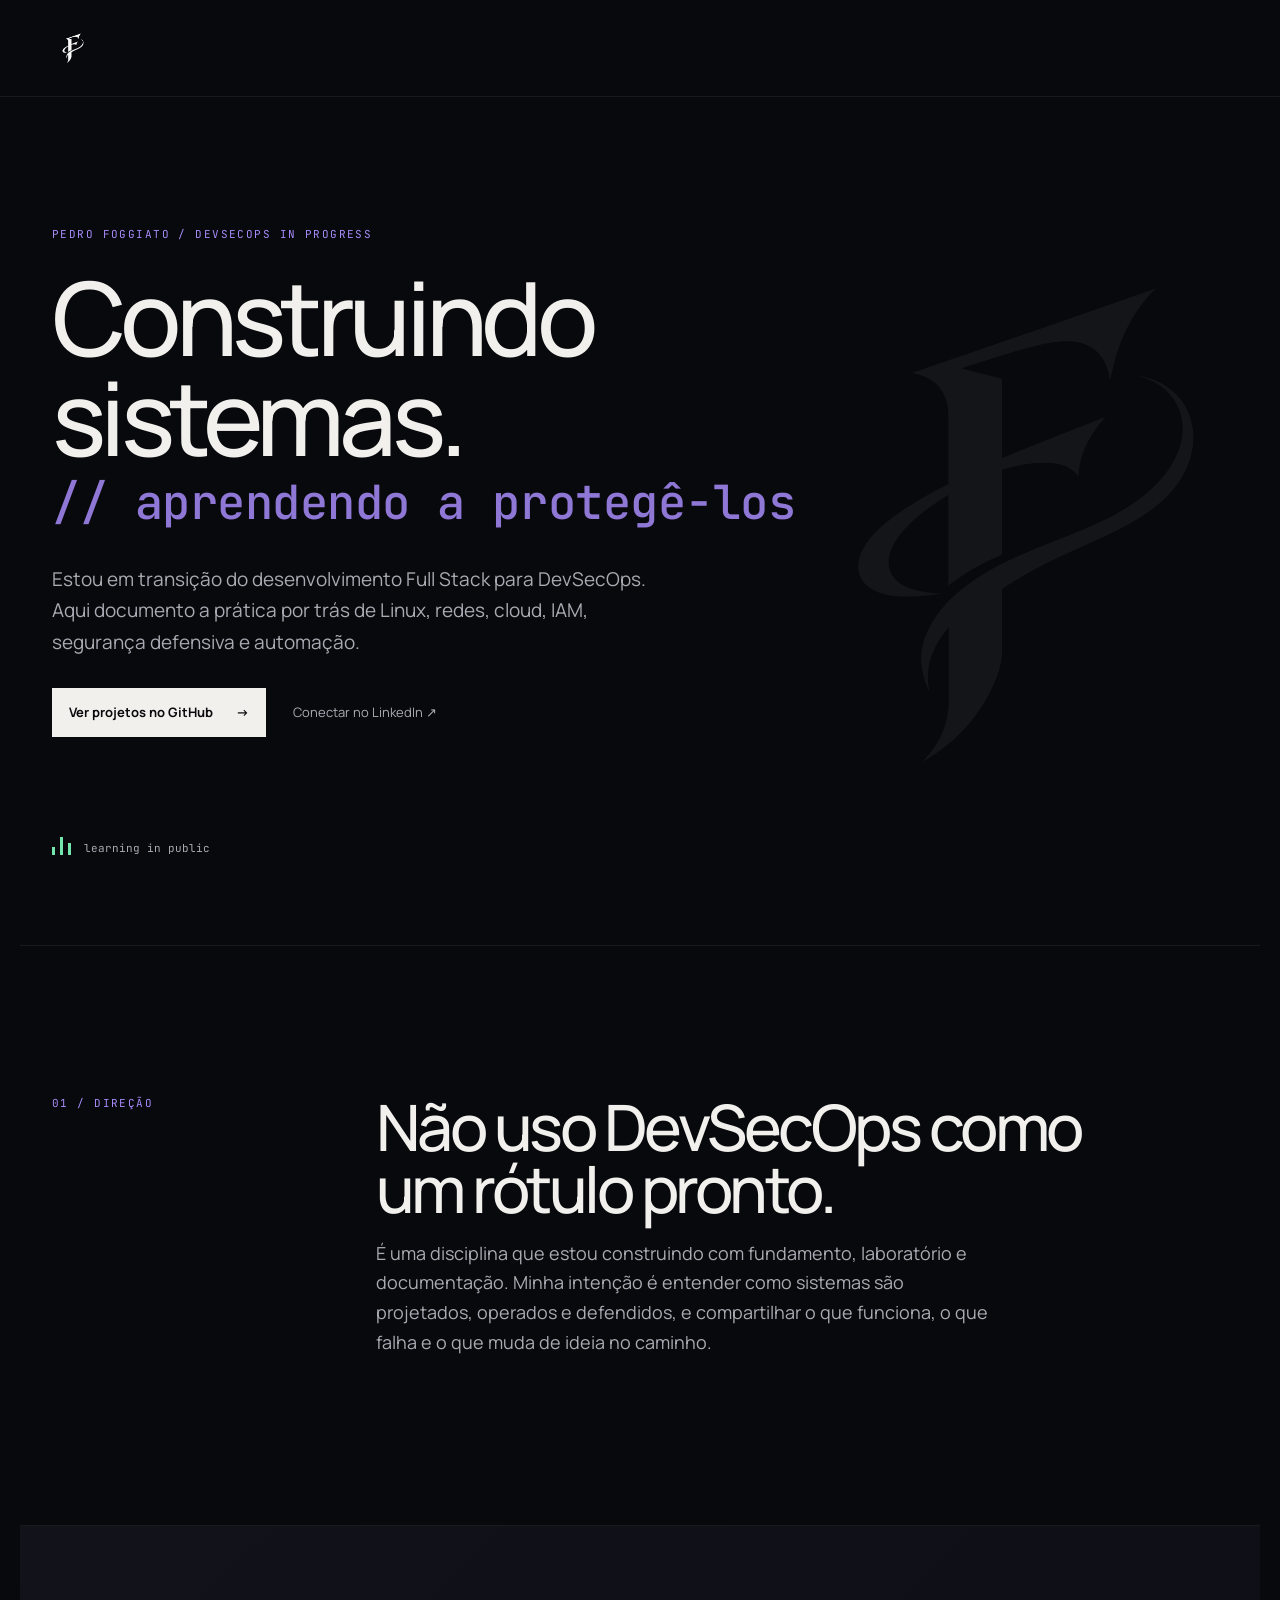
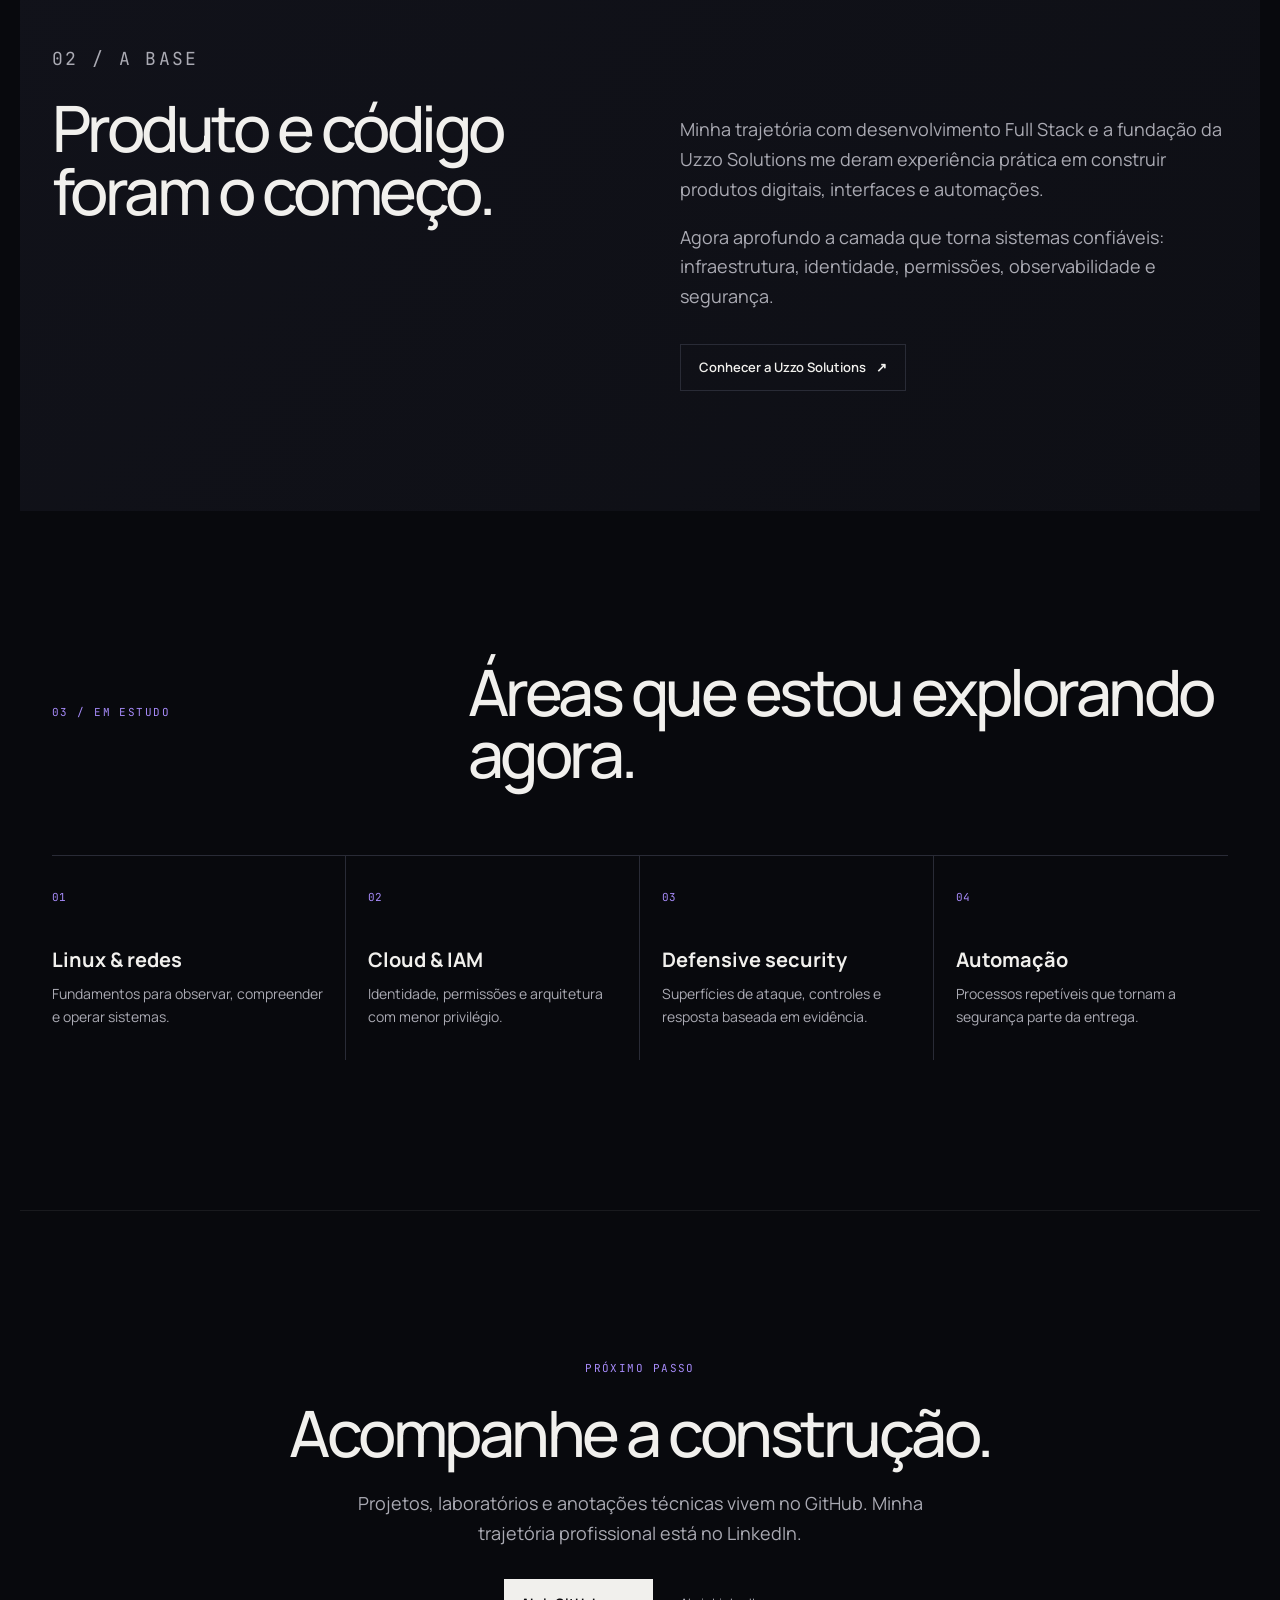
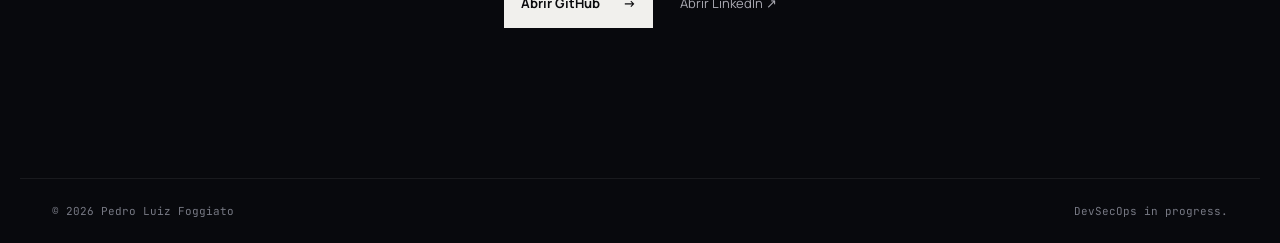
==== index.html @ a0ac6a28 "Adiciona meta tag de verificação do Google Search Console Co-Authored-By: Claude Sonnet 5 <noreply@a" ====
<!doctype html>
<html lang="pt-BR">
  <head>
    <meta charset="UTF-8" />
    <meta name="viewport" content="width=device-width, initial-scale=1" />
    <meta name="theme-color" content="#08090d" />
    <meta name="google-site-verification" content="QdRn0dxO1GtoSvScuud10HSMKqhm7QGSUVDw8UCFhO4" />
    <title>Pedro Foggiato | DevSecOps em construção</title>
    <meta name="description" content="Pedro Foggiato é estudante de DevSecOps com base Full Stack. Documenta estudos e projetos sobre Linux, redes, cloud, IAM, segurança defensiva e automação." />
    <link rel="canonical" href="https://pedrofoggiato.com/" />
    <link rel="icon" href="./assets/favicon.png?v=3" type="image/png" sizes="48x48" />
    <link rel="apple-touch-icon" href="./assets/apple-touch-icon.png?v=3" />
    <link rel="preconnect" href="https://fonts.googleapis.com" />
    <link rel="preconnect" href="https://fonts.gstatic.com" crossorigin />
    <meta property="og:type" content="website" />
    <meta property="og:locale" content="pt_BR" />
    <meta property="og:site_name" content="Pedro Foggiato" />
    <meta property="og:title" content="Pedro Foggiato | DevSecOps em construção" />
    <meta property="og:description" content="Estudante de DevSecOps com base Full Stack, documentando Linux, cloud, IAM, segurança defensiva e automação." />
    <meta property="og:url" content="https://pedrofoggiato.com/" />
    <meta property="og:image" content="https://pedrofoggiato.com/assets/banner.png" />
    <meta property="og:image:width" content="1200" />
    <meta property="og:image:height" content="630" />
    <meta name="twitter:card" content="summary_large_image" />
    <meta name="twitter:title" content="Pedro Foggiato | DevSecOps em construção" />
    <meta name="twitter:description" content="Estudante de DevSecOps com base Full Stack." />
    <meta name="twitter:image" content="https://pedrofoggiato.com/assets/banner.png" />
    <link rel="stylesheet" href="./styles.css" />
    <meta name="author" content="Pedro Foggiato" />
    <script type="application/ld+json">{"@context":"https://schema.org","@type":"ProfilePage","mainEntity":{"@type":"Person","@id":"https://pedrofoggiato.com/#pedro-foggiato","name":"Pedro Foggiato","alternateName":["Pedro Luiz Foggiato","Pedro Luís Foggiato","Pedro Foggiatto"],"url":"https://pedrofoggiato.com/","image":"https://pedrofoggiato.com/assets/banner.png","jobTitle":"Estudante de DevSecOps","description":"Estudante de DevSecOps com base em desenvolvimento Full Stack, fundador da Uzzo Solutions.","knowsAbout":["DevSecOps","Segurança defensiva","Cloud e IAM","Linux","Desenvolvimento Full Stack","Automação"],"sameAs":["https://www.linkedin.com/in/pedrofoggiato/","https://github.com/pedrofoggiato","https://www.uzzosolutions.com/","https://www.uzzosolutions.com/pedro-foggiato"],"worksFor":{"@type":"Organization","name":"Uzzo Solutions","url":"https://www.uzzosolutions.com/"},"alumniOf":{"@type":"EducationalOrganization","name":"Cubos Academy"},"hasCredential":[{"@type":"EducationalOccupationalCredential","credentialCategory":"certificate","about":"Systems Engineering","recognizedBy":{"@type":"Organization","name":"Cubos Academy"}}],"address":{"@type":"PostalAddress","addressCountry":"BR"},"inLanguage":"pt-BR"}}</script>
  </head>
  <body>
    <header class="nav"><div class="nav-inner"><a class="wordmark" href="#inicio" aria-label="Pedro Foggiato"><img src="./assets/mark-f.png" alt="Pedro Foggiato" class="mark" /></a></div></header>
    <main id="inicio">
      <section class="hero">
        <img src="./assets/mark-f.png" alt="" class="hero-mark" aria-hidden="true" />
        <p class="eyebrow">PEDRO FOGGIATO / DEVSECOPS IN PROGRESS</p>
        <h1>Construindo sistemas.<br /><span class="accent">// aprendendo a protegê-los</span></h1>
        <p class="lede">Estou em transição do desenvolvimento Full Stack para DevSecOps. Aqui documento a prática por trás de Linux, redes, cloud, IAM, segurança defensiva e automação.</p>
        <div class="actions"><a class="button" href="https://github.com/pedrofoggiato" target="_blank" rel="noopener noreferrer">Ver projetos no GitHub <span>→</span></a><a class="text-link" href="https://www.linkedin.com/in/pedrofoggiato/" target="_blank" rel="noopener noreferrer">Conectar no LinkedIn ↗</a></div>
        <div class="signal" aria-hidden="true"><i></i><i></i><i></i><span>learning in public</span></div>
      </section>
      <section id="direcao" class="split" data-reveal><p class="eyebrow">01 / DIREÇÃO</p><div><h2>Não uso DevSecOps como um rótulo pronto.</h2><p>É uma disciplina que estou construindo com fundamento, laboratório e documentação. Minha intenção é entender como sistemas são projetados, operados e defendidos, e compartilhar o que funciona, o que falha e o que muda de ideia no caminho.</p></div></section>
      <section id="base" class="base" data-reveal><p class="eyebrow">02 / A BASE</p><div class="base-grid"><h2>Produto e código foram o começo.</h2><div><p>Minha trajetória com desenvolvimento Full Stack e a fundação da Uzzo Solutions me deram experiência prática em construir produtos digitais, interfaces e automações.</p><p>Agora aprofundo a camada que torna sistemas confiáveis: infraestrutura, identidade, permissões, observabilidade e segurança.</p><a class="button-ghost" href="https://www.uzzosolutions.com/" target="_blank" rel="noopener noreferrer">Conhecer a Uzzo Solutions <span>↗</span></a></div></div></section>
      <section id="notas" class="notes" data-reveal><div class="notes-head"><p class="eyebrow">03 / EM ESTUDO</p><h2>Áreas que estou explorando agora.</h2></div><div class="topics"><article><span>01</span><h3>Linux & redes</h3><p>Fundamentos para observar, compreender e operar sistemas.</p></article><article><span>02</span><h3>Cloud & IAM</h3><p>Identidade, permissões e arquitetura com menor privilégio.</p></article><article><span>03</span><h3>Defensive security</h3><p>Superfícies de ataque, controles e resposta baseada em evidência.</p></article><article><span>04</span><h3>Automação</h3><p>Processos repetíveis que tornam a segurança parte da entrega.</p></article></div></section>
      <section class="closing" data-reveal><p class="eyebrow">PRÓXIMO PASSO</p><h2>Acompanhe a construção.</h2><p>Projetos, laboratórios e anotações técnicas vivem no GitHub. Minha trajetória profissional está no LinkedIn.</p><div class="actions"><a class="button" href="https://github.com/pedrofoggiato" target="_blank" rel="noopener noreferrer">Abrir GitHub <span>→</span></a><a class="text-link" href="https://www.linkedin.com/in/pedrofoggiato/" target="_blank" rel="noopener noreferrer">Abrir LinkedIn ↗</a></div></section>
    </main>
    <footer><span>© <span id="year"></span> Pedro Luiz Foggiato</span><span>DevSecOps in progress.</span></footer>
    <script>document.getElementById("year").textContent = new Date().getFullYear();</script>
    <script>
      if (!window.matchMedia("(prefers-reduced-motion: reduce)").matches && "IntersectionObserver" in window) {
        var revealEls = document.querySelectorAll("[data-reveal]");
        var io = new IntersectionObserver(function (entries) {
          entries.forEach(function (entry) {
            if (entry.isIntersecting) {
              entry.target.classList.add("is-visible");
              io.unobserve(entry.target);
            }
          });
        }, { threshold: 0.15, rootMargin: "0px 0px -60px 0px" });
        revealEls.forEach(function (el) { io.observe(el); });
      } else {
        document.querySelectorAll("[data-reveal]").forEach(function (el) { el.classList.add("is-visible"); });
      }
    </script>
  </body>
</html>
---- styles.css ----
@import url('https://fonts.googleapis.com/css2?family=JetBrains+Mono:wght@400;500;700&family=Manrope:wght@400;500;600;700&display=swap');
:root{--bg:#08090d;--surface:#11121a;--line:#292b36;--text:#f1f0ed;--muted:#aaaab3;--violet:#a78bfa;--signal:#74e6ad}*{box-sizing:border-box}html{scroll-behavior:smooth}body{margin:0;background:var(--bg);color:var(--text);font:400 16px/1.65 Manrope,Arial,sans-serif}.nav{position:sticky;top:0;z-index:50;background:var(--bg);border-bottom:1px solid #ffffff12}
.nav-inner{height:96px;max-width:1240px;margin:auto;padding:0 32px;display:flex;align-items:center}.wordmark{display:inline-flex;align-items:center;text-decoration:none}.wordmark .mark{height:40px;width:auto;display:block}a{color:inherit}.text-link:hover{color:var(--text)}.hero,.split,.base,.notes,.closing{max-width:1240px;margin:auto;padding-left:32px;padding-right:32px}.hero{position:relative;overflow:hidden;min-height:730px;padding-top:130px;padding-bottom:90px;border-bottom:1px solid #ffffff12}.hero-mark{position:absolute;top:50%;right:-70px;transform:translateY(-50%);height:640px;width:auto;opacity:.05;pointer-events:none;z-index:-1}.eyebrow{font:11px/1.4 'JetBrains Mono',monospace;letter-spacing:.13em;color:var(--violet);margin:0 0 26px}.hero h1,.split h2,.base h2,.notes h2,.closing h2{letter-spacing:-.055em;line-height:.97;margin:0;font-weight:500}.hero h1{font-size:clamp(54px,8vw,112px);max-width:940px}.hero h1 .accent{display:block;font-family:'JetBrains Mono',monospace;font-size:.46em;font-weight:500;letter-spacing:-.01em;color:var(--violet);opacity:.85;margin-top:.28em}.lede{max-width:625px;color:var(--muted);font-size:19px;margin:38px 0 30px}.actions{display:flex;align-items:center;gap:27px;flex-wrap:wrap}.button{background:var(--text);color:#0a0a0d;text-decoration:none;padding:14px 17px;font-weight:700;font-size:13px;transition:transform .2s ease,opacity .2s ease}.button:hover{opacity:.9;transform:translateY(-2px)}.button span{padding-left:20px;display:inline-block;transition:transform .2s ease}.button:hover span{transform:translateX(3px)}.button-ghost{display:inline-flex;align-items:center;gap:10px;margin-top:14px;border:1px solid var(--line);color:var(--text);text-decoration:none;padding:12px 18px;font-weight:600;font-size:13px;transition:border-color .2s ease,background-color .2s ease,transform .2s ease}.button-ghost:hover{border-color:var(--violet);background:#ffffff08;transform:translateY(-2px)}.button-ghost span{display:inline-block;transition:transform .2s ease}.button-ghost:hover span{transform:translateX(3px)}.text-link{color:var(--muted);font-size:13px;text-decoration:none;transition:color .2s ease}.signal{margin-top:100px;color:var(--muted);font:11px 'JetBrains Mono',monospace;display:flex;align-items:end;gap:5px}.signal i{display:block;background:var(--signal);width:3px;transform-origin:bottom;animation:signal-pulse 1.6s ease-in-out infinite}.signal i:nth-child(1){height:8px;animation-delay:0s}.signal i:nth-child(2){height:18px;animation-delay:.2s}.signal i:nth-child(3){height:12px;animation-delay:.4s}.signal span{margin-left:8px}
@keyframes signal-pulse{0%,100%{transform:scaleY(.55)}50%{transform:scaleY(1)}}
@media (prefers-reduced-motion: reduce){.signal i{animation:none}}
[data-reveal]{opacity:0;transform:translateY(22px);transition:opacity .6s ease,transform .6s ease}
[data-reveal].is-visible{opacity:1;transform:translateY(0)}.split{display:grid;grid-template-columns:25% 1fr;gap:30px;padding-top:150px;padding-bottom:150px;border-bottom:1px solid #ffffff12}.split h2,.base h2,.notes h2,.closing h2{font-size:clamp(38px,5vw,68px);max-width:760px}.split p:not(.eyebrow),.base p,.closing p:not(.eyebrow){color:var(--muted);max-width:620px;font-size:18px}.base{padding-top:120px;padding-bottom:120px;background:linear-gradient(135deg,#11121a,#0e0f15)}.base-grid{display:grid;grid-template-columns:1fr 1fr;gap:80px}.base a{color:var(--text)}.notes{padding-top:150px;padding-bottom:150px}.notes-head{display:flex;justify-content:space-between;gap:60px;align-items:baseline}.topics{display:grid;grid-template-columns:repeat(4,1fr);margin-top:70px;border-top:1px solid var(--line)}.topics article{padding:26px 22px 32px 0;border-right:1px solid var(--line);transition:border-color .2s ease,background-color .2s ease}.topics article+article{padding-left:22px}.topics article:last-child{border:0}.topics article:hover{border-color:var(--violet);background-color:#ffffff08}.topics span{font:11px 'JetBrains Mono',monospace;color:var(--violet);transition:color .2s ease}.topics article:hover span{color:var(--text)}.topics h3{font-size:20px;margin:34px 0 6px;transition:color .2s ease}.topics article:hover h3{color:var(--violet)}.topics p{font-size:14px;color:var(--muted);margin:0}.closing{text-align:center;padding-top:150px;padding-bottom:150px;border-top:1px solid #ffffff12}.closing h2{margin:auto}.closing p:not(.eyebrow){margin:25px auto 30px}.closing .actions{justify-content:center}footer{max-width:1240px;padding:25px 32px;margin:auto;border-top:1px solid #ffffff12;color:#777984;font:11px 'JetBrains Mono',monospace;display:flex;justify-content:space-between}@media(max-width:700px){.nav-inner{padding:0 20px;height:76px}.wordmark .mark{height:32px}.hero,.split,.base,.notes,.closing{padding-left:20px;padding-right:20px}.hero{padding-top:95px;padding-bottom:60px;min-height:640px}.hero h1{font-size:52px}.lede{font-size:17px}.split,.base-grid{display:block}.split{padding-top:90px;padding-bottom:90px}.split .eyebrow{margin-bottom:35px}.base{padding-top:85px;padding-bottom:85px}.base h2{margin-bottom:30px}.notes{padding-top:90px;padding-bottom:90px}.notes-head{display:block}.notes h2{font-size:43px}.topics{grid-template-columns:1fr 1fr;margin-top:45px}.topics article{padding:18px 12px 24px 0}.topics article:nth-child(2){border-right:0;padding-left:12px}.topics article:nth-child(3){padding-left:0;margin-top:25px}.topics article:nth-child(4){padding-left:12px;margin-top:25px}.closing{padding-top:100px;padding-bottom:100px}footer{padding:22px 20px}.signal{margin-top:75px}.hero-mark{height:320px;right:-110px;opacity:.045}}
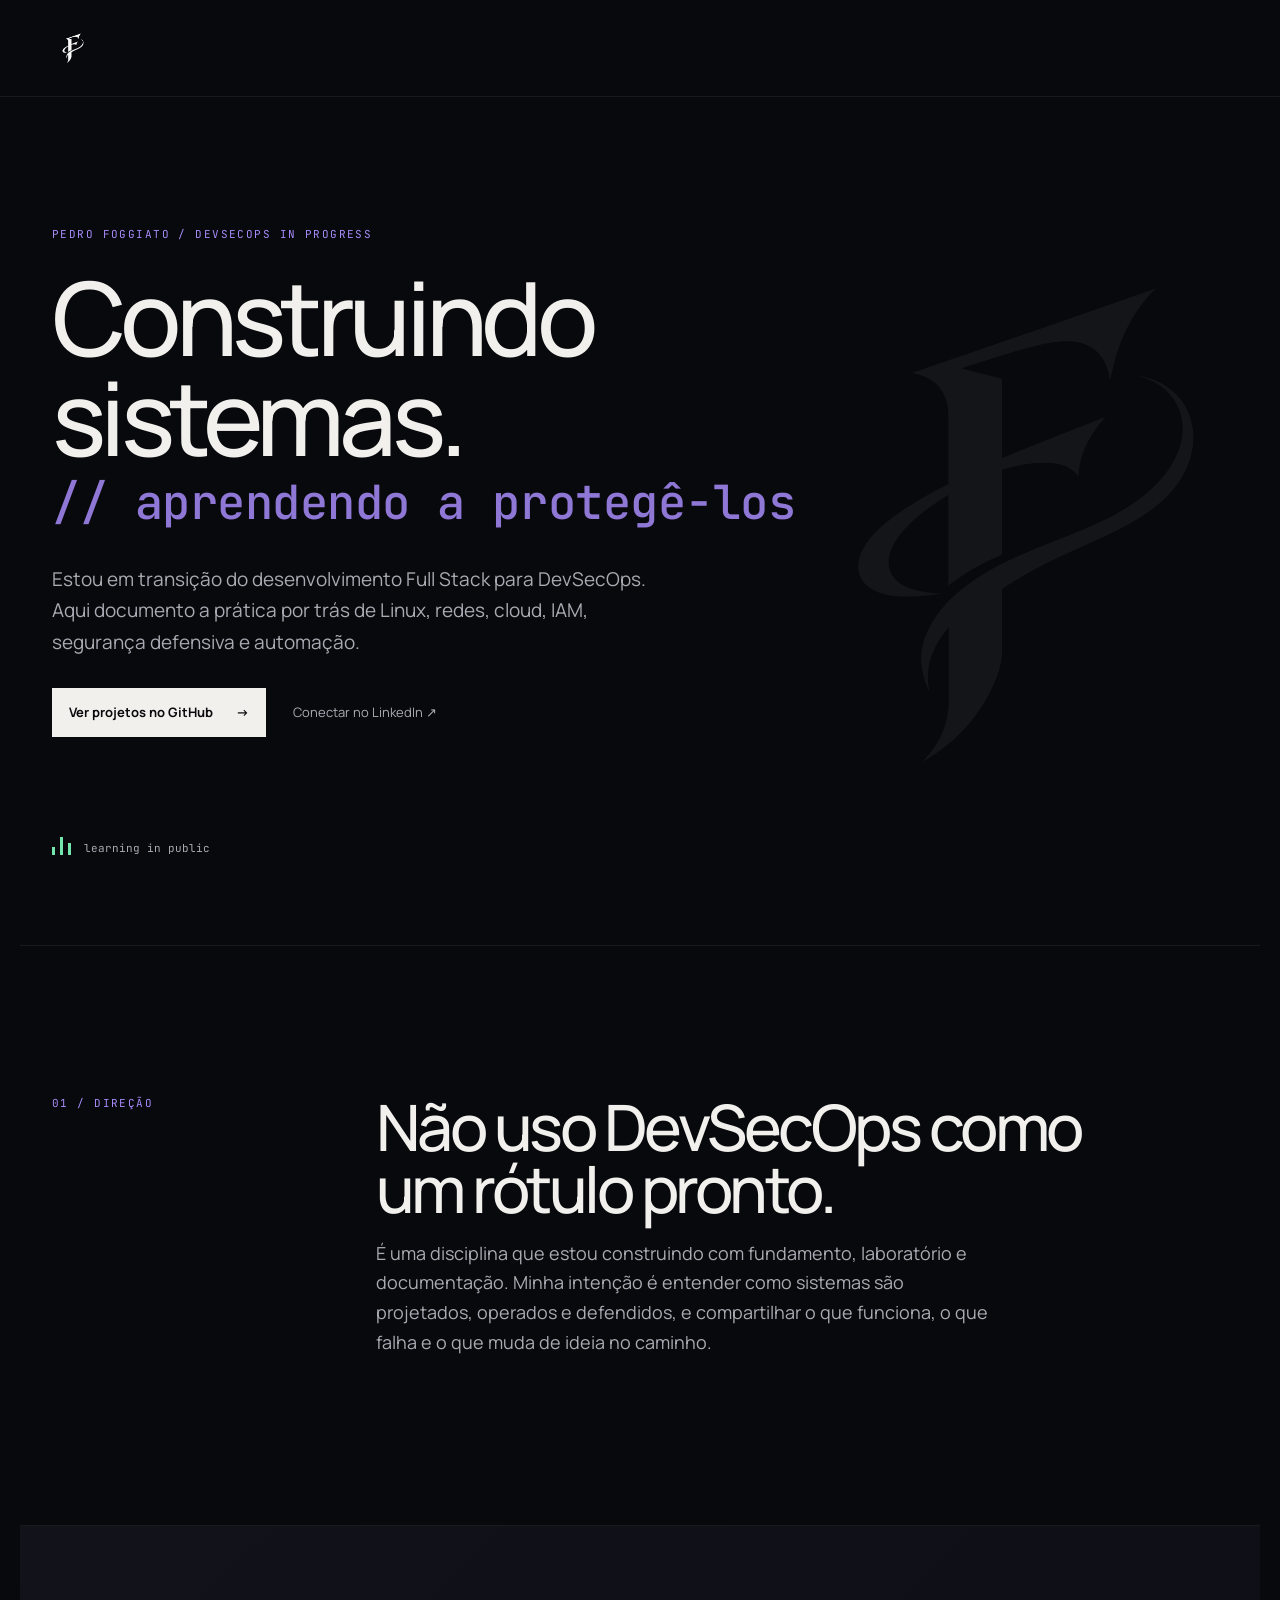
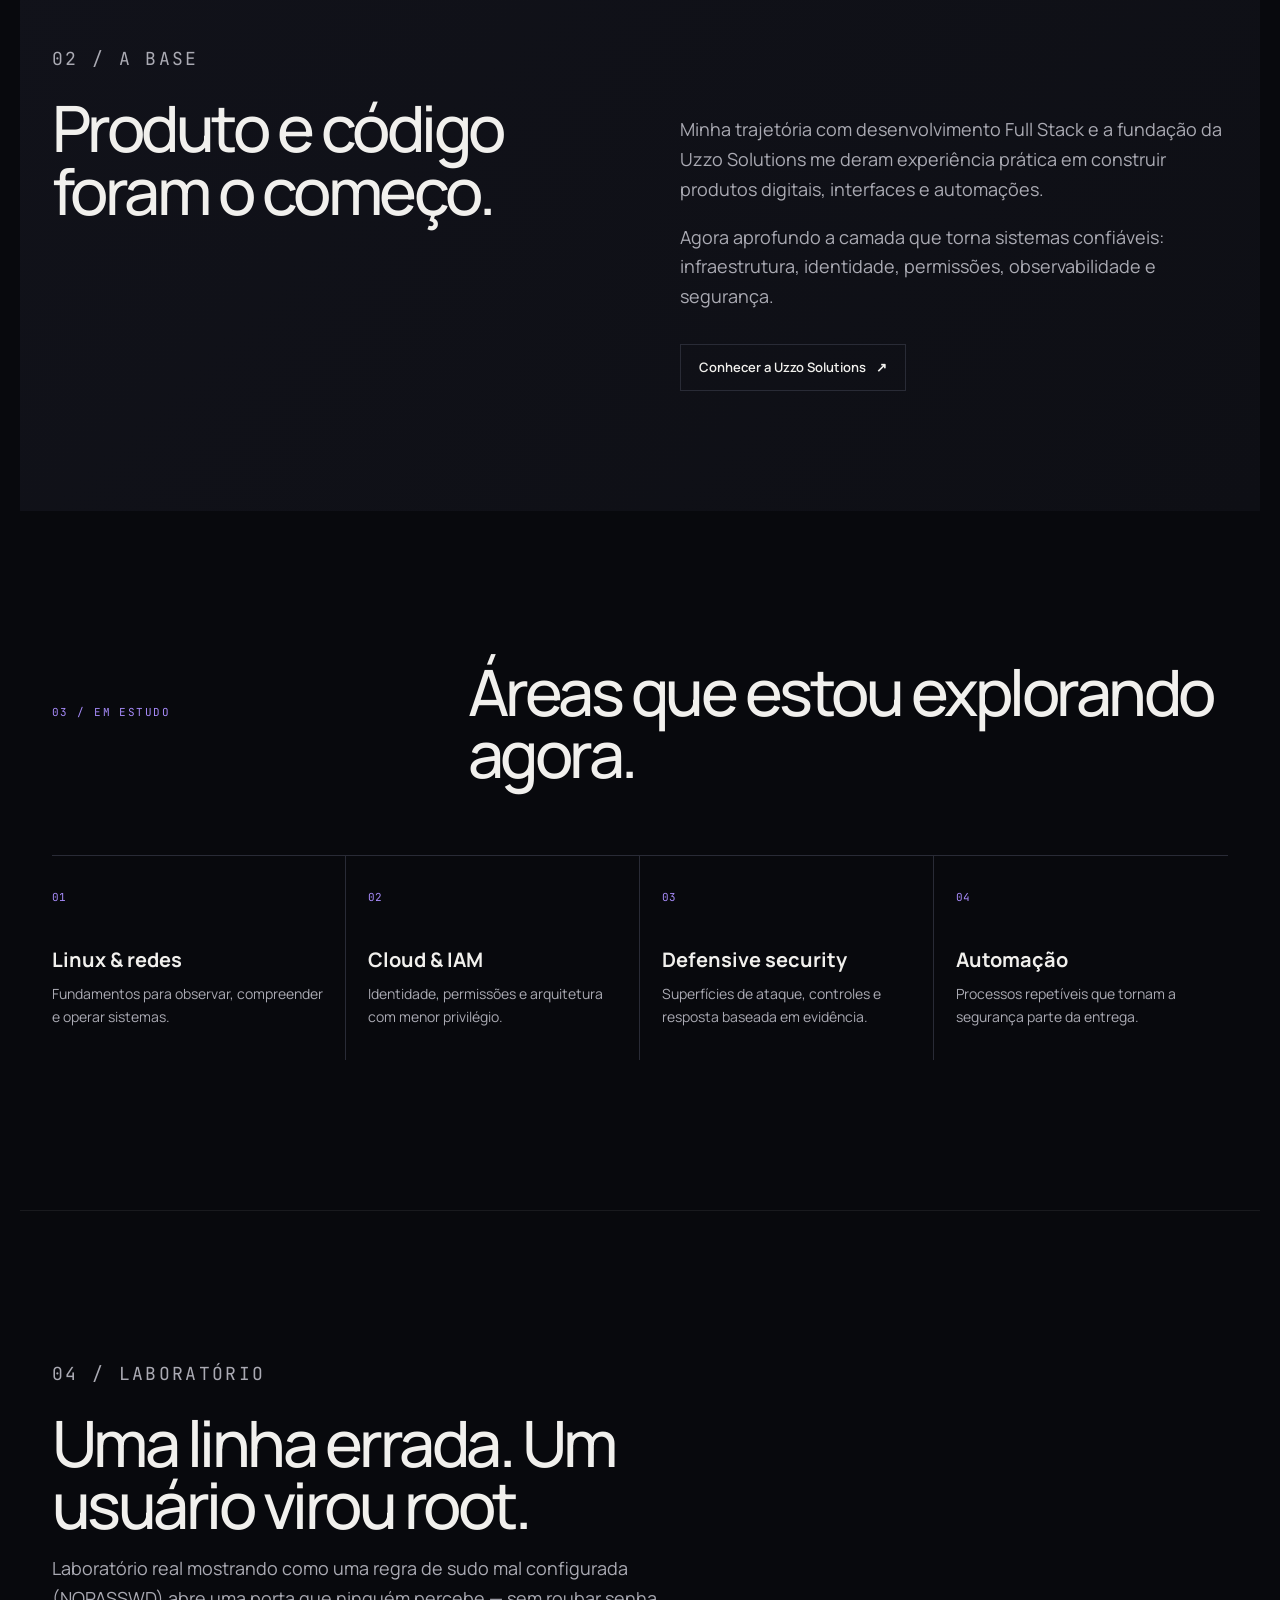
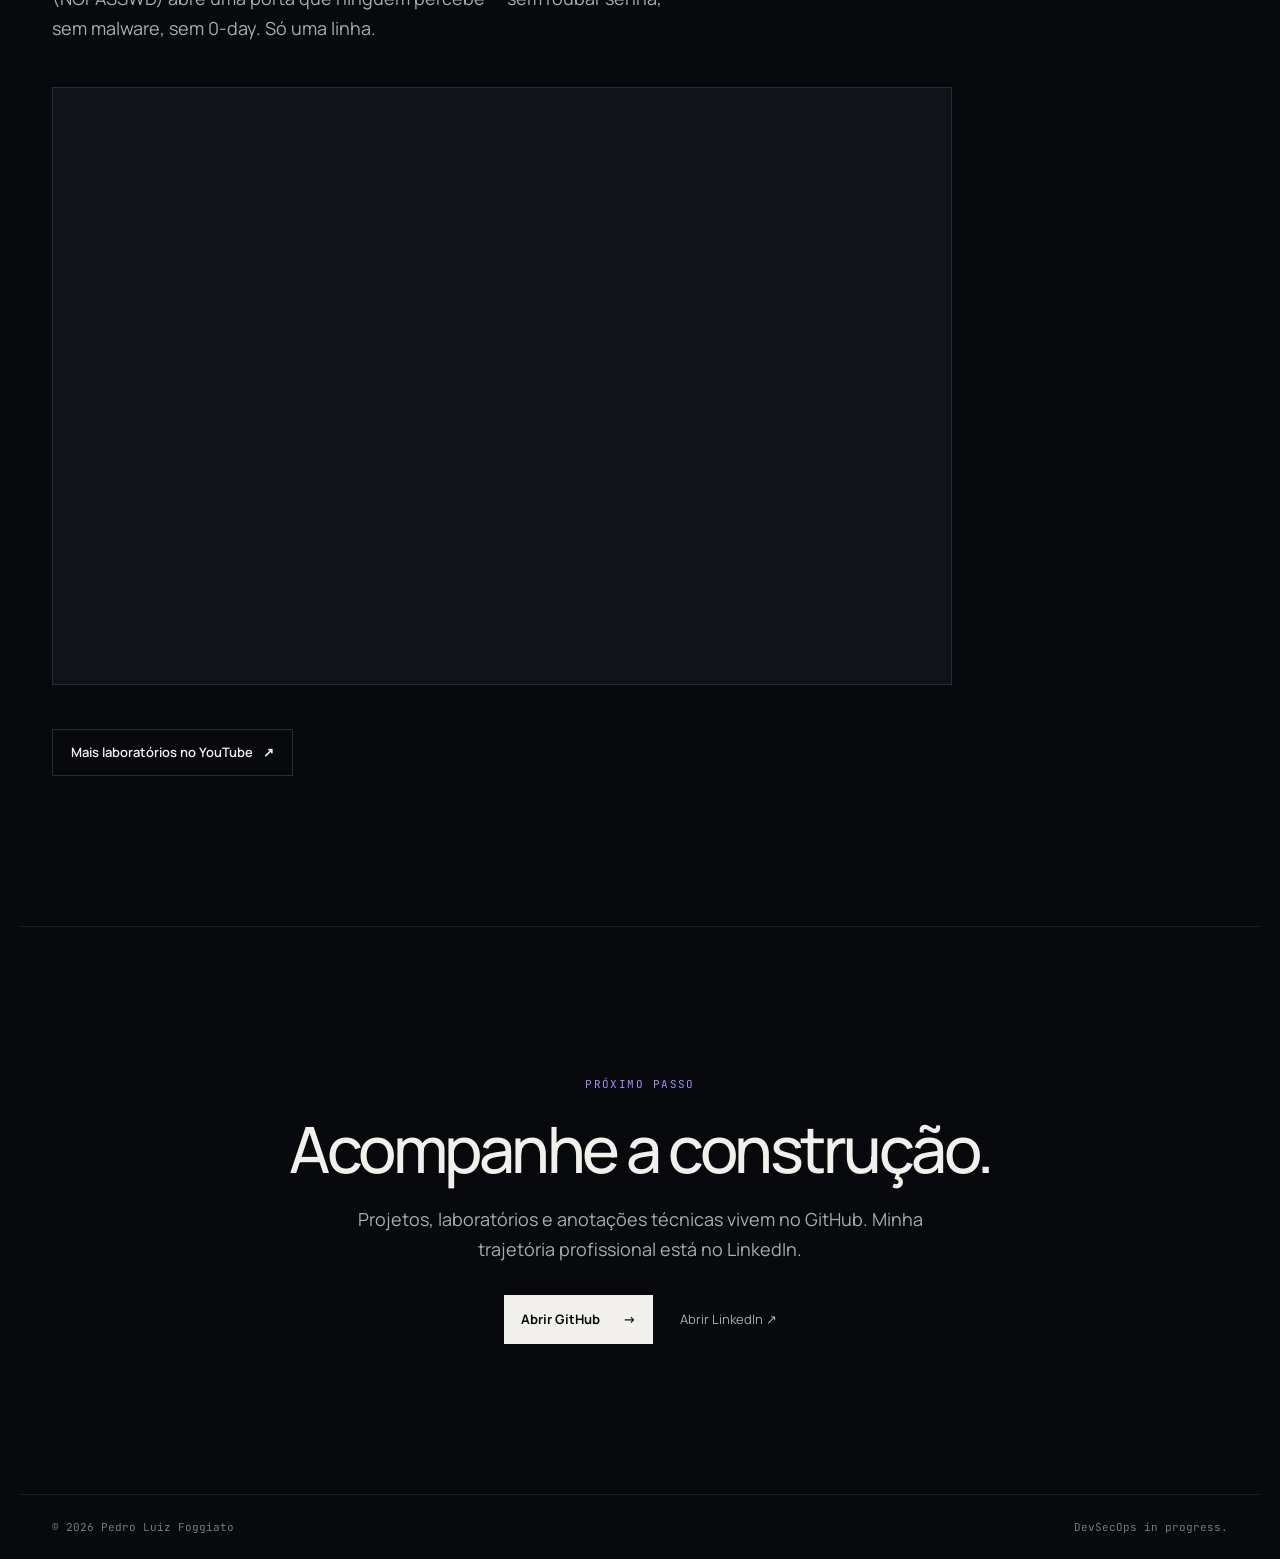
==== commit d40928c4: "Adiciona seção de laboratório com vídeo do YouTube Embeda o vídeo "Uma linha errada no sudoers e ess" ====
--- a/index.html
+++ b/index.html
@@ -27,7 +27,8 @@
     <meta name="twitter:image" content="https://pedrofoggiato.com/assets/banner.png" />
     <link rel="stylesheet" href="./styles.css" />
     <meta name="author" content="Pedro Foggiato" />
-    <script type="application/ld+json">{"@context":"https://schema.org","@type":"ProfilePage","mainEntity":{"@type":"Person","@id":"https://pedrofoggiato.com/#pedro-foggiato","name":"Pedro Foggiato","alternateName":["Pedro Luiz Foggiato","Pedro Luís Foggiato","Pedro Foggiatto"],"url":"https://pedrofoggiato.com/","image":"https://pedrofoggiato.com/assets/banner.png","jobTitle":"Estudante de DevSecOps","description":"Estudante de DevSecOps com base em desenvolvimento Full Stack, fundador da Uzzo Solutions.","knowsAbout":["DevSecOps","Segurança defensiva","Cloud e IAM","Linux","Desenvolvimento Full Stack","Automação"],"sameAs":["https://www.linkedin.com/in/pedrofoggiato/","https://github.com/pedrofoggiato","https://www.uzzosolutions.com/","https://www.uzzosolutions.com/pedro-foggiato"],"worksFor":{"@type":"Organization","name":"Uzzo Solutions","url":"https://www.uzzosolutions.com/"},"alumniOf":{"@type":"EducationalOrganization","name":"Cubos Academy"},"hasCredential":[{"@type":"EducationalOccupationalCredential","credentialCategory":"certificate","about":"Systems Engineering","recognizedBy":{"@type":"Organization","name":"Cubos Academy"}}],"address":{"@type":"PostalAddress","addressCountry":"BR"},"inLanguage":"pt-BR"}}</script>
+    <script type="application/ld+json">{"@context":"https://schema.org","@type":"ProfilePage","mainEntity":{"@type":"Person","@id":"https://pedrofoggiato.com/#pedro-foggiato","name":"Pedro Foggiato","alternateName":["Pedro Luiz Foggiato","Pedro Luís Foggiato","Pedro Foggiatto"],"url":"https://pedrofoggiato.com/","image":"https://pedrofoggiato.com/assets/banner.png","jobTitle":"Estudante de DevSecOps","description":"Estudante de DevSecOps com base em desenvolvimento Full Stack, fundador da Uzzo Solutions.","knowsAbout":["DevSecOps","Segurança defensiva","Cloud e IAM","Linux","Desenvolvimento Full Stack","Automação"],"sameAs":["https://www.linkedin.com/in/pedrofoggiato/","https://github.com/pedrofoggiato","https://www.uzzosolutions.com/","https://www.uzzosolutions.com/pedro-foggiato","https://x.com/pedrofoggiato","https://www.facebook.com/pedroluizfoggiato/","https://www.reddit.com/user/pedrofoggiato/","https://dev.to/pedrofoggiato","https://medium.com/@pedrofoggiato","https://bsky.app/profile/pedrofoggiato.bsky.social","https://open.spotify.com/user/31i7nldj4y7vo3gcblcab6moinx4","https://www.youtube.com/@pedrofoggiato"],"worksFor":{"@type":"Organization","name":"Uzzo Solutions","url":"https://www.uzzosolutions.com/"},"alumniOf":{"@type":"EducationalOrganization","name":"Cubos Academy"},"hasCredential":[{"@type":"EducationalOccupationalCredential","credentialCategory":"certificate","about":"Systems Engineering","recognizedBy":{"@type":"Organization","name":"Cubos Academy"}}],"address":{"@type":"PostalAddress","addressCountry":"BR"},"inLanguage":"pt-BR"}}</script>
+    <script type="application/ld+json">{"@context":"https://schema.org","@type":"VideoObject","name":"Uma linha errada no sudoers e esse usuário virou root (laboratório real)","description":"Laboratório real mostrando como uma regra de sudo mal configurada (NOPASSWD) abre uma porta que ninguém percebe — sem roubar senha, sem malware, sem 0-day. Só uma linha.","thumbnailUrl":"https://i.ytimg.com/vi/bPdpXPVz1OI/hqdefault.jpg","uploadDate":"2026-09-17","embedUrl":"https://www.youtube.com/embed/bPdpXPVz1OI","contentUrl":"https://youtu.be/bPdpXPVz1OI","publisher":{"@type":"Person","name":"Pedro Foggiato","url":"https://pedrofoggiato.com/"}}</script>
   </head>
   <body>
     <header class="nav"><div class="nav-inner"><a class="wordmark" href="#inicio" aria-label="Pedro Foggiato"><img src="./assets/mark-f.png" alt="Pedro Foggiato" class="mark" /></a></div></header>
@@ -43,6 +44,15 @@
       <section id="direcao" class="split" data-reveal><p class="eyebrow">01 / DIREÇÃO</p><div><h2>Não uso DevSecOps como um rótulo pronto.</h2><p>É uma disciplina que estou construindo com fundamento, laboratório e documentação. Minha intenção é entender como sistemas são projetados, operados e defendidos, e compartilhar o que funciona, o que falha e o que muda de ideia no caminho.</p></div></section>
       <section id="base" class="base" data-reveal><p class="eyebrow">02 / A BASE</p><div class="base-grid"><h2>Produto e código foram o começo.</h2><div><p>Minha trajetória com desenvolvimento Full Stack e a fundação da Uzzo Solutions me deram experiência prática em construir produtos digitais, interfaces e automações.</p><p>Agora aprofundo a camada que torna sistemas confiáveis: infraestrutura, identidade, permissões, observabilidade e segurança.</p><a class="button-ghost" href="https://www.uzzosolutions.com/" target="_blank" rel="noopener noreferrer">Conhecer a Uzzo Solutions <span>↗</span></a></div></div></section>
       <section id="notas" class="notes" data-reveal><div class="notes-head"><p class="eyebrow">03 / EM ESTUDO</p><h2>Áreas que estou explorando agora.</h2></div><div class="topics"><article><span>01</span><h3>Linux & redes</h3><p>Fundamentos para observar, compreender e operar sistemas.</p></article><article><span>02</span><h3>Cloud & IAM</h3><p>Identidade, permissões e arquitetura com menor privilégio.</p></article><article><span>03</span><h3>Defensive security</h3><p>Superfícies de ataque, controles e resposta baseada em evidência.</p></article><article><span>04</span><h3>Automação</h3><p>Processos repetíveis que tornam a segurança parte da entrega.</p></article></div></section>
+      <section id="laboratorio" class="lab" data-reveal>
+        <p class="eyebrow">04 / LABORATÓRIO</p>
+        <h2>Uma linha errada. Um usuário virou root.</h2>
+        <p>Laboratório real mostrando como uma regra de sudo mal configurada (NOPASSWD) abre uma porta que ninguém percebe — sem roubar senha, sem malware, sem 0-day. Só uma linha.</p>
+        <div class="lab-embed">
+          <iframe src="https://www.youtube.com/embed/bPdpXPVz1OI" title="Uma linha errada no sudoers e esse usuário virou root (laboratório real)" loading="lazy" allow="accelerometer; autoplay; clipboard-write; encrypted-media; gyroscope; picture-in-picture; web-share" allowfullscreen></iframe>
+        </div>
+        <a class="button-ghost" href="https://www.youtube.com/@pedrofoggiato" target="_blank" rel="noopener noreferrer">Mais laboratórios no YouTube <span>↗</span></a>
+      </section>
       <section class="closing" data-reveal><p class="eyebrow">PRÓXIMO PASSO</p><h2>Acompanhe a construção.</h2><p>Projetos, laboratórios e anotações técnicas vivem no GitHub. Minha trajetória profissional está no LinkedIn.</p><div class="actions"><a class="button" href="https://github.com/pedrofoggiato" target="_blank" rel="noopener noreferrer">Abrir GitHub <span>→</span></a><a class="text-link" href="https://www.linkedin.com/in/pedrofoggiato/" target="_blank" rel="noopener noreferrer">Abrir LinkedIn ↗</a></div></section>
     </main>
     <footer><span>© <span id="year"></span> Pedro Luiz Foggiato</span><span>DevSecOps in progress.</span></footer>
--- a/styles.css
+++ b/styles.css
@@ -1,7 +1,7 @@
 @import url('https://fonts.googleapis.com/css2?family=JetBrains+Mono:wght@400;500;700&family=Manrope:wght@400;500;600;700&display=swap');
 :root{--bg:#08090d;--surface:#11121a;--line:#292b36;--text:#f1f0ed;--muted:#aaaab3;--violet:#a78bfa;--signal:#74e6ad}*{box-sizing:border-box}html{scroll-behavior:smooth}body{margin:0;background:var(--bg);color:var(--text);font:400 16px/1.65 Manrope,Arial,sans-serif}.nav{position:sticky;top:0;z-index:50;background:var(--bg);border-bottom:1px solid #ffffff12}
-.nav-inner{height:96px;max-width:1240px;margin:auto;padding:0 32px;display:flex;align-items:center}.wordmark{display:inline-flex;align-items:center;text-decoration:none}.wordmark .mark{height:40px;width:auto;display:block}a{color:inherit}.text-link:hover{color:var(--text)}.hero,.split,.base,.notes,.closing{max-width:1240px;margin:auto;padding-left:32px;padding-right:32px}.hero{position:relative;overflow:hidden;min-height:730px;padding-top:130px;padding-bottom:90px;border-bottom:1px solid #ffffff12}.hero-mark{position:absolute;top:50%;right:-70px;transform:translateY(-50%);height:640px;width:auto;opacity:.05;pointer-events:none;z-index:-1}.eyebrow{font:11px/1.4 'JetBrains Mono',monospace;letter-spacing:.13em;color:var(--violet);margin:0 0 26px}.hero h1,.split h2,.base h2,.notes h2,.closing h2{letter-spacing:-.055em;line-height:.97;margin:0;font-weight:500}.hero h1{font-size:clamp(54px,8vw,112px);max-width:940px}.hero h1 .accent{display:block;font-family:'JetBrains Mono',monospace;font-size:.46em;font-weight:500;letter-spacing:-.01em;color:var(--violet);opacity:.85;margin-top:.28em}.lede{max-width:625px;color:var(--muted);font-size:19px;margin:38px 0 30px}.actions{display:flex;align-items:center;gap:27px;flex-wrap:wrap}.button{background:var(--text);color:#0a0a0d;text-decoration:none;padding:14px 17px;font-weight:700;font-size:13px;transition:transform .2s ease,opacity .2s ease}.button:hover{opacity:.9;transform:translateY(-2px)}.button span{padding-left:20px;display:inline-block;transition:transform .2s ease}.button:hover span{transform:translateX(3px)}.button-ghost{display:inline-flex;align-items:center;gap:10px;margin-top:14px;border:1px solid var(--line);color:var(--text);text-decoration:none;padding:12px 18px;font-weight:600;font-size:13px;transition:border-color .2s ease,background-color .2s ease,transform .2s ease}.button-ghost:hover{border-color:var(--violet);background:#ffffff08;transform:translateY(-2px)}.button-ghost span{display:inline-block;transition:transform .2s ease}.button-ghost:hover span{transform:translateX(3px)}.text-link{color:var(--muted);font-size:13px;text-decoration:none;transition:color .2s ease}.signal{margin-top:100px;color:var(--muted);font:11px 'JetBrains Mono',monospace;display:flex;align-items:end;gap:5px}.signal i{display:block;background:var(--signal);width:3px;transform-origin:bottom;animation:signal-pulse 1.6s ease-in-out infinite}.signal i:nth-child(1){height:8px;animation-delay:0s}.signal i:nth-child(2){height:18px;animation-delay:.2s}.signal i:nth-child(3){height:12px;animation-delay:.4s}.signal span{margin-left:8px}
+.nav-inner{height:96px;max-width:1240px;margin:auto;padding:0 32px;display:flex;align-items:center}.wordmark{display:inline-flex;align-items:center;text-decoration:none}.wordmark .mark{height:40px;width:auto;display:block}a{color:inherit}.text-link:hover{color:var(--text)}.hero,.split,.base,.notes,.lab,.closing{max-width:1240px;margin:auto;padding-left:32px;padding-right:32px}.hero{position:relative;overflow:hidden;min-height:730px;padding-top:130px;padding-bottom:90px;border-bottom:1px solid #ffffff12}.hero-mark{position:absolute;top:50%;right:-70px;transform:translateY(-50%);height:640px;width:auto;opacity:.05;pointer-events:none;z-index:-1}.eyebrow{font:11px/1.4 'JetBrains Mono',monospace;letter-spacing:.13em;color:var(--violet);margin:0 0 26px}.hero h1,.split h2,.base h2,.notes h2,.lab h2,.closing h2{letter-spacing:-.055em;line-height:.97;margin:0;font-weight:500}.hero h1{font-size:clamp(54px,8vw,112px);max-width:940px}.hero h1 .accent{display:block;font-family:'JetBrains Mono',monospace;font-size:.46em;font-weight:500;letter-spacing:-.01em;color:var(--violet);opacity:.85;margin-top:.28em}.lede{max-width:625px;color:var(--muted);font-size:19px;margin:38px 0 30px}.actions{display:flex;align-items:center;gap:27px;flex-wrap:wrap}.button{background:var(--text);color:#0a0a0d;text-decoration:none;padding:14px 17px;font-weight:700;font-size:13px;transition:transform .2s ease,opacity .2s ease}.button:hover{opacity:.9;transform:translateY(-2px)}.button span{padding-left:20px;display:inline-block;transition:transform .2s ease}.button:hover span{transform:translateX(3px)}.button-ghost{display:inline-flex;align-items:center;gap:10px;margin-top:14px;border:1px solid var(--line);color:var(--text);text-decoration:none;padding:12px 18px;font-weight:600;font-size:13px;transition:border-color .2s ease,background-color .2s ease,transform .2s ease}.button-ghost:hover{border-color:var(--violet);background:#ffffff08;transform:translateY(-2px)}.button-ghost span{display:inline-block;transition:transform .2s ease}.button-ghost:hover span{transform:translateX(3px)}.text-link{color:var(--muted);font-size:13px;text-decoration:none;transition:color .2s ease}.signal{margin-top:100px;color:var(--muted);font:11px 'JetBrains Mono',monospace;display:flex;align-items:end;gap:5px}.signal i{display:block;background:var(--signal);width:3px;transform-origin:bottom;animation:signal-pulse 1.6s ease-in-out infinite}.signal i:nth-child(1){height:8px;animation-delay:0s}.signal i:nth-child(2){height:18px;animation-delay:.2s}.signal i:nth-child(3){height:12px;animation-delay:.4s}.signal span{margin-left:8px}
 @keyframes signal-pulse{0%,100%{transform:scaleY(.55)}50%{transform:scaleY(1)}}
 @media (prefers-reduced-motion: reduce){.signal i{animation:none}}
 [data-reveal]{opacity:0;transform:translateY(22px);transition:opacity .6s ease,transform .6s ease}
-[data-reveal].is-visible{opacity:1;transform:translateY(0)}.split{display:grid;grid-template-columns:25% 1fr;gap:30px;padding-top:150px;padding-bottom:150px;border-bottom:1px solid #ffffff12}.split h2,.base h2,.notes h2,.closing h2{font-size:clamp(38px,5vw,68px);max-width:760px}.split p:not(.eyebrow),.base p,.closing p:not(.eyebrow){color:var(--muted);max-width:620px;font-size:18px}.base{padding-top:120px;padding-bottom:120px;background:linear-gradient(135deg,#11121a,#0e0f15)}.base-grid{display:grid;grid-template-columns:1fr 1fr;gap:80px}.base a{color:var(--text)}.notes{padding-top:150px;padding-bottom:150px}.notes-head{display:flex;justify-content:space-between;gap:60px;align-items:baseline}.topics{display:grid;grid-template-columns:repeat(4,1fr);margin-top:70px;border-top:1px solid var(--line)}.topics article{padding:26px 22px 32px 0;border-right:1px solid var(--line);transition:border-color .2s ease,background-color .2s ease}.topics article+article{padding-left:22px}.topics article:last-child{border:0}.topics article:hover{border-color:var(--violet);background-color:#ffffff08}.topics span{font:11px 'JetBrains Mono',monospace;color:var(--violet);transition:color .2s ease}.topics article:hover span{color:var(--text)}.topics h3{font-size:20px;margin:34px 0 6px;transition:color .2s ease}.topics article:hover h3{color:var(--violet)}.topics p{font-size:14px;color:var(--muted);margin:0}.closing{text-align:center;padding-top:150px;padding-bottom:150px;border-top:1px solid #ffffff12}.closing h2{margin:auto}.closing p:not(.eyebrow){margin:25px auto 30px}.closing .actions{justify-content:center}footer{max-width:1240px;padding:25px 32px;margin:auto;border-top:1px solid #ffffff12;color:#777984;font:11px 'JetBrains Mono',monospace;display:flex;justify-content:space-between}@media(max-width:700px){.nav-inner{padding:0 20px;height:76px}.wordmark .mark{height:32px}.hero,.split,.base,.notes,.closing{padding-left:20px;padding-right:20px}.hero{padding-top:95px;padding-bottom:60px;min-height:640px}.hero h1{font-size:52px}.lede{font-size:17px}.split,.base-grid{display:block}.split{padding-top:90px;padding-bottom:90px}.split .eyebrow{margin-bottom:35px}.base{padding-top:85px;padding-bottom:85px}.base h2{margin-bottom:30px}.notes{padding-top:90px;padding-bottom:90px}.notes-head{display:block}.notes h2{font-size:43px}.topics{grid-template-columns:1fr 1fr;margin-top:45px}.topics article{padding:18px 12px 24px 0}.topics article:nth-child(2){border-right:0;padding-left:12px}.topics article:nth-child(3){padding-left:0;margin-top:25px}.topics article:nth-child(4){padding-left:12px;margin-top:25px}.closing{padding-top:100px;padding-bottom:100px}footer{padding:22px 20px}.signal{margin-top:75px}.hero-mark{height:320px;right:-110px;opacity:.045}}
+[data-reveal].is-visible{opacity:1;transform:translateY(0)}.split{display:grid;grid-template-columns:25% 1fr;gap:30px;padding-top:150px;padding-bottom:150px;border-bottom:1px solid #ffffff12}.split h2,.base h2,.notes h2,.lab h2,.closing h2{font-size:clamp(38px,5vw,68px);max-width:760px}.split p:not(.eyebrow),.base p,.lab p,.closing p:not(.eyebrow){color:var(--muted);max-width:620px;font-size:18px}.lab{padding-top:150px;padding-bottom:150px;border-top:1px solid #ffffff12}.lab-embed{position:relative;width:100%;max-width:900px;padding-top:50.625%;margin:44px 0 30px;background:var(--surface);border:1px solid var(--line)}.lab-embed iframe{position:absolute;inset:0;width:100%;height:100%;border:0}.base{padding-top:120px;padding-bottom:120px;background:linear-gradient(135deg,#11121a,#0e0f15)}.base-grid{display:grid;grid-template-columns:1fr 1fr;gap:80px}.base a{color:var(--text)}.notes{padding-top:150px;padding-bottom:150px}.notes-head{display:flex;justify-content:space-between;gap:60px;align-items:baseline}.topics{display:grid;grid-template-columns:repeat(4,1fr);margin-top:70px;border-top:1px solid var(--line)}.topics article{padding:26px 22px 32px 0;border-right:1px solid var(--line);transition:border-color .2s ease,background-color .2s ease}.topics article+article{padding-left:22px}.topics article:last-child{border:0}.topics article:hover{border-color:var(--violet);background-color:#ffffff08}.topics span{font:11px 'JetBrains Mono',monospace;color:var(--violet);transition:color .2s ease}.topics article:hover span{color:var(--text)}.topics h3{font-size:20px;margin:34px 0 6px;transition:color .2s ease}.topics article:hover h3{color:var(--violet)}.topics p{font-size:14px;color:var(--muted);margin:0}.closing{text-align:center;padding-top:150px;padding-bottom:150px;border-top:1px solid #ffffff12}.closing h2{margin:auto}.closing p:not(.eyebrow){margin:25px auto 30px}.closing .actions{justify-content:center}footer{max-width:1240px;padding:25px 32px;margin:auto;border-top:1px solid #ffffff12;color:#777984;font:11px 'JetBrains Mono',monospace;display:flex;justify-content:space-between}@media(max-width:700px){.nav-inner{padding:0 20px;height:76px}.wordmark .mark{height:32px}.hero,.split,.base,.notes,.lab,.closing{padding-left:20px;padding-right:20px}.lab{padding-top:90px;padding-bottom:90px}.hero{padding-top:95px;padding-bottom:60px;min-height:640px}.hero h1{font-size:52px}.lede{font-size:17px}.split,.base-grid{display:block}.split{padding-top:90px;padding-bottom:90px}.split .eyebrow{margin-bottom:35px}.base{padding-top:85px;padding-bottom:85px}.base h2{margin-bottom:30px}.notes{padding-top:90px;padding-bottom:90px}.notes-head{display:block}.notes h2{font-size:43px}.topics{grid-template-columns:1fr 1fr;margin-top:45px}.topics article{padding:18px 12px 24px 0}.topics article:nth-child(2){border-right:0;padding-left:12px}.topics article:nth-child(3){padding-left:0;margin-top:25px}.topics article:nth-child(4){padding-left:12px;margin-top:25px}.closing{padding-top:100px;padding-bottom:100px}footer{padding:22px 20px}.signal{margin-top:75px}.hero-mark{height:320px;right:-110px;opacity:.045}}
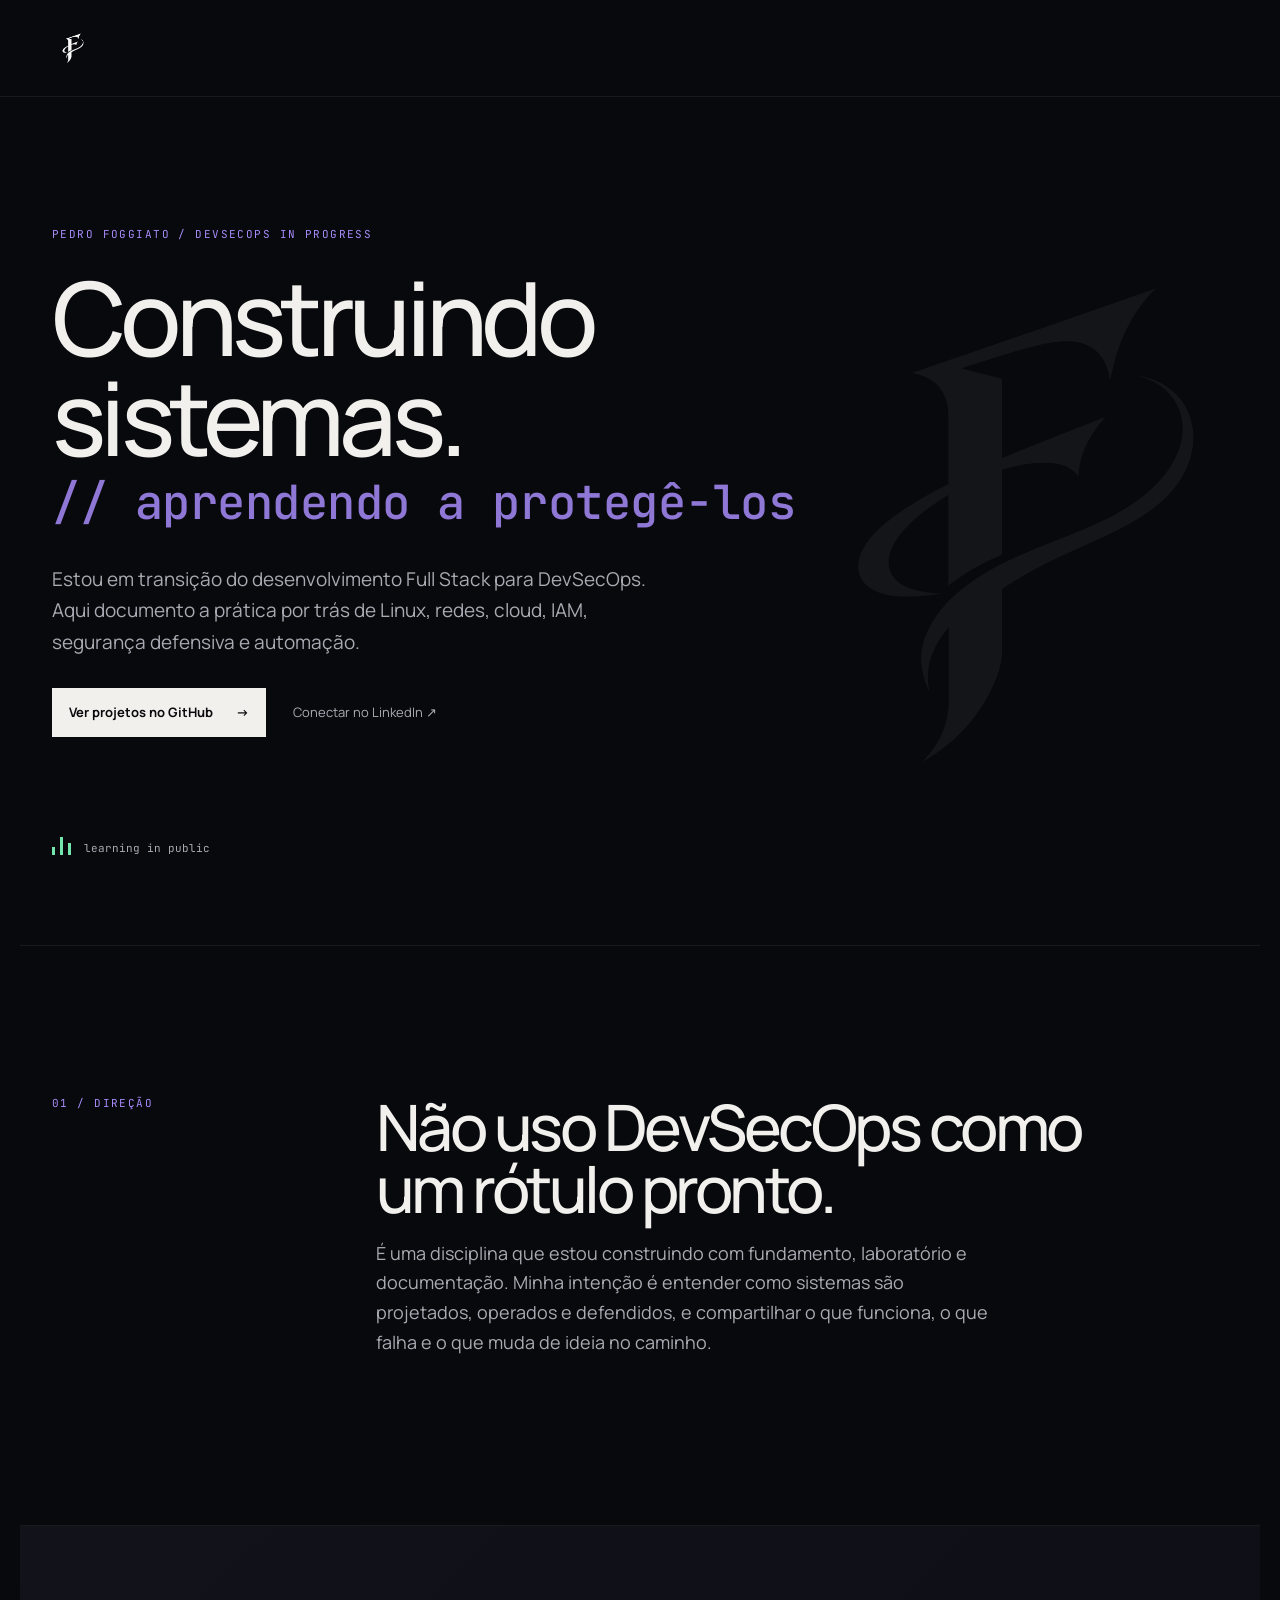
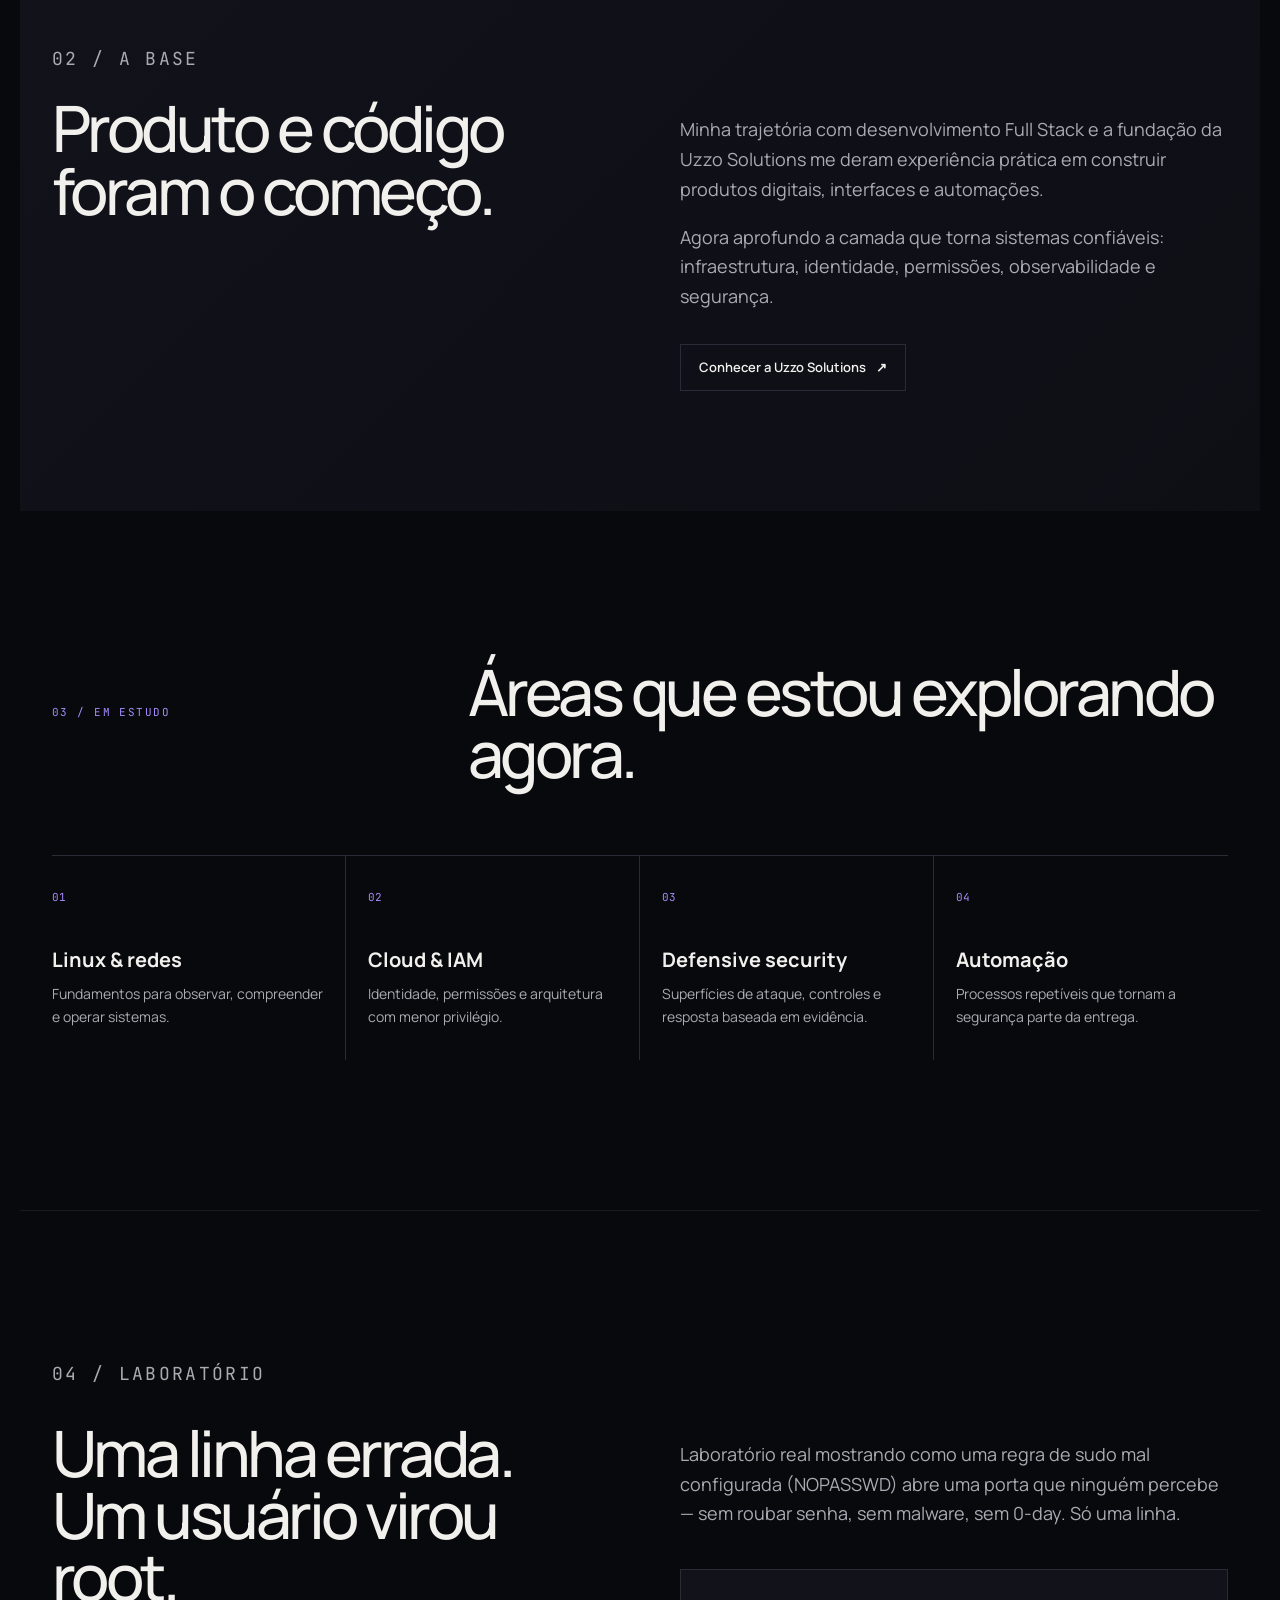
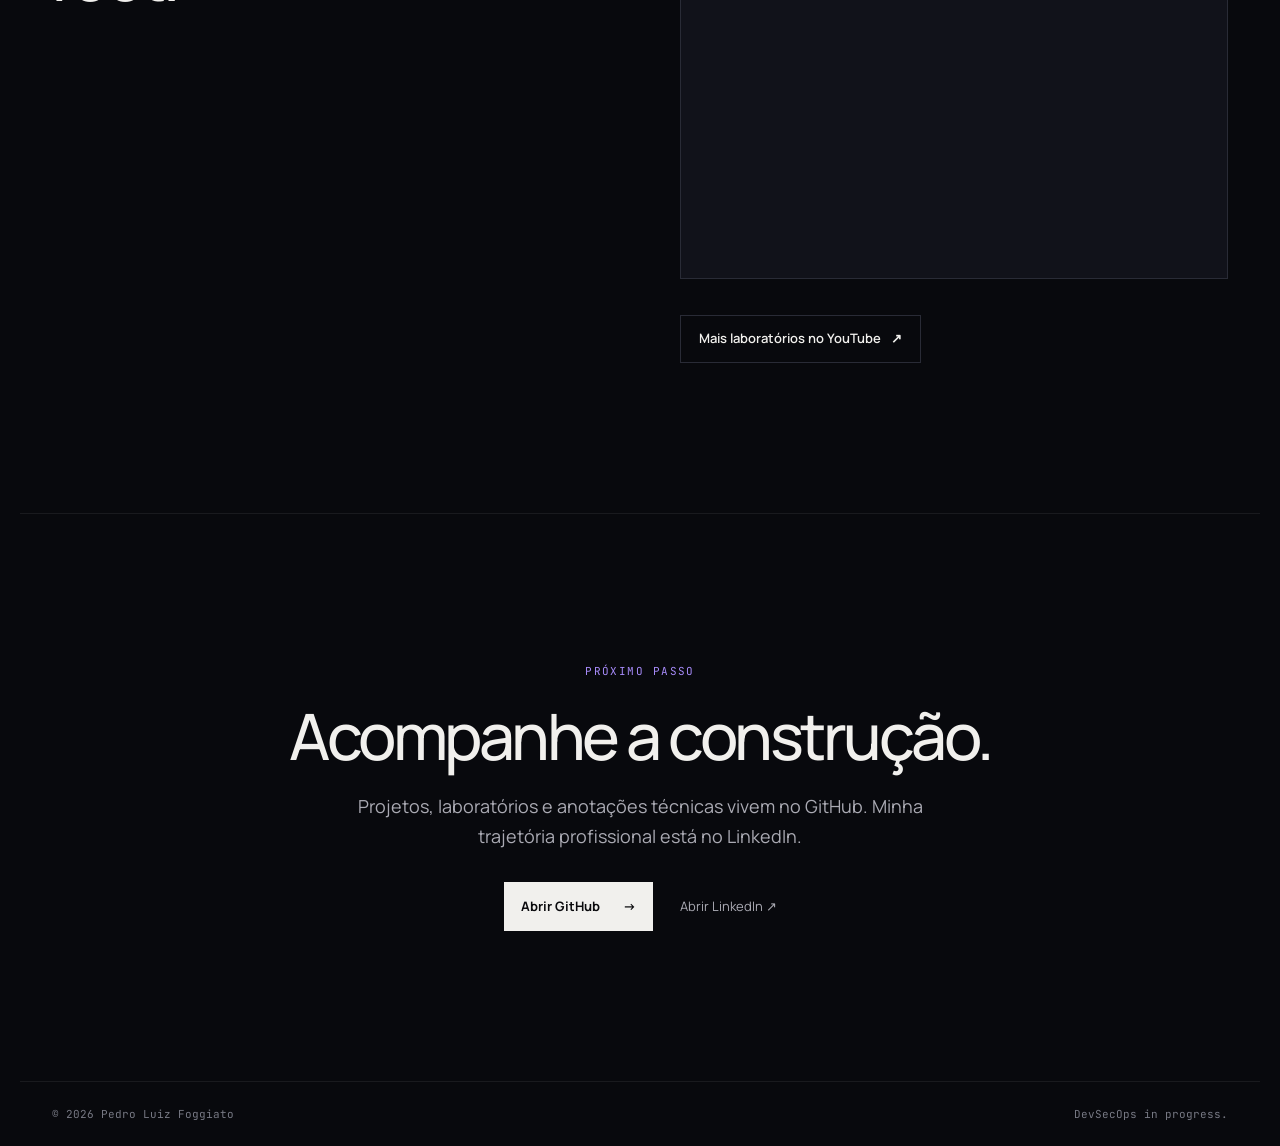
==== commit 1506c2ce: "Reestrutura seção de laboratório em grid de duas colunas O vídeo ficava limitado a 900px dentro do c" ====
--- a/index.html
+++ b/index.html
@@ -44,15 +44,7 @@
       <section id="direcao" class="split" data-reveal><p class="eyebrow">01 / DIREÇÃO</p><div><h2>Não uso DevSecOps como um rótulo pronto.</h2><p>É uma disciplina que estou construindo com fundamento, laboratório e documentação. Minha intenção é entender como sistemas são projetados, operados e defendidos, e compartilhar o que funciona, o que falha e o que muda de ideia no caminho.</p></div></section>
       <section id="base" class="base" data-reveal><p class="eyebrow">02 / A BASE</p><div class="base-grid"><h2>Produto e código foram o começo.</h2><div><p>Minha trajetória com desenvolvimento Full Stack e a fundação da Uzzo Solutions me deram experiência prática em construir produtos digitais, interfaces e automações.</p><p>Agora aprofundo a camada que torna sistemas confiáveis: infraestrutura, identidade, permissões, observabilidade e segurança.</p><a class="button-ghost" href="https://www.uzzosolutions.com/" target="_blank" rel="noopener noreferrer">Conhecer a Uzzo Solutions <span>↗</span></a></div></div></section>
       <section id="notas" class="notes" data-reveal><div class="notes-head"><p class="eyebrow">03 / EM ESTUDO</p><h2>Áreas que estou explorando agora.</h2></div><div class="topics"><article><span>01</span><h3>Linux & redes</h3><p>Fundamentos para observar, compreender e operar sistemas.</p></article><article><span>02</span><h3>Cloud & IAM</h3><p>Identidade, permissões e arquitetura com menor privilégio.</p></article><article><span>03</span><h3>Defensive security</h3><p>Superfícies de ataque, controles e resposta baseada em evidência.</p></article><article><span>04</span><h3>Automação</h3><p>Processos repetíveis que tornam a segurança parte da entrega.</p></article></div></section>
-      <section id="laboratorio" class="lab" data-reveal>
-        <p class="eyebrow">04 / LABORATÓRIO</p>
-        <h2>Uma linha errada. Um usuário virou root.</h2>
-        <p>Laboratório real mostrando como uma regra de sudo mal configurada (NOPASSWD) abre uma porta que ninguém percebe — sem roubar senha, sem malware, sem 0-day. Só uma linha.</p>
-        <div class="lab-embed">
-          <iframe src="https://www.youtube.com/embed/bPdpXPVz1OI" title="Uma linha errada no sudoers e esse usuário virou root (laboratório real)" loading="lazy" allow="accelerometer; autoplay; clipboard-write; encrypted-media; gyroscope; picture-in-picture; web-share" allowfullscreen></iframe>
-        </div>
-        <a class="button-ghost" href="https://www.youtube.com/@pedrofoggiato" target="_blank" rel="noopener noreferrer">Mais laboratórios no YouTube <span>↗</span></a>
-      </section>
+      <section id="laboratorio" class="lab" data-reveal><p class="eyebrow">04 / LABORATÓRIO</p><div class="lab-grid"><h2>Uma linha errada. Um usuário virou root.</h2><div><p>Laboratório real mostrando como uma regra de sudo mal configurada (NOPASSWD) abre uma porta que ninguém percebe — sem roubar senha, sem malware, sem 0-day. Só uma linha.</p><div class="lab-embed"><iframe src="https://www.youtube.com/embed/bPdpXPVz1OI" title="Uma linha errada no sudoers e esse usuário virou root (laboratório real)" loading="lazy" allow="accelerometer; autoplay; clipboard-write; encrypted-media; gyroscope; picture-in-picture; web-share" allowfullscreen></iframe></div><a class="button-ghost" href="https://www.youtube.com/@pedrofoggiato" target="_blank" rel="noopener noreferrer">Mais laboratórios no YouTube <span>↗</span></a></div></div></section>
       <section class="closing" data-reveal><p class="eyebrow">PRÓXIMO PASSO</p><h2>Acompanhe a construção.</h2><p>Projetos, laboratórios e anotações técnicas vivem no GitHub. Minha trajetória profissional está no LinkedIn.</p><div class="actions"><a class="button" href="https://github.com/pedrofoggiato" target="_blank" rel="noopener noreferrer">Abrir GitHub <span>→</span></a><a class="text-link" href="https://www.linkedin.com/in/pedrofoggiato/" target="_blank" rel="noopener noreferrer">Abrir LinkedIn ↗</a></div></section>
     </main>
     <footer><span>© <span id="year"></span> Pedro Luiz Foggiato</span><span>DevSecOps in progress.</span></footer>
--- a/styles.css
+++ b/styles.css
@@ -4,4 +4,4 @@
 @keyframes signal-pulse{0%,100%{transform:scaleY(.55)}50%{transform:scaleY(1)}}
 @media (prefers-reduced-motion: reduce){.signal i{animation:none}}
 [data-reveal]{opacity:0;transform:translateY(22px);transition:opacity .6s ease,transform .6s ease}
-[data-reveal].is-visible{opacity:1;transform:translateY(0)}.split{display:grid;grid-template-columns:25% 1fr;gap:30px;padding-top:150px;padding-bottom:150px;border-bottom:1px solid #ffffff12}.split h2,.base h2,.notes h2,.lab h2,.closing h2{font-size:clamp(38px,5vw,68px);max-width:760px}.split p:not(.eyebrow),.base p,.lab p,.closing p:not(.eyebrow){color:var(--muted);max-width:620px;font-size:18px}.lab{padding-top:150px;padding-bottom:150px;border-top:1px solid #ffffff12}.lab-embed{position:relative;width:100%;max-width:900px;padding-top:50.625%;margin:44px 0 30px;background:var(--surface);border:1px solid var(--line)}.lab-embed iframe{position:absolute;inset:0;width:100%;height:100%;border:0}.base{padding-top:120px;padding-bottom:120px;background:linear-gradient(135deg,#11121a,#0e0f15)}.base-grid{display:grid;grid-template-columns:1fr 1fr;gap:80px}.base a{color:var(--text)}.notes{padding-top:150px;padding-bottom:150px}.notes-head{display:flex;justify-content:space-between;gap:60px;align-items:baseline}.topics{display:grid;grid-template-columns:repeat(4,1fr);margin-top:70px;border-top:1px solid var(--line)}.topics article{padding:26px 22px 32px 0;border-right:1px solid var(--line);transition:border-color .2s ease,background-color .2s ease}.topics article+article{padding-left:22px}.topics article:last-child{border:0}.topics article:hover{border-color:var(--violet);background-color:#ffffff08}.topics span{font:11px 'JetBrains Mono',monospace;color:var(--violet);transition:color .2s ease}.topics article:hover span{color:var(--text)}.topics h3{font-size:20px;margin:34px 0 6px;transition:color .2s ease}.topics article:hover h3{color:var(--violet)}.topics p{font-size:14px;color:var(--muted);margin:0}.closing{text-align:center;padding-top:150px;padding-bottom:150px;border-top:1px solid #ffffff12}.closing h2{margin:auto}.closing p:not(.eyebrow){margin:25px auto 30px}.closing .actions{justify-content:center}footer{max-width:1240px;padding:25px 32px;margin:auto;border-top:1px solid #ffffff12;color:#777984;font:11px 'JetBrains Mono',monospace;display:flex;justify-content:space-between}@media(max-width:700px){.nav-inner{padding:0 20px;height:76px}.wordmark .mark{height:32px}.hero,.split,.base,.notes,.lab,.closing{padding-left:20px;padding-right:20px}.lab{padding-top:90px;padding-bottom:90px}.hero{padding-top:95px;padding-bottom:60px;min-height:640px}.hero h1{font-size:52px}.lede{font-size:17px}.split,.base-grid{display:block}.split{padding-top:90px;padding-bottom:90px}.split .eyebrow{margin-bottom:35px}.base{padding-top:85px;padding-bottom:85px}.base h2{margin-bottom:30px}.notes{padding-top:90px;padding-bottom:90px}.notes-head{display:block}.notes h2{font-size:43px}.topics{grid-template-columns:1fr 1fr;margin-top:45px}.topics article{padding:18px 12px 24px 0}.topics article:nth-child(2){border-right:0;padding-left:12px}.topics article:nth-child(3){padding-left:0;margin-top:25px}.topics article:nth-child(4){padding-left:12px;margin-top:25px}.closing{padding-top:100px;padding-bottom:100px}footer{padding:22px 20px}.signal{margin-top:75px}.hero-mark{height:320px;right:-110px;opacity:.045}}
+[data-reveal].is-visible{opacity:1;transform:translateY(0)}.split{display:grid;grid-template-columns:25% 1fr;gap:30px;padding-top:150px;padding-bottom:150px;border-bottom:1px solid #ffffff12}.split h2,.base h2,.notes h2,.lab h2,.closing h2{font-size:clamp(38px,5vw,68px);max-width:760px}.split p:not(.eyebrow),.base p,.lab p,.closing p:not(.eyebrow){color:var(--muted);max-width:620px;font-size:18px}.lab{padding-top:150px;padding-bottom:150px;border-top:1px solid #ffffff12}.lab-grid{display:grid;grid-template-columns:1fr 1fr;gap:80px;margin-top:36px}.lab-grid>div{display:flex;flex-direction:column;align-items:flex-start;gap:22px}.lab-embed{position:relative;width:100%;padding-top:56.25%;background:var(--surface);border:1px solid var(--line)}.lab-embed iframe{position:absolute;inset:0;width:100%;height:100%;border:0}.base{padding-top:120px;padding-bottom:120px;background:linear-gradient(135deg,#11121a,#0e0f15)}.base-grid{display:grid;grid-template-columns:1fr 1fr;gap:80px}.base a{color:var(--text)}.notes{padding-top:150px;padding-bottom:150px}.notes-head{display:flex;justify-content:space-between;gap:60px;align-items:baseline}.topics{display:grid;grid-template-columns:repeat(4,1fr);margin-top:70px;border-top:1px solid var(--line)}.topics article{padding:26px 22px 32px 0;border-right:1px solid var(--line);transition:border-color .2s ease,background-color .2s ease}.topics article+article{padding-left:22px}.topics article:last-child{border:0}.topics article:hover{border-color:var(--violet);background-color:#ffffff08}.topics span{font:11px 'JetBrains Mono',monospace;color:var(--violet);transition:color .2s ease}.topics article:hover span{color:var(--text)}.topics h3{font-size:20px;margin:34px 0 6px;transition:color .2s ease}.topics article:hover h3{color:var(--violet)}.topics p{font-size:14px;color:var(--muted);margin:0}.closing{text-align:center;padding-top:150px;padding-bottom:150px;border-top:1px solid #ffffff12}.closing h2{margin:auto}.closing p:not(.eyebrow){margin:25px auto 30px}.closing .actions{justify-content:center}footer{max-width:1240px;padding:25px 32px;margin:auto;border-top:1px solid #ffffff12;color:#777984;font:11px 'JetBrains Mono',monospace;display:flex;justify-content:space-between}@media(max-width:700px){.nav-inner{padding:0 20px;height:76px}.wordmark .mark{height:32px}.hero,.split,.base,.notes,.lab,.closing{padding-left:20px;padding-right:20px}.lab{padding-top:90px;padding-bottom:90px}.hero{padding-top:95px;padding-bottom:60px;min-height:640px}.hero h1{font-size:52px}.lede{font-size:17px}.split,.base-grid,.lab-grid{display:block}.lab-grid>div{margin-top:26px}.split{padding-top:90px;padding-bottom:90px}.split .eyebrow{margin-bottom:35px}.base{padding-top:85px;padding-bottom:85px}.base h2{margin-bottom:30px}.notes{padding-top:90px;padding-bottom:90px}.notes-head{display:block}.notes h2{font-size:43px}.topics{grid-template-columns:1fr 1fr;margin-top:45px}.topics article{padding:18px 12px 24px 0}.topics article:nth-child(2){border-right:0;padding-left:12px}.topics article:nth-child(3){padding-left:0;margin-top:25px}.topics article:nth-child(4){padding-left:12px;margin-top:25px}.closing{padding-top:100px;padding-bottom:100px}footer{padding:22px 20px}.signal{margin-top:75px}.hero-mark{height:320px;right:-110px;opacity:.045}}
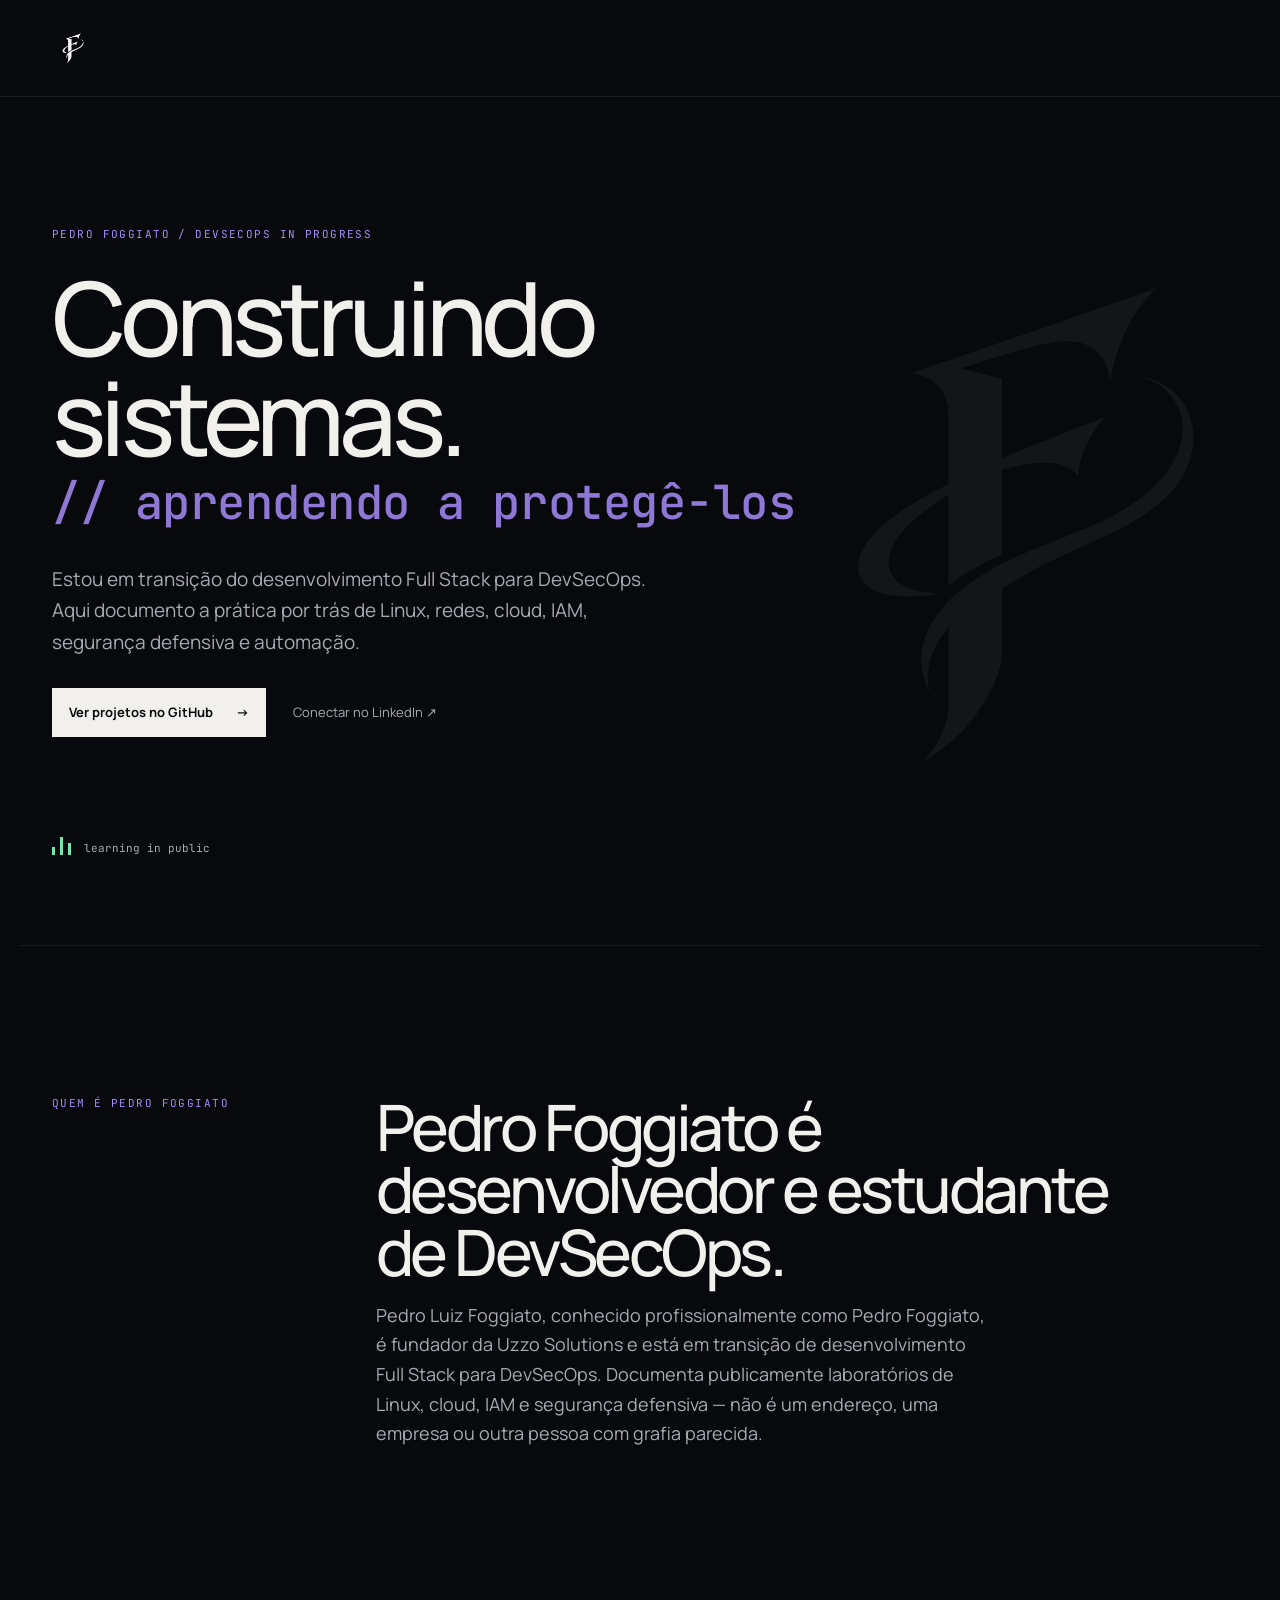
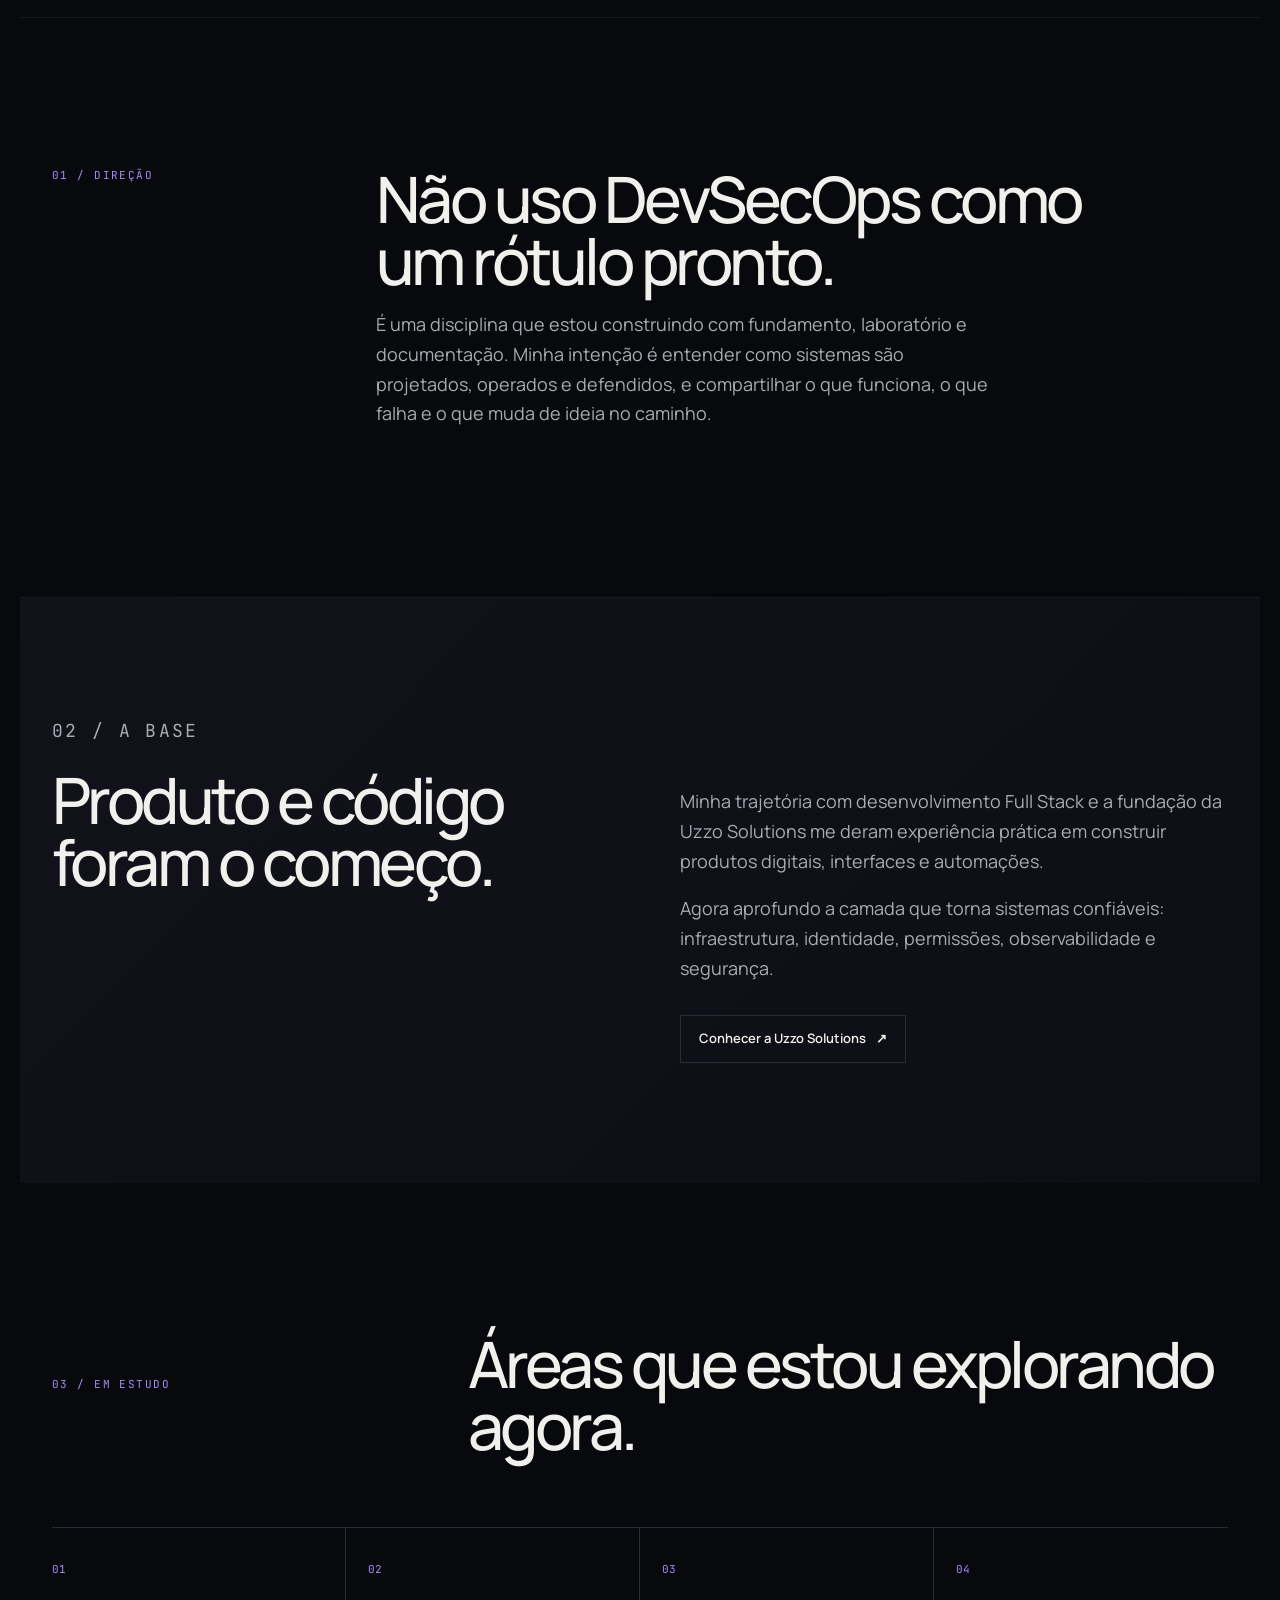
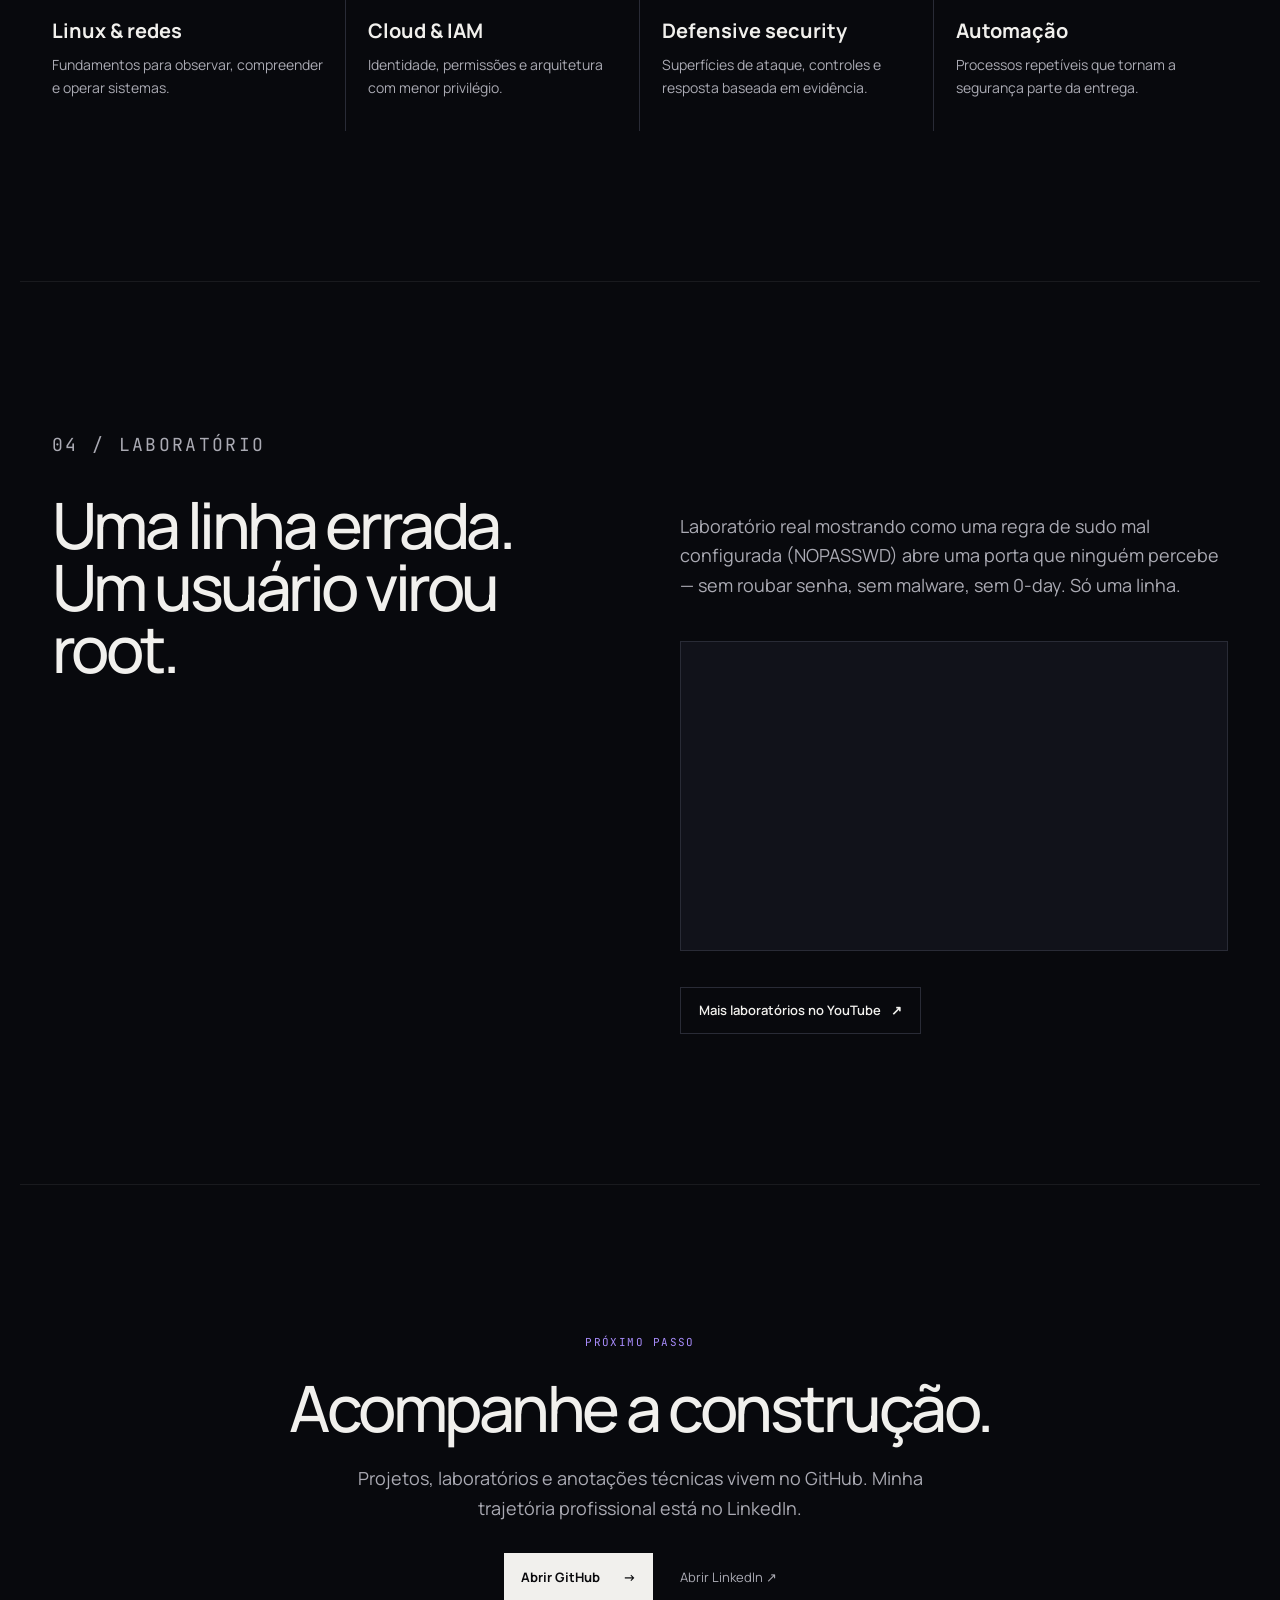
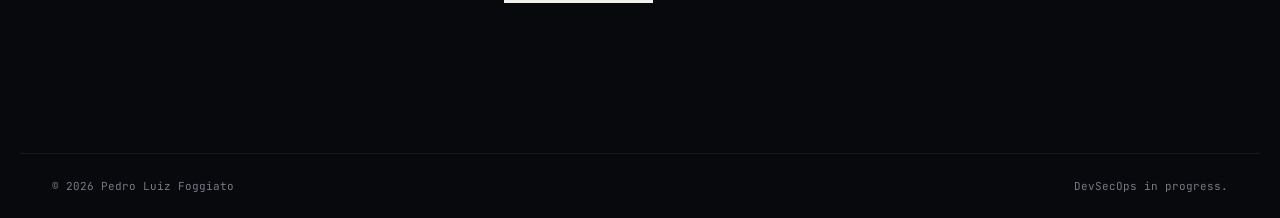
==== commit 76f6efab: "Adiciona seção "Quem é Pedro Foggiato" com FAQPage schema Busca "pedro foggiato quem é" está confund" ====
--- a/index.html
+++ b/index.html
@@ -29,6 +29,7 @@
     <meta name="author" content="Pedro Foggiato" />
     <script type="application/ld+json">{"@context":"https://schema.org","@type":"ProfilePage","mainEntity":{"@type":"Person","@id":"https://pedrofoggiato.com/#pedro-foggiato","name":"Pedro Foggiato","alternateName":["Pedro Luiz Foggiato","Pedro Luís Foggiato","Pedro Foggiatto"],"url":"https://pedrofoggiato.com/","image":"https://pedrofoggiato.com/assets/banner.png","jobTitle":"Estudante de DevSecOps","description":"Estudante de DevSecOps com base em desenvolvimento Full Stack, fundador da Uzzo Solutions.","knowsAbout":["DevSecOps","Segurança defensiva","Cloud e IAM","Linux","Desenvolvimento Full Stack","Automação"],"sameAs":["https://www.linkedin.com/in/pedrofoggiato/","https://github.com/pedrofoggiato","https://www.uzzosolutions.com/","https://www.uzzosolutions.com/pedro-foggiato","https://x.com/pedrofoggiato","https://www.facebook.com/pedroluizfoggiato/","https://www.reddit.com/user/pedrofoggiato/","https://dev.to/pedrofoggiato","https://medium.com/@pedrofoggiato","https://bsky.app/profile/pedrofoggiato.bsky.social","https://open.spotify.com/user/31i7nldj4y7vo3gcblcab6moinx4","https://www.youtube.com/@pedrofoggiato"],"worksFor":{"@type":"Organization","name":"Uzzo Solutions","url":"https://www.uzzosolutions.com/"},"alumniOf":{"@type":"EducationalOrganization","name":"Cubos Academy"},"hasCredential":[{"@type":"EducationalOccupationalCredential","credentialCategory":"certificate","about":"Systems Engineering","recognizedBy":{"@type":"Organization","name":"Cubos Academy"}}],"address":{"@type":"PostalAddress","addressCountry":"BR"},"inLanguage":"pt-BR"}}</script>
     <script type="application/ld+json">{"@context":"https://schema.org","@type":"VideoObject","name":"Uma linha errada no sudoers e esse usuário virou root (laboratório real)","description":"Laboratório real mostrando como uma regra de sudo mal configurada (NOPASSWD) abre uma porta que ninguém percebe — sem roubar senha, sem malware, sem 0-day. Só uma linha.","thumbnailUrl":"https://i.ytimg.com/vi/bPdpXPVz1OI/hqdefault.jpg","uploadDate":"2026-09-17","embedUrl":"https://www.youtube.com/embed/bPdpXPVz1OI","contentUrl":"https://youtu.be/bPdpXPVz1OI","publisher":{"@type":"Person","name":"Pedro Foggiato","url":"https://pedrofoggiato.com/"}}</script>
+    <script type="application/ld+json">{"@context":"https://schema.org","@type":"FAQPage","mainEntity":[{"@type":"Question","name":"Quem é Pedro Foggiato?","acceptedAnswer":{"@type":"Answer","text":"Pedro Foggiato (Pedro Luiz Foggiato) é desenvolvedor e estudante de DevSecOps, fundador da Uzzo Solutions. Documenta publicamente estudos e laboratórios de Linux, cloud, IAM e segurança defensiva em pedrofoggiato.com e no GitHub."}}]}</script>
   </head>
   <body>
     <header class="nav"><div class="nav-inner"><a class="wordmark" href="#inicio" aria-label="Pedro Foggiato"><img src="./assets/mark-f.png" alt="Pedro Foggiato" class="mark" /></a></div></header>
@@ -41,6 +42,7 @@
         <div class="actions"><a class="button" href="https://github.com/pedrofoggiato" target="_blank" rel="noopener noreferrer">Ver projetos no GitHub <span>→</span></a><a class="text-link" href="https://www.linkedin.com/in/pedrofoggiato/" target="_blank" rel="noopener noreferrer">Conectar no LinkedIn ↗</a></div>
         <div class="signal" aria-hidden="true"><i></i><i></i><i></i><span>learning in public</span></div>
       </section>
+      <section id="quem-e" class="split" data-reveal><p class="eyebrow">QUEM É PEDRO FOGGIATO</p><div><h2>Pedro Foggiato é desenvolvedor e estudante de DevSecOps.</h2><p>Pedro Luiz Foggiato, conhecido profissionalmente como Pedro Foggiato, é fundador da Uzzo Solutions e está em transição de desenvolvimento Full Stack para DevSecOps. Documenta publicamente laboratórios de Linux, cloud, IAM e segurança defensiva — não é um endereço, uma empresa ou outra pessoa com grafia parecida.</p></div></section>
       <section id="direcao" class="split" data-reveal><p class="eyebrow">01 / DIREÇÃO</p><div><h2>Não uso DevSecOps como um rótulo pronto.</h2><p>É uma disciplina que estou construindo com fundamento, laboratório e documentação. Minha intenção é entender como sistemas são projetados, operados e defendidos, e compartilhar o que funciona, o que falha e o que muda de ideia no caminho.</p></div></section>
       <section id="base" class="base" data-reveal><p class="eyebrow">02 / A BASE</p><div class="base-grid"><h2>Produto e código foram o começo.</h2><div><p>Minha trajetória com desenvolvimento Full Stack e a fundação da Uzzo Solutions me deram experiência prática em construir produtos digitais, interfaces e automações.</p><p>Agora aprofundo a camada que torna sistemas confiáveis: infraestrutura, identidade, permissões, observabilidade e segurança.</p><a class="button-ghost" href="https://www.uzzosolutions.com/" target="_blank" rel="noopener noreferrer">Conhecer a Uzzo Solutions <span>↗</span></a></div></div></section>
       <section id="notas" class="notes" data-reveal><div class="notes-head"><p class="eyebrow">03 / EM ESTUDO</p><h2>Áreas que estou explorando agora.</h2></div><div class="topics"><article><span>01</span><h3>Linux & redes</h3><p>Fundamentos para observar, compreender e operar sistemas.</p></article><article><span>02</span><h3>Cloud & IAM</h3><p>Identidade, permissões e arquitetura com menor privilégio.</p></article><article><span>03</span><h3>Defensive security</h3><p>Superfícies de ataque, controles e resposta baseada em evidência.</p></article><article><span>04</span><h3>Automação</h3><p>Processos repetíveis que tornam a segurança parte da entrega.</p></article></div></section>
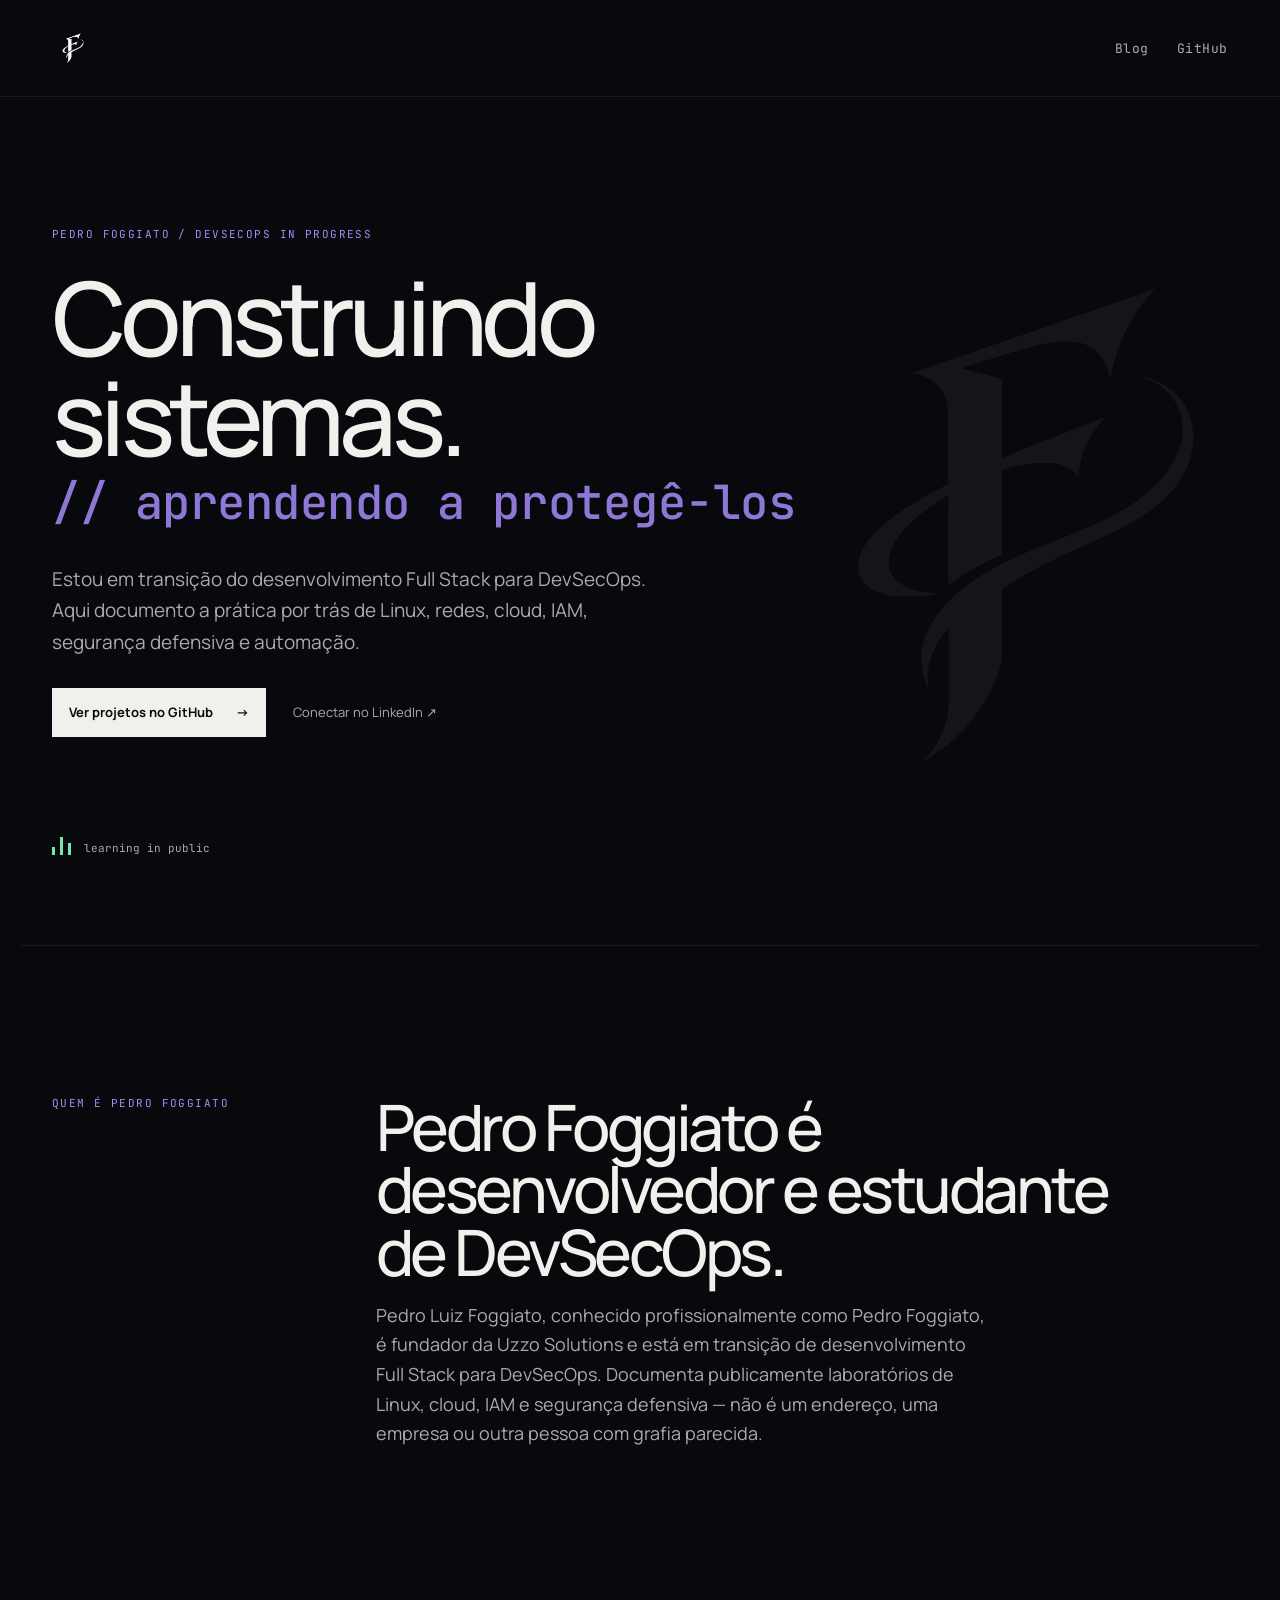
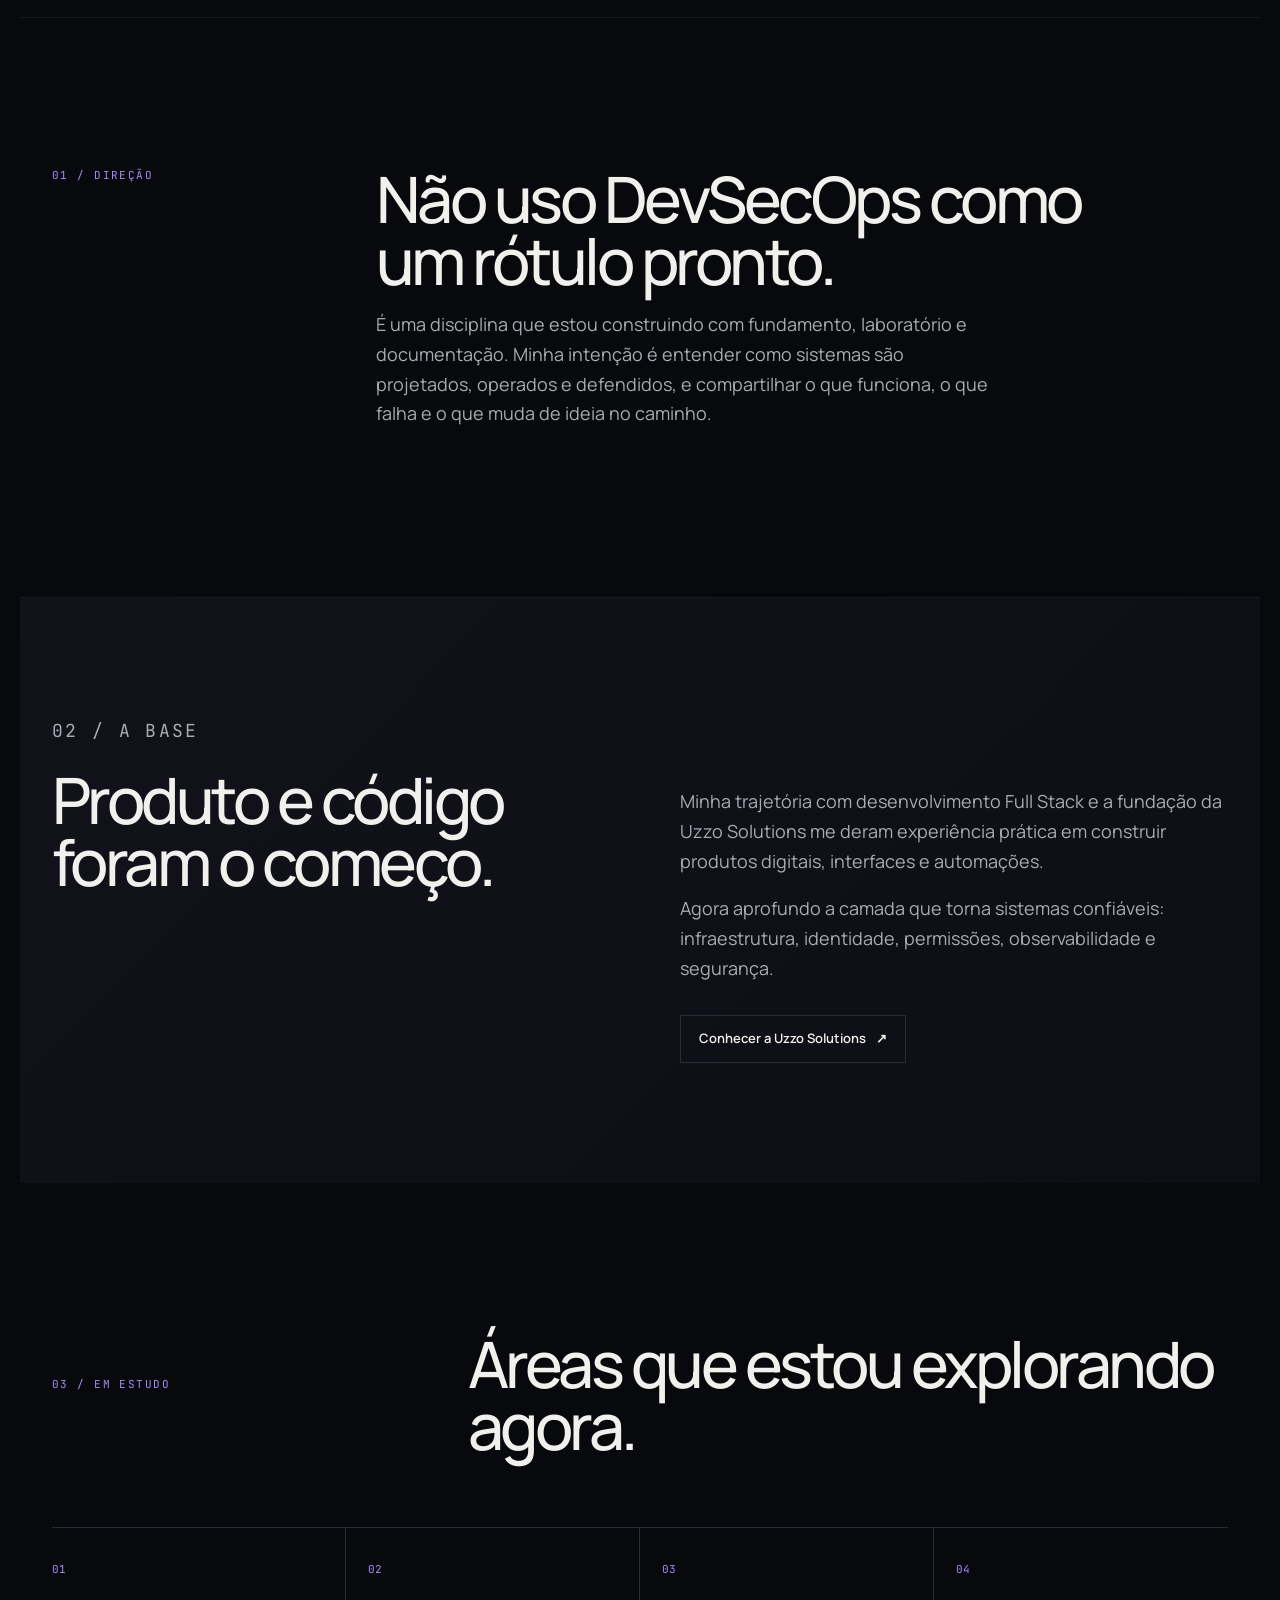
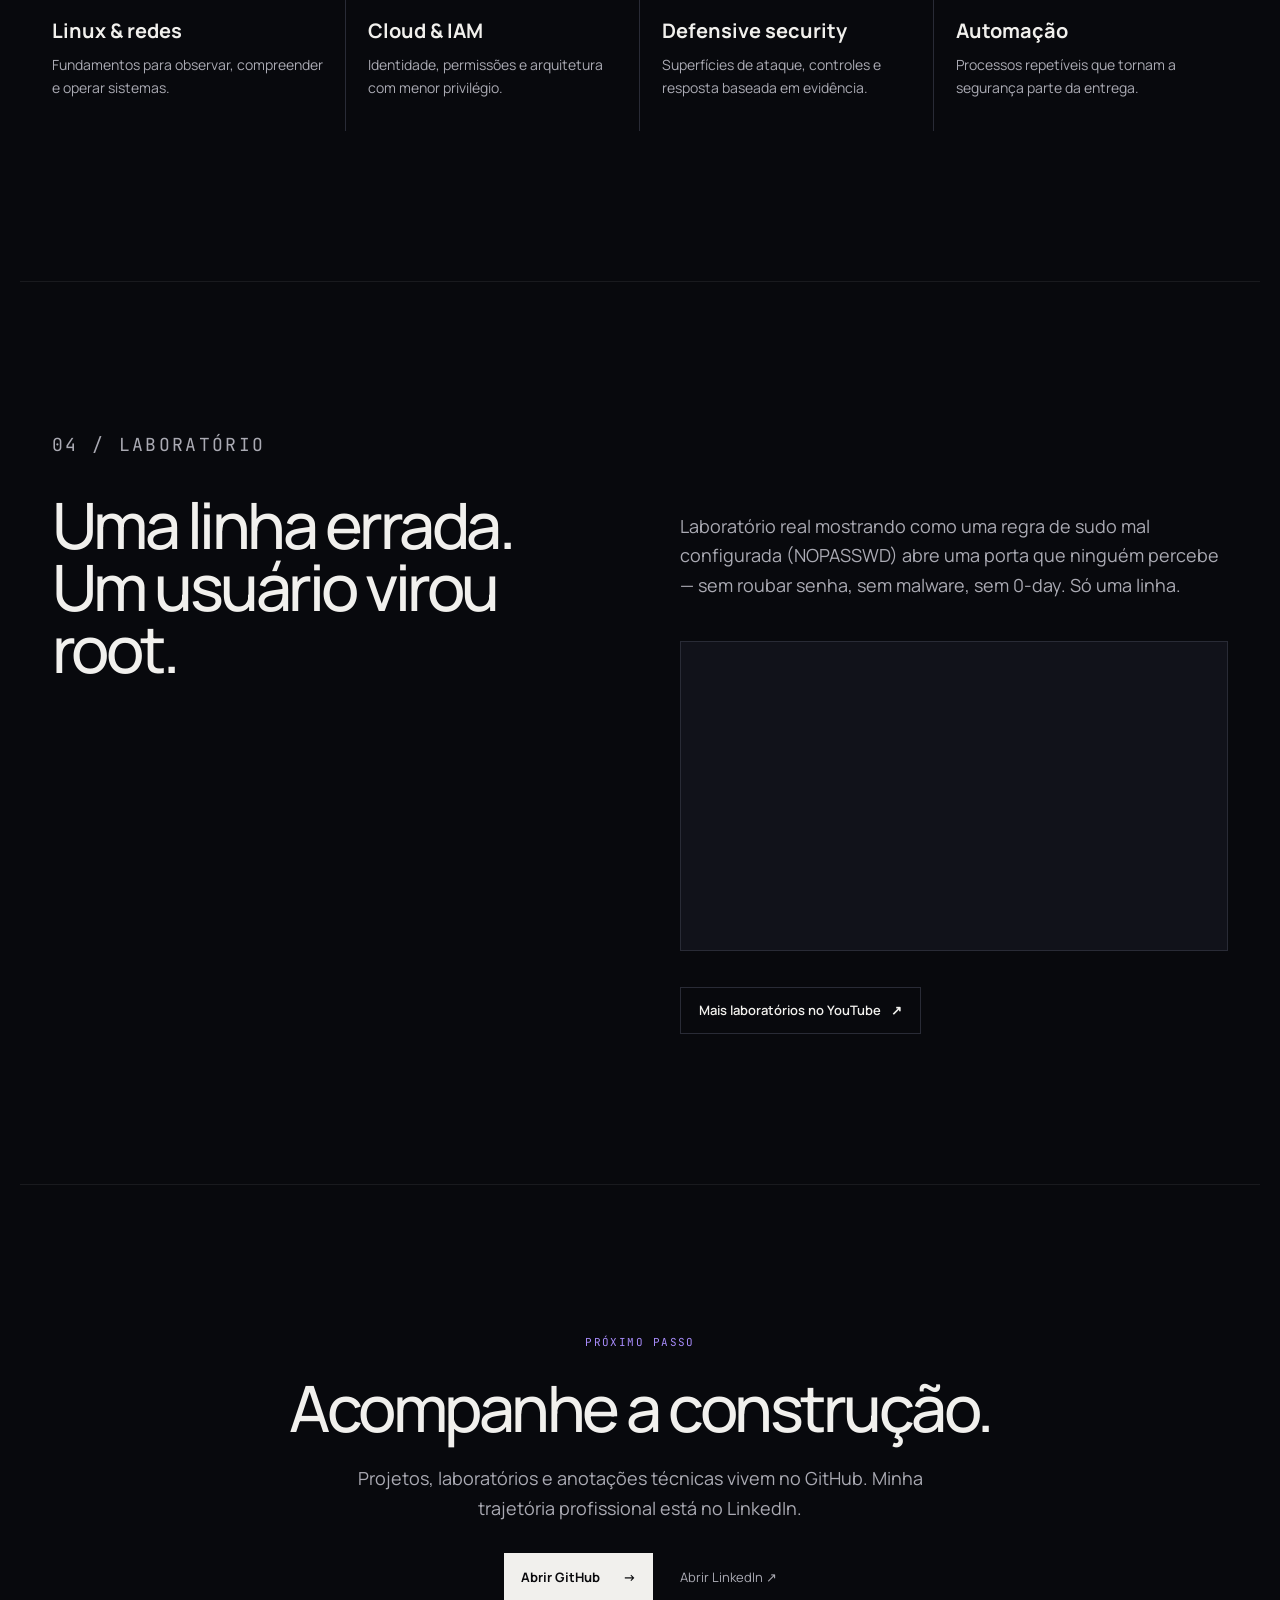
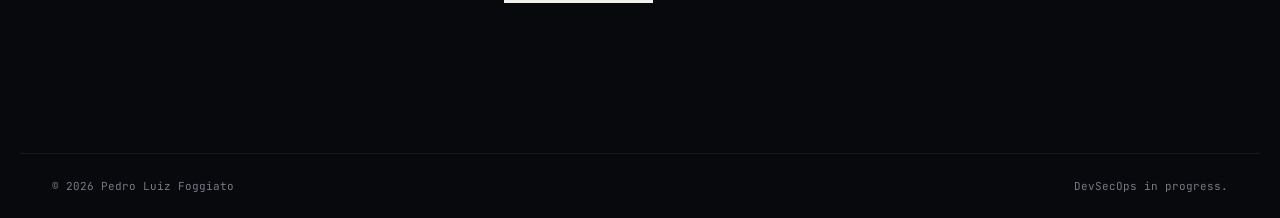
==== commit ca8568b1: "Adiciona seção de blog no site Página de listagem em /blog/ e primeiro post (resumo + link pro artig" ====
--- a/index.html
+++ b/index.html
@@ -32,7 +32,7 @@
     <script type="application/ld+json">{"@context":"https://schema.org","@type":"FAQPage","mainEntity":[{"@type":"Question","name":"Quem é Pedro Foggiato?","acceptedAnswer":{"@type":"Answer","text":"Pedro Foggiato (Pedro Luiz Foggiato) é desenvolvedor e estudante de DevSecOps, fundador da Uzzo Solutions. Documenta publicamente estudos e laboratórios de Linux, cloud, IAM e segurança defensiva em pedrofoggiato.com e no GitHub."}}]}</script>
   </head>
   <body>
-    <header class="nav"><div class="nav-inner"><a class="wordmark" href="#inicio" aria-label="Pedro Foggiato"><img src="./assets/mark-f.png" alt="Pedro Foggiato" class="mark" /></a></div></header>
+    <header class="nav"><div class="nav-inner"><a class="wordmark" href="#inicio" aria-label="Pedro Foggiato"><img src="./assets/mark-f.png" alt="Pedro Foggiato" class="mark" /></a><nav class="nav-links"><a href="/blog/">Blog</a><a href="https://github.com/pedrofoggiato" target="_blank" rel="noopener noreferrer">GitHub</a></nav></div></header>
     <main id="inicio">
       <section class="hero">
         <img src="./assets/mark-f.png" alt="" class="hero-mark" aria-hidden="true" />
--- a/styles.css
+++ b/styles.css
@@ -1,7 +1,10 @@
 @import url('https://fonts.googleapis.com/css2?family=JetBrains+Mono:wght@400;500;700&family=Manrope:wght@400;500;600;700&display=swap');
 :root{--bg:#08090d;--surface:#11121a;--line:#292b36;--text:#f1f0ed;--muted:#aaaab3;--violet:#a78bfa;--signal:#74e6ad}*{box-sizing:border-box}html{scroll-behavior:smooth}body{margin:0;background:var(--bg);color:var(--text);font:400 16px/1.65 Manrope,Arial,sans-serif}.nav{position:sticky;top:0;z-index:50;background:var(--bg);border-bottom:1px solid #ffffff12}
-.nav-inner{height:96px;max-width:1240px;margin:auto;padding:0 32px;display:flex;align-items:center}.wordmark{display:inline-flex;align-items:center;text-decoration:none}.wordmark .mark{height:40px;width:auto;display:block}a{color:inherit}.text-link:hover{color:var(--text)}.hero,.split,.base,.notes,.lab,.closing{max-width:1240px;margin:auto;padding-left:32px;padding-right:32px}.hero{position:relative;overflow:hidden;min-height:730px;padding-top:130px;padding-bottom:90px;border-bottom:1px solid #ffffff12}.hero-mark{position:absolute;top:50%;right:-70px;transform:translateY(-50%);height:640px;width:auto;opacity:.05;pointer-events:none;z-index:-1}.eyebrow{font:11px/1.4 'JetBrains Mono',monospace;letter-spacing:.13em;color:var(--violet);margin:0 0 26px}.hero h1,.split h2,.base h2,.notes h2,.lab h2,.closing h2{letter-spacing:-.055em;line-height:.97;margin:0;font-weight:500}.hero h1{font-size:clamp(54px,8vw,112px);max-width:940px}.hero h1 .accent{display:block;font-family:'JetBrains Mono',monospace;font-size:.46em;font-weight:500;letter-spacing:-.01em;color:var(--violet);opacity:.85;margin-top:.28em}.lede{max-width:625px;color:var(--muted);font-size:19px;margin:38px 0 30px}.actions{display:flex;align-items:center;gap:27px;flex-wrap:wrap}.button{background:var(--text);color:#0a0a0d;text-decoration:none;padding:14px 17px;font-weight:700;font-size:13px;transition:transform .2s ease,opacity .2s ease}.button:hover{opacity:.9;transform:translateY(-2px)}.button span{padding-left:20px;display:inline-block;transition:transform .2s ease}.button:hover span{transform:translateX(3px)}.button-ghost{display:inline-flex;align-items:center;gap:10px;margin-top:14px;border:1px solid var(--line);color:var(--text);text-decoration:none;padding:12px 18px;font-weight:600;font-size:13px;transition:border-color .2s ease,background-color .2s ease,transform .2s ease}.button-ghost:hover{border-color:var(--violet);background:#ffffff08;transform:translateY(-2px)}.button-ghost span{display:inline-block;transition:transform .2s ease}.button-ghost:hover span{transform:translateX(3px)}.text-link{color:var(--muted);font-size:13px;text-decoration:none;transition:color .2s ease}.signal{margin-top:100px;color:var(--muted);font:11px 'JetBrains Mono',monospace;display:flex;align-items:end;gap:5px}.signal i{display:block;background:var(--signal);width:3px;transform-origin:bottom;animation:signal-pulse 1.6s ease-in-out infinite}.signal i:nth-child(1){height:8px;animation-delay:0s}.signal i:nth-child(2){height:18px;animation-delay:.2s}.signal i:nth-child(3){height:12px;animation-delay:.4s}.signal span{margin-left:8px}
+.nav-inner{height:96px;max-width:1240px;margin:auto;padding:0 32px;display:flex;align-items:center;justify-content:space-between}.wordmark{display:inline-flex;align-items:center;text-decoration:none}.wordmark .mark{height:40px;width:auto;display:block}.nav-links{display:flex;gap:28px}.nav-links a{color:var(--muted);text-decoration:none;font:13px 'JetBrains Mono',monospace;letter-spacing:.04em;transition:color .2s ease}.nav-links a:hover,.nav-links a[aria-current]{color:var(--text)}a{color:inherit}.text-link:hover{color:var(--text)}.hero,.split,.base,.notes,.lab,.closing{max-width:1240px;margin:auto;padding-left:32px;padding-right:32px}.hero{position:relative;overflow:hidden;min-height:730px;padding-top:130px;padding-bottom:90px;border-bottom:1px solid #ffffff12}.hero-mark{position:absolute;top:50%;right:-70px;transform:translateY(-50%);height:640px;width:auto;opacity:.05;pointer-events:none;z-index:-1}.eyebrow{font:11px/1.4 'JetBrains Mono',monospace;letter-spacing:.13em;color:var(--violet);margin:0 0 26px}.hero h1,.split h2,.base h2,.notes h2,.lab h2,.closing h2{letter-spacing:-.055em;line-height:.97;margin:0;font-weight:500}.hero h1{font-size:clamp(54px,8vw,112px);max-width:940px}.hero h1 .accent{display:block;font-family:'JetBrains Mono',monospace;font-size:.46em;font-weight:500;letter-spacing:-.01em;color:var(--violet);opacity:.85;margin-top:.28em}.lede{max-width:625px;color:var(--muted);font-size:19px;margin:38px 0 30px}.actions{display:flex;align-items:center;gap:27px;flex-wrap:wrap}.button{background:var(--text);color:#0a0a0d;text-decoration:none;padding:14px 17px;font-weight:700;font-size:13px;transition:transform .2s ease,opacity .2s ease}.button:hover{opacity:.9;transform:translateY(-2px)}.button span{padding-left:20px;display:inline-block;transition:transform .2s ease}.button:hover span{transform:translateX(3px)}.button-ghost{display:inline-flex;align-items:center;gap:10px;margin-top:14px;border:1px solid var(--line);color:var(--text);text-decoration:none;padding:12px 18px;font-weight:600;font-size:13px;transition:border-color .2s ease,background-color .2s ease,transform .2s ease}.button-ghost:hover{border-color:var(--violet);background:#ffffff08;transform:translateY(-2px)}.button-ghost span{display:inline-block;transition:transform .2s ease}.button-ghost:hover span{transform:translateX(3px)}.text-link{color:var(--muted);font-size:13px;text-decoration:none;transition:color .2s ease}.signal{margin-top:100px;color:var(--muted);font:11px 'JetBrains Mono',monospace;display:flex;align-items:end;gap:5px}.signal i{display:block;background:var(--signal);width:3px;transform-origin:bottom;animation:signal-pulse 1.6s ease-in-out infinite}.signal i:nth-child(1){height:8px;animation-delay:0s}.signal i:nth-child(2){height:18px;animation-delay:.2s}.signal i:nth-child(3){height:12px;animation-delay:.4s}.signal span{margin-left:8px}
 @keyframes signal-pulse{0%,100%{transform:scaleY(.55)}50%{transform:scaleY(1)}}
 @media (prefers-reduced-motion: reduce){.signal i{animation:none}}
 [data-reveal]{opacity:0;transform:translateY(22px);transition:opacity .6s ease,transform .6s ease}
-[data-reveal].is-visible{opacity:1;transform:translateY(0)}.split{display:grid;grid-template-columns:25% 1fr;gap:30px;padding-top:150px;padding-bottom:150px;border-bottom:1px solid #ffffff12}.split h2,.base h2,.notes h2,.lab h2,.closing h2{font-size:clamp(38px,5vw,68px);max-width:760px}.split p:not(.eyebrow),.base p,.lab p,.closing p:not(.eyebrow){color:var(--muted);max-width:620px;font-size:18px}.lab{padding-top:150px;padding-bottom:150px;border-top:1px solid #ffffff12}.lab-grid{display:grid;grid-template-columns:1fr 1fr;gap:80px;margin-top:36px}.lab-grid>div{display:flex;flex-direction:column;align-items:flex-start;gap:22px}.lab-embed{position:relative;width:100%;padding-top:56.25%;background:var(--surface);border:1px solid var(--line)}.lab-embed iframe{position:absolute;inset:0;width:100%;height:100%;border:0}.base{padding-top:120px;padding-bottom:120px;background:linear-gradient(135deg,#11121a,#0e0f15)}.base-grid{display:grid;grid-template-columns:1fr 1fr;gap:80px}.base a{color:var(--text)}.notes{padding-top:150px;padding-bottom:150px}.notes-head{display:flex;justify-content:space-between;gap:60px;align-items:baseline}.topics{display:grid;grid-template-columns:repeat(4,1fr);margin-top:70px;border-top:1px solid var(--line)}.topics article{padding:26px 22px 32px 0;border-right:1px solid var(--line);transition:border-color .2s ease,background-color .2s ease}.topics article+article{padding-left:22px}.topics article:last-child{border:0}.topics article:hover{border-color:var(--violet);background-color:#ffffff08}.topics span{font:11px 'JetBrains Mono',monospace;color:var(--violet);transition:color .2s ease}.topics article:hover span{color:var(--text)}.topics h3{font-size:20px;margin:34px 0 6px;transition:color .2s ease}.topics article:hover h3{color:var(--violet)}.topics p{font-size:14px;color:var(--muted);margin:0}.closing{text-align:center;padding-top:150px;padding-bottom:150px;border-top:1px solid #ffffff12}.closing h2{margin:auto}.closing p:not(.eyebrow){margin:25px auto 30px}.closing .actions{justify-content:center}footer{max-width:1240px;padding:25px 32px;margin:auto;border-top:1px solid #ffffff12;color:#777984;font:11px 'JetBrains Mono',monospace;display:flex;justify-content:space-between}@media(max-width:700px){.nav-inner{padding:0 20px;height:76px}.wordmark .mark{height:32px}.hero,.split,.base,.notes,.lab,.closing{padding-left:20px;padding-right:20px}.lab{padding-top:90px;padding-bottom:90px}.hero{padding-top:95px;padding-bottom:60px;min-height:640px}.hero h1{font-size:52px}.lede{font-size:17px}.split,.base-grid,.lab-grid{display:block}.lab-grid>div{margin-top:26px}.split{padding-top:90px;padding-bottom:90px}.split .eyebrow{margin-bottom:35px}.base{padding-top:85px;padding-bottom:85px}.base h2{margin-bottom:30px}.notes{padding-top:90px;padding-bottom:90px}.notes-head{display:block}.notes h2{font-size:43px}.topics{grid-template-columns:1fr 1fr;margin-top:45px}.topics article{padding:18px 12px 24px 0}.topics article:nth-child(2){border-right:0;padding-left:12px}.topics article:nth-child(3){padding-left:0;margin-top:25px}.topics article:nth-child(4){padding-left:12px;margin-top:25px}.closing{padding-top:100px;padding-bottom:100px}footer{padding:22px 20px}.signal{margin-top:75px}.hero-mark{height:320px;right:-110px;opacity:.045}}
+[data-reveal].is-visible{opacity:1;transform:translateY(0)}.split{display:grid;grid-template-columns:25% 1fr;gap:30px;padding-top:150px;padding-bottom:150px;border-bottom:1px solid #ffffff12}.split h2,.base h2,.notes h2,.lab h2,.closing h2{font-size:clamp(38px,5vw,68px);max-width:760px}.split p:not(.eyebrow),.base p,.lab p,.closing p:not(.eyebrow){color:var(--muted);max-width:620px;font-size:18px}.lab{padding-top:150px;padding-bottom:150px;border-top:1px solid #ffffff12}.lab-grid{display:grid;grid-template-columns:1fr 1fr;gap:80px;margin-top:36px}.lab-grid>div{display:flex;flex-direction:column;align-items:flex-start;gap:22px}.lab-embed{position:relative;width:100%;padding-top:56.25%;background:var(--surface);border:1px solid var(--line)}.lab-embed iframe{position:absolute;inset:0;width:100%;height:100%;border:0}.base{padding-top:120px;padding-bottom:120px;background:linear-gradient(135deg,#11121a,#0e0f15)}.base-grid{display:grid;grid-template-columns:1fr 1fr;gap:80px}.base a{color:var(--text)}.notes{padding-top:150px;padding-bottom:150px}.notes-head{display:flex;justify-content:space-between;gap:60px;align-items:baseline}.topics{display:grid;grid-template-columns:repeat(4,1fr);margin-top:70px;border-top:1px solid var(--line)}.topics article{padding:26px 22px 32px 0;border-right:1px solid var(--line);transition:border-color .2s ease,background-color .2s ease}.topics article+article{padding-left:22px}.topics article:last-child{border:0}.topics article:hover{border-color:var(--violet);background-color:#ffffff08}.topics span{font:11px 'JetBrains Mono',monospace;color:var(--violet);transition:color .2s ease}.topics article:hover span{color:var(--text)}.topics h3{font-size:20px;margin:34px 0 6px;transition:color .2s ease}.topics article:hover h3{color:var(--violet)}.topics p{font-size:14px;color:var(--muted);margin:0}.closing{text-align:center;padding-top:150px;padding-bottom:150px;border-top:1px solid #ffffff12}.closing h2{margin:auto}.closing p:not(.eyebrow){margin:25px auto 30px}.closing .actions{justify-content:center}footer{max-width:1240px;padding:25px 32px;margin:auto;border-top:1px solid #ffffff12;color:#777984;font:11px 'JetBrains Mono',monospace;display:flex;justify-content:space-between}
+.blog-list{max-width:1240px;margin:auto;padding:70px 32px 150px}.post-card{padding:34px 0;border-top:1px solid var(--line)}.post-card:last-child{border-bottom:1px solid var(--line)}.post-date{font:11px 'JetBrains Mono',monospace;color:var(--violet);letter-spacing:.08em;margin:0 0 12px}.post-card h3{font-size:clamp(26px,3.6vw,38px);letter-spacing:-.03em;margin:0 0 14px;font-weight:500}.post-card h3 a{text-decoration:none;transition:color .2s ease}.post-card h3 a:hover{color:var(--violet)}.post-card p{color:var(--muted);max-width:700px;font-size:17px;margin:0 0 16px}
+.post-hero{max-width:820px;margin:auto;padding:150px 32px 0}.post-hero p.eyebrow{margin-bottom:22px}.post-hero h1{font-size:clamp(36px,5.4vw,58px);letter-spacing:-.04em;line-height:1.04;margin:0 0 18px;font-weight:500}.post-hero .post-date{margin:0 0 30px}.post-body{max-width:820px;margin:auto;padding:44px 32px 150px;font-size:18px;line-height:1.75;color:var(--text)}.post-body p{margin:0 0 26px}.post-body p:first-of-type{color:var(--muted);font-size:20px}.post-body strong{color:var(--text)}.post-body .original-link{margin-top:20px;padding-top:34px;border-top:1px solid var(--line)}
+@media(max-width:700px){.blog-list{padding:50px 20px 100px}.post-hero{padding:95px 20px 0}.post-body{padding:34px 20px 100px}}@media(max-width:700px){.nav-inner{padding:0 20px;height:76px}.wordmark .mark{height:32px}.hero,.split,.base,.notes,.lab,.closing{padding-left:20px;padding-right:20px}.lab{padding-top:90px;padding-bottom:90px}.hero{padding-top:95px;padding-bottom:60px;min-height:640px}.hero h1{font-size:52px}.lede{font-size:17px}.split,.base-grid,.lab-grid{display:block}.lab-grid>div{margin-top:26px}.split{padding-top:90px;padding-bottom:90px}.split .eyebrow{margin-bottom:35px}.base{padding-top:85px;padding-bottom:85px}.base h2{margin-bottom:30px}.notes{padding-top:90px;padding-bottom:90px}.notes-head{display:block}.notes h2{font-size:43px}.topics{grid-template-columns:1fr 1fr;margin-top:45px}.topics article{padding:18px 12px 24px 0}.topics article:nth-child(2){border-right:0;padding-left:12px}.topics article:nth-child(3){padding-left:0;margin-top:25px}.topics article:nth-child(4){padding-left:12px;margin-top:25px}.closing{padding-top:100px;padding-bottom:100px}footer{padding:22px 20px}.signal{margin-top:75px}.hero-mark{height:320px;right:-110px;opacity:.045}}
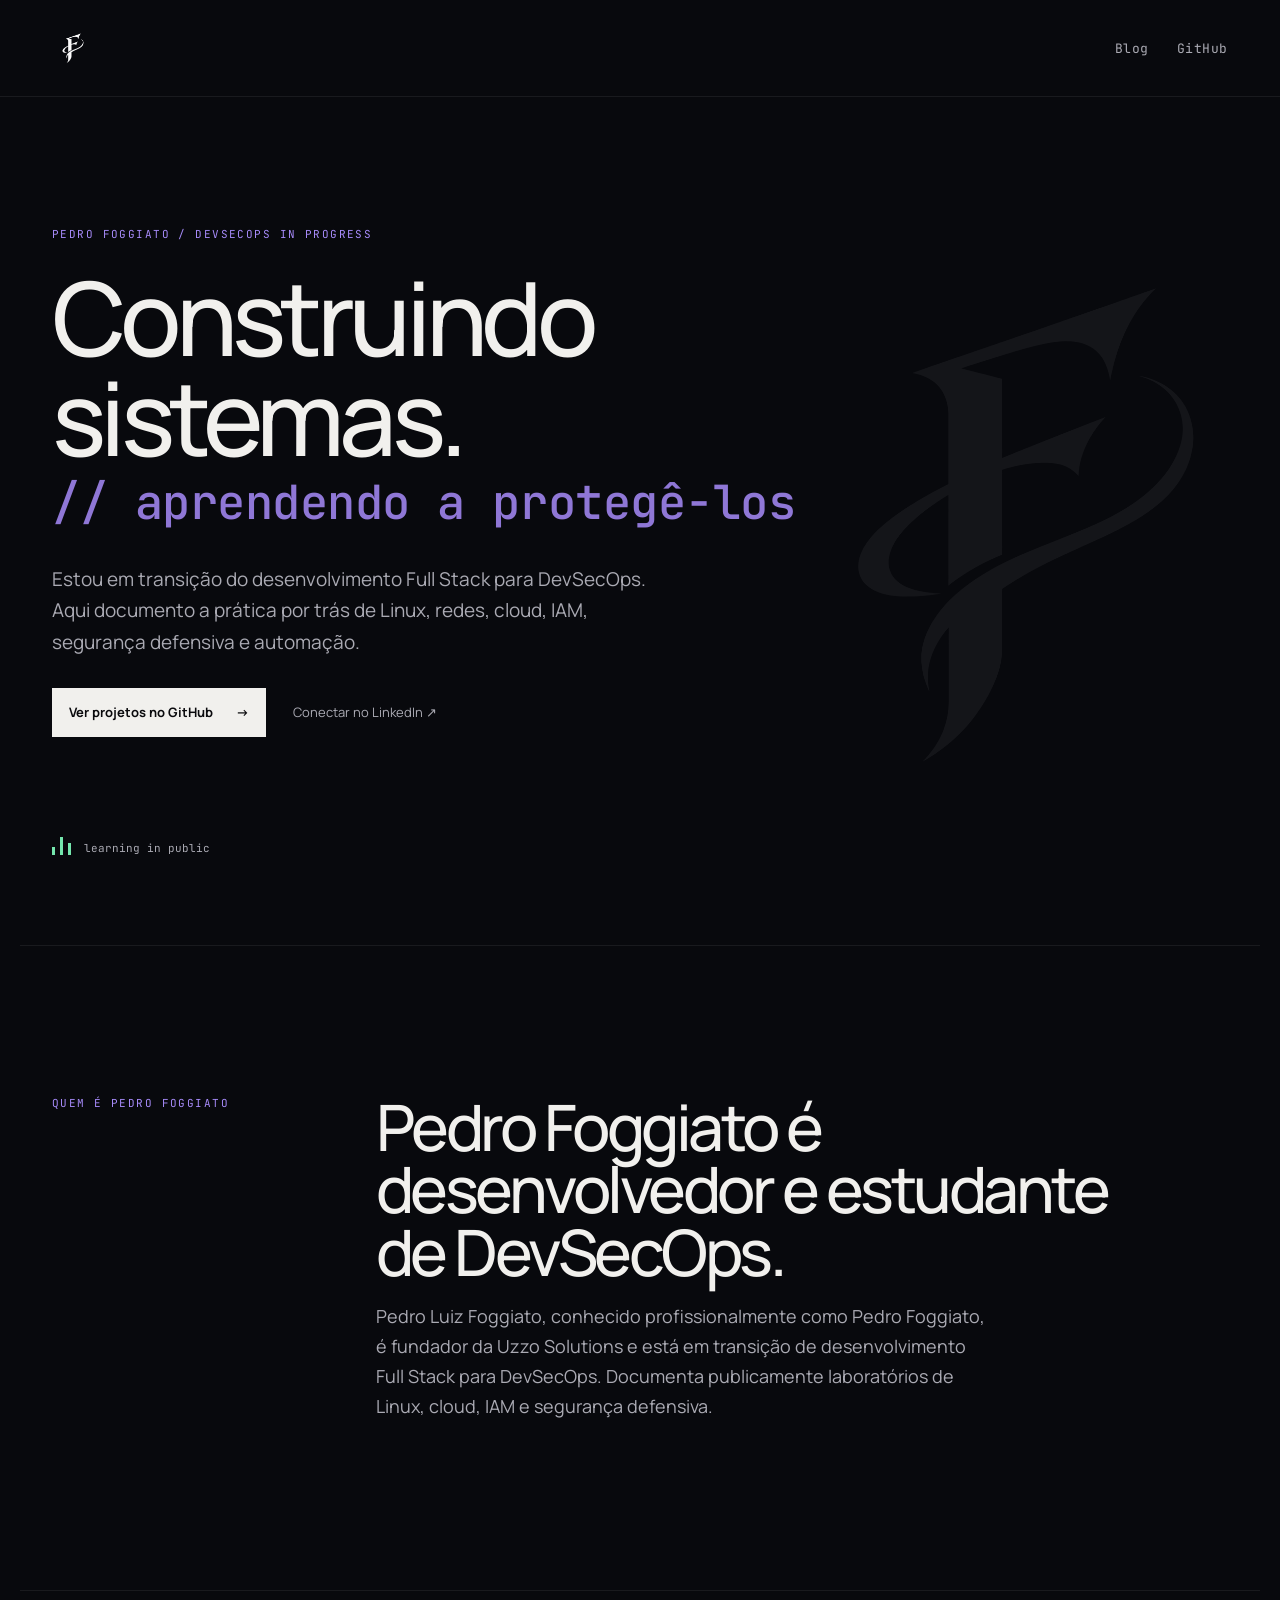
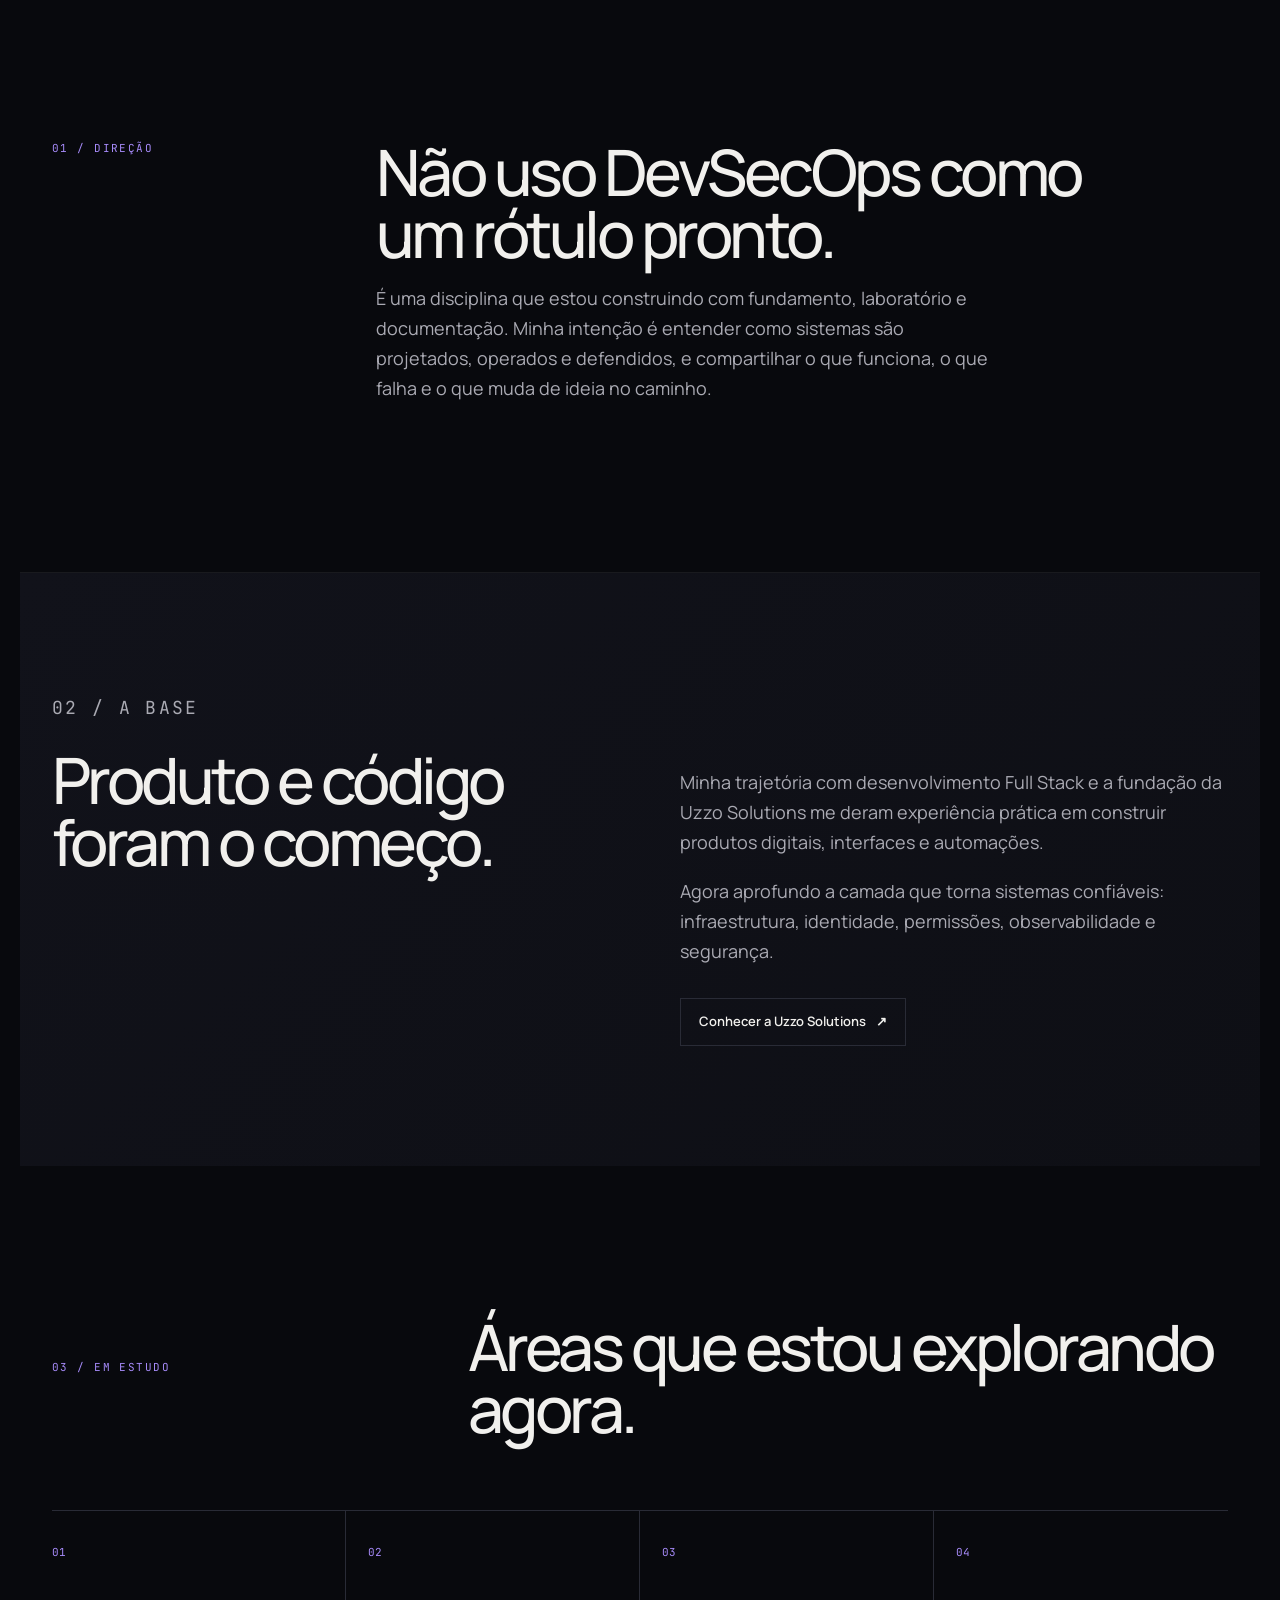
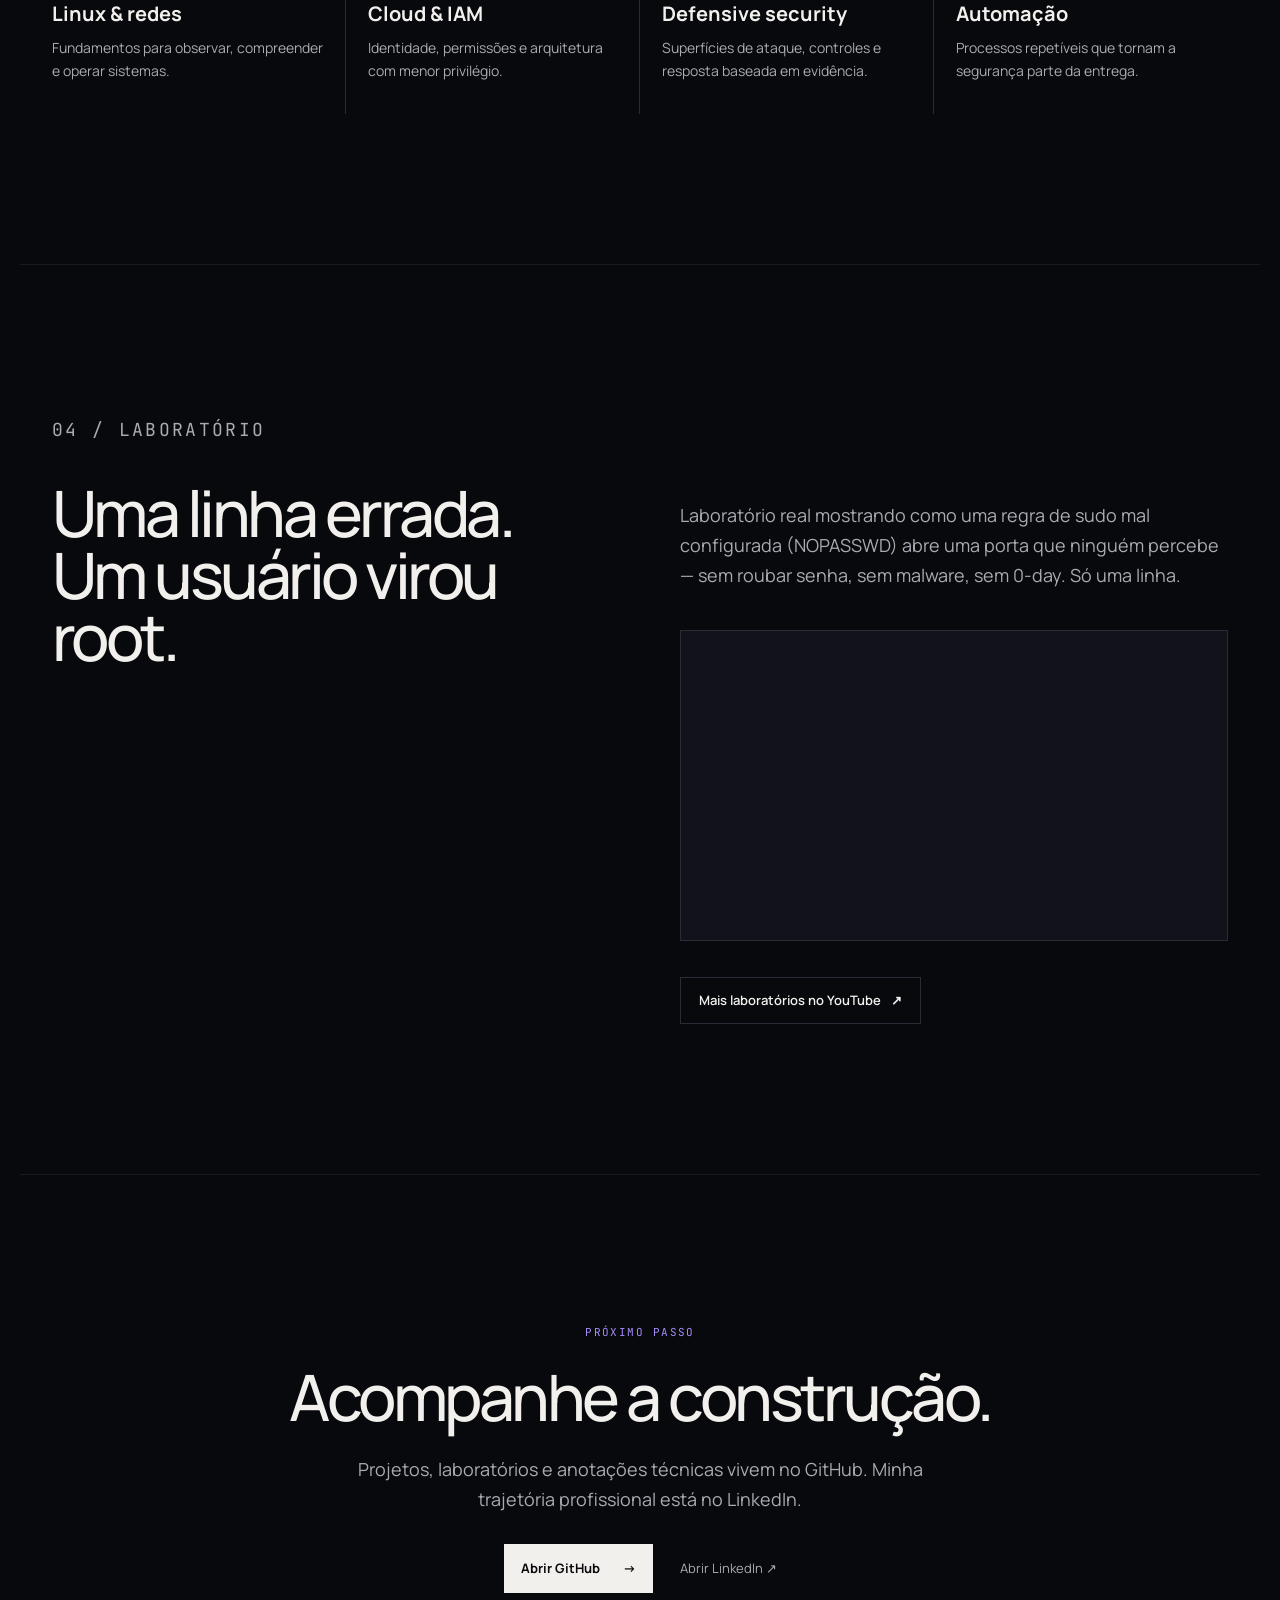
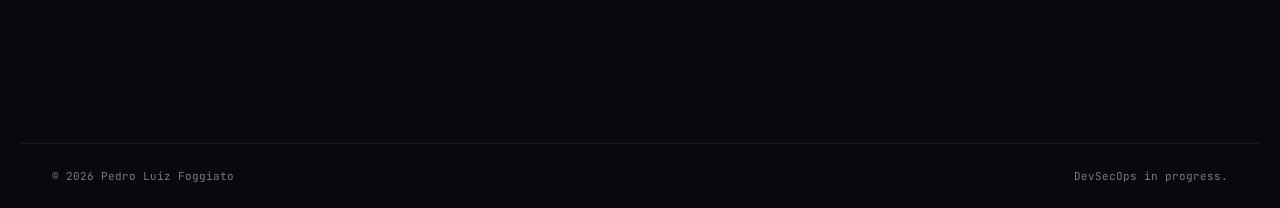
==== commit d0d05768: "Remove frase de desambiguação do texto visível e aumenta line-height dos parágrafos A frase 'não é u" ====
--- a/index.html
+++ b/index.html
@@ -42,7 +42,7 @@
         <div class="actions"><a class="button" href="https://github.com/pedrofoggiato" target="_blank" rel="noopener noreferrer">Ver projetos no GitHub <span>→</span></a><a class="text-link" href="https://www.linkedin.com/in/pedrofoggiato/" target="_blank" rel="noopener noreferrer">Conectar no LinkedIn ↗</a></div>
         <div class="signal" aria-hidden="true"><i></i><i></i><i></i><span>learning in public</span></div>
       </section>
-      <section id="quem-e" class="split" data-reveal><p class="eyebrow">QUEM É PEDRO FOGGIATO</p><div><h2>Pedro Foggiato é desenvolvedor e estudante de DevSecOps.</h2><p>Pedro Luiz Foggiato, conhecido profissionalmente como Pedro Foggiato, é fundador da Uzzo Solutions e está em transição de desenvolvimento Full Stack para DevSecOps. Documenta publicamente laboratórios de Linux, cloud, IAM e segurança defensiva — não é um endereço, uma empresa ou outra pessoa com grafia parecida.</p></div></section>
+      <section id="quem-e" class="split" data-reveal><p class="eyebrow">QUEM É PEDRO FOGGIATO</p><div><h2>Pedro Foggiato é desenvolvedor e estudante de DevSecOps.</h2><p>Pedro Luiz Foggiato, conhecido profissionalmente como Pedro Foggiato, é fundador da Uzzo Solutions e está em transição de desenvolvimento Full Stack para DevSecOps. Documenta publicamente laboratórios de Linux, cloud, IAM e segurança defensiva.</p></div></section>
       <section id="direcao" class="split" data-reveal><p class="eyebrow">01 / DIREÇÃO</p><div><h2>Não uso DevSecOps como um rótulo pronto.</h2><p>É uma disciplina que estou construindo com fundamento, laboratório e documentação. Minha intenção é entender como sistemas são projetados, operados e defendidos, e compartilhar o que funciona, o que falha e o que muda de ideia no caminho.</p></div></section>
       <section id="base" class="base" data-reveal><p class="eyebrow">02 / A BASE</p><div class="base-grid"><h2>Produto e código foram o começo.</h2><div><p>Minha trajetória com desenvolvimento Full Stack e a fundação da Uzzo Solutions me deram experiência prática em construir produtos digitais, interfaces e automações.</p><p>Agora aprofundo a camada que torna sistemas confiáveis: infraestrutura, identidade, permissões, observabilidade e segurança.</p><a class="button-ghost" href="https://www.uzzosolutions.com/" target="_blank" rel="noopener noreferrer">Conhecer a Uzzo Solutions <span>↗</span></a></div></div></section>
       <section id="notas" class="notes" data-reveal><div class="notes-head"><p class="eyebrow">03 / EM ESTUDO</p><h2>Áreas que estou explorando agora.</h2></div><div class="topics"><article><span>01</span><h3>Linux & redes</h3><p>Fundamentos para observar, compreender e operar sistemas.</p></article><article><span>02</span><h3>Cloud & IAM</h3><p>Identidade, permissões e arquitetura com menor privilégio.</p></article><article><span>03</span><h3>Defensive security</h3><p>Superfícies de ataque, controles e resposta baseada em evidência.</p></article><article><span>04</span><h3>Automação</h3><p>Processos repetíveis que tornam a segurança parte da entrega.</p></article></div></section>
--- a/styles.css
+++ b/styles.css
@@ -4,7 +4,7 @@
 @keyframes signal-pulse{0%,100%{transform:scaleY(.55)}50%{transform:scaleY(1)}}
 @media (prefers-reduced-motion: reduce){.signal i{animation:none}}
 [data-reveal]{opacity:0;transform:translateY(22px);transition:opacity .6s ease,transform .6s ease}
-[data-reveal].is-visible{opacity:1;transform:translateY(0)}.split{display:grid;grid-template-columns:25% 1fr;gap:30px;padding-top:150px;padding-bottom:150px;border-bottom:1px solid #ffffff12}.split h2,.base h2,.notes h2,.lab h2,.closing h2{font-size:clamp(38px,5vw,68px);max-width:760px}.split p:not(.eyebrow),.base p,.lab p,.closing p:not(.eyebrow){color:var(--muted);max-width:620px;font-size:18px}.lab{padding-top:150px;padding-bottom:150px;border-top:1px solid #ffffff12}.lab-grid{display:grid;grid-template-columns:1fr 1fr;gap:80px;margin-top:36px}.lab-grid>div{display:flex;flex-direction:column;align-items:flex-start;gap:22px}.lab-embed{position:relative;width:100%;padding-top:56.25%;background:var(--surface);border:1px solid var(--line)}.lab-embed iframe{position:absolute;inset:0;width:100%;height:100%;border:0}.base{padding-top:120px;padding-bottom:120px;background:linear-gradient(135deg,#11121a,#0e0f15)}.base-grid{display:grid;grid-template-columns:1fr 1fr;gap:80px}.base a{color:var(--text)}.notes{padding-top:150px;padding-bottom:150px}.notes-head{display:flex;justify-content:space-between;gap:60px;align-items:baseline}.topics{display:grid;grid-template-columns:repeat(4,1fr);margin-top:70px;border-top:1px solid var(--line)}.topics article{padding:26px 22px 32px 0;border-right:1px solid var(--line);transition:border-color .2s ease,background-color .2s ease}.topics article+article{padding-left:22px}.topics article:last-child{border:0}.topics article:hover{border-color:var(--violet);background-color:#ffffff08}.topics span{font:11px 'JetBrains Mono',monospace;color:var(--violet);transition:color .2s ease}.topics article:hover span{color:var(--text)}.topics h3{font-size:20px;margin:34px 0 6px;transition:color .2s ease}.topics article:hover h3{color:var(--violet)}.topics p{font-size:14px;color:var(--muted);margin:0}.closing{text-align:center;padding-top:150px;padding-bottom:150px;border-top:1px solid #ffffff12}.closing h2{margin:auto}.closing p:not(.eyebrow){margin:25px auto 30px}.closing .actions{justify-content:center}footer{max-width:1240px;padding:25px 32px;margin:auto;border-top:1px solid #ffffff12;color:#777984;font:11px 'JetBrains Mono',monospace;display:flex;justify-content:space-between}
+[data-reveal].is-visible{opacity:1;transform:translateY(0)}.split{display:grid;grid-template-columns:25% 1fr;gap:30px;padding-top:150px;padding-bottom:150px;border-bottom:1px solid #ffffff12}.split h2,.base h2,.notes h2,.lab h2,.closing h2{font-size:clamp(38px,5vw,68px);max-width:760px}.split p:not(.eyebrow),.base p,.lab p,.closing p:not(.eyebrow){color:var(--muted);max-width:620px;font-size:18px;line-height:1.68}.lab{padding-top:150px;padding-bottom:150px;border-top:1px solid #ffffff12}.lab-grid{display:grid;grid-template-columns:1fr 1fr;gap:80px;margin-top:36px}.lab-grid>div{display:flex;flex-direction:column;align-items:flex-start;gap:22px}.lab-embed{position:relative;width:100%;padding-top:56.25%;background:var(--surface);border:1px solid var(--line)}.lab-embed iframe{position:absolute;inset:0;width:100%;height:100%;border:0}.base{padding-top:120px;padding-bottom:120px;background:linear-gradient(135deg,#11121a,#0e0f15)}.base-grid{display:grid;grid-template-columns:1fr 1fr;gap:80px}.base a{color:var(--text)}.notes{padding-top:150px;padding-bottom:150px}.notes-head{display:flex;justify-content:space-between;gap:60px;align-items:baseline}.topics{display:grid;grid-template-columns:repeat(4,1fr);margin-top:70px;border-top:1px solid var(--line)}.topics article{padding:26px 22px 32px 0;border-right:1px solid var(--line);transition:border-color .2s ease,background-color .2s ease}.topics article+article{padding-left:22px}.topics article:last-child{border:0}.topics article:hover{border-color:var(--violet);background-color:#ffffff08}.topics span{font:11px 'JetBrains Mono',monospace;color:var(--violet);transition:color .2s ease}.topics article:hover span{color:var(--text)}.topics h3{font-size:20px;margin:34px 0 6px;transition:color .2s ease}.topics article:hover h3{color:var(--violet)}.topics p{font-size:14px;color:var(--muted);margin:0}.closing{text-align:center;padding-top:150px;padding-bottom:150px;border-top:1px solid #ffffff12}.closing h2{margin:auto}.closing p:not(.eyebrow){margin:25px auto 30px}.closing .actions{justify-content:center}footer{max-width:1240px;padding:25px 32px;margin:auto;border-top:1px solid #ffffff12;color:#777984;font:11px 'JetBrains Mono',monospace;display:flex;justify-content:space-between}
 .blog-list{max-width:1240px;margin:auto;padding:70px 32px 150px}.post-card{padding:34px 0;border-top:1px solid var(--line)}.post-card:last-child{border-bottom:1px solid var(--line)}.post-date{font:11px 'JetBrains Mono',monospace;color:var(--violet);letter-spacing:.08em;margin:0 0 12px}.post-card h3{font-size:clamp(26px,3.6vw,38px);letter-spacing:-.03em;margin:0 0 14px;font-weight:500}.post-card h3 a{text-decoration:none;transition:color .2s ease}.post-card h3 a:hover{color:var(--violet)}.post-card p{color:var(--muted);max-width:700px;font-size:17px;margin:0 0 16px}
 .post-hero{max-width:820px;margin:auto;padding:150px 32px 0}.post-hero p.eyebrow{margin-bottom:22px}.post-hero h1{font-size:clamp(36px,5.4vw,58px);letter-spacing:-.04em;line-height:1.04;margin:0 0 18px;font-weight:500}.post-hero .post-date{margin:0 0 30px}.post-body{max-width:820px;margin:auto;padding:44px 32px 150px;font-size:18px;line-height:1.75;color:var(--text)}.post-body p{margin:0 0 26px}.post-body p:first-of-type{color:var(--muted);font-size:20px}.post-body strong{color:var(--text)}.post-body .original-link{margin-top:20px;padding-top:34px;border-top:1px solid var(--line)}
 @media(max-width:700px){.blog-list{padding:50px 20px 100px}.post-hero{padding:95px 20px 0}.post-body{padding:34px 20px 100px}}@media(max-width:700px){.nav-inner{padding:0 20px;height:76px}.wordmark .mark{height:32px}.hero,.split,.base,.notes,.lab,.closing{padding-left:20px;padding-right:20px}.lab{padding-top:90px;padding-bottom:90px}.hero{padding-top:95px;padding-bottom:60px;min-height:640px}.hero h1{font-size:52px}.lede{font-size:17px}.split,.base-grid,.lab-grid{display:block}.lab-grid>div{margin-top:26px}.split{padding-top:90px;padding-bottom:90px}.split .eyebrow{margin-bottom:35px}.base{padding-top:85px;padding-bottom:85px}.base h2{margin-bottom:30px}.notes{padding-top:90px;padding-bottom:90px}.notes-head{display:block}.notes h2{font-size:43px}.topics{grid-template-columns:1fr 1fr;margin-top:45px}.topics article{padding:18px 12px 24px 0}.topics article:nth-child(2){border-right:0;padding-left:12px}.topics article:nth-child(3){padding-left:0;margin-top:25px}.topics article:nth-child(4){padding-left:12px;margin-top:25px}.closing{padding-top:100px;padding-bottom:100px}footer{padding:22px 20px}.signal{margin-top:75px}.hero-mark{height:320px;right:-110px;opacity:.045}}
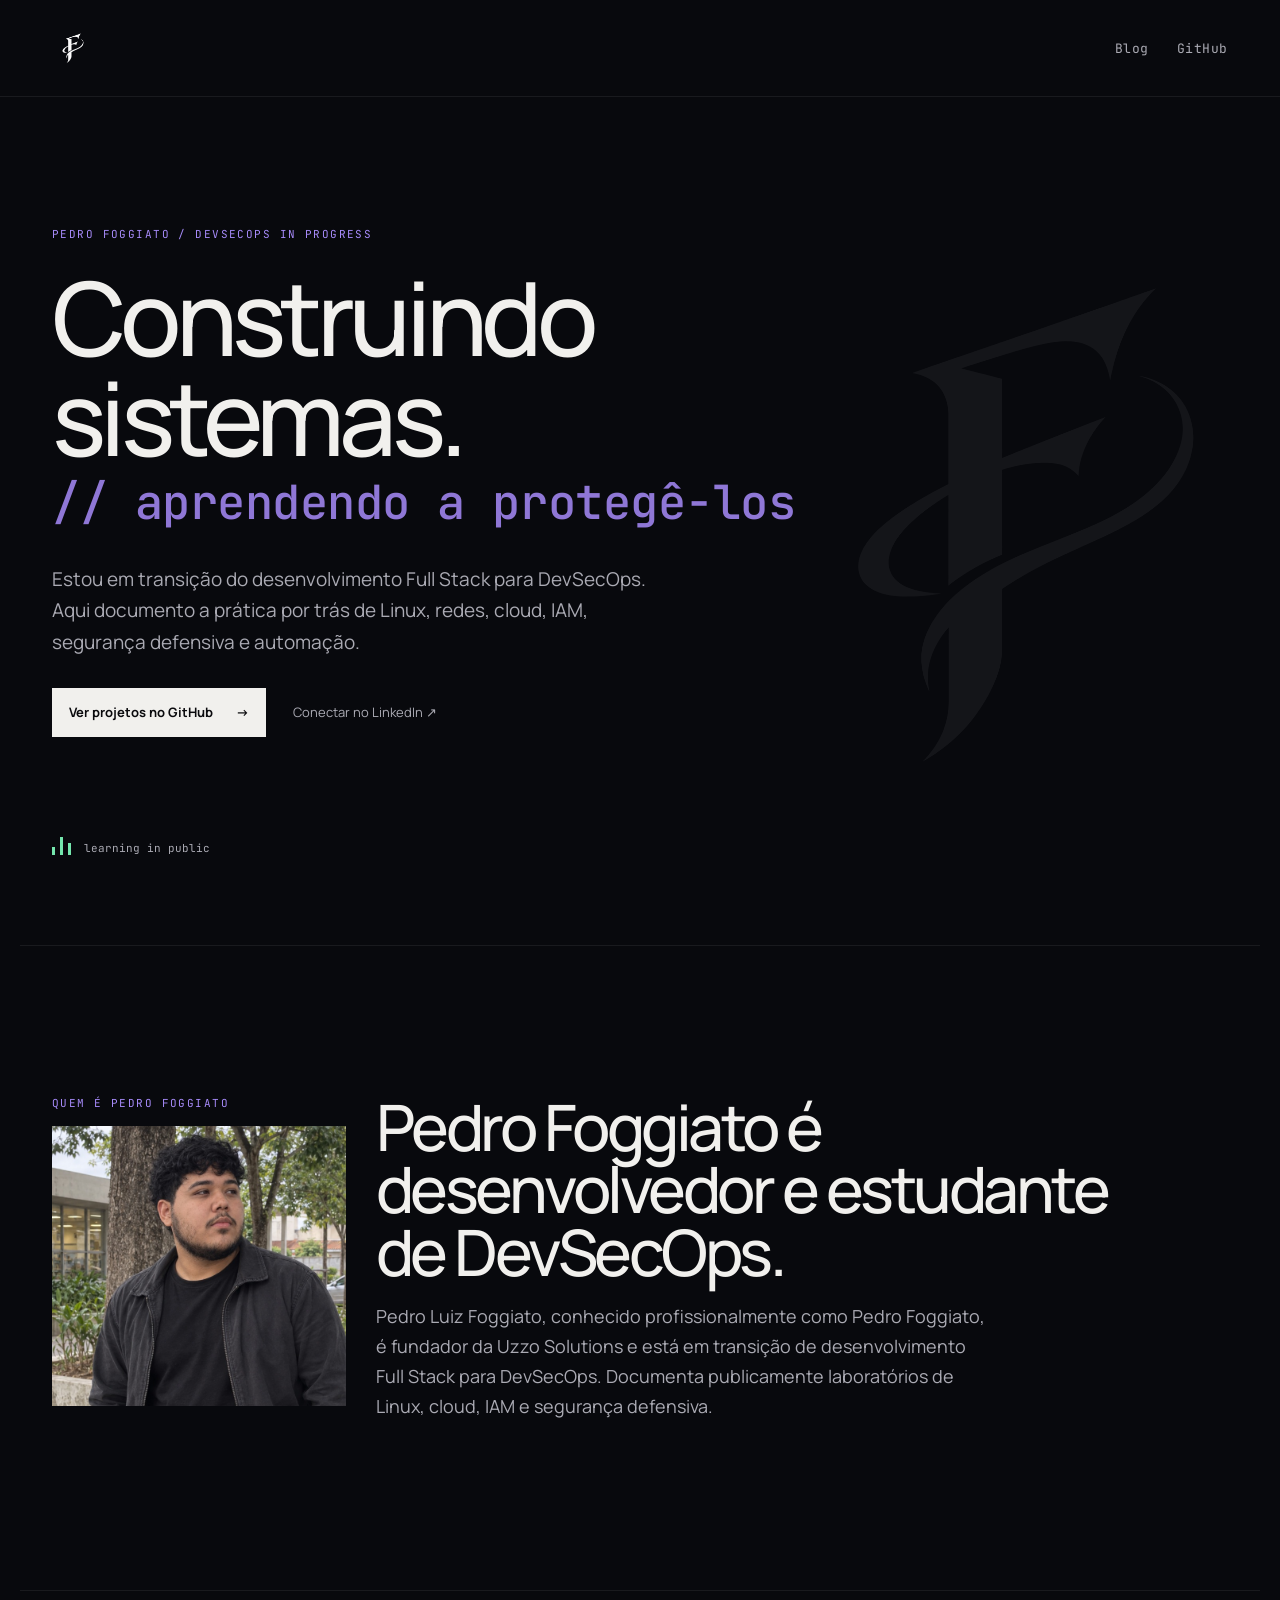
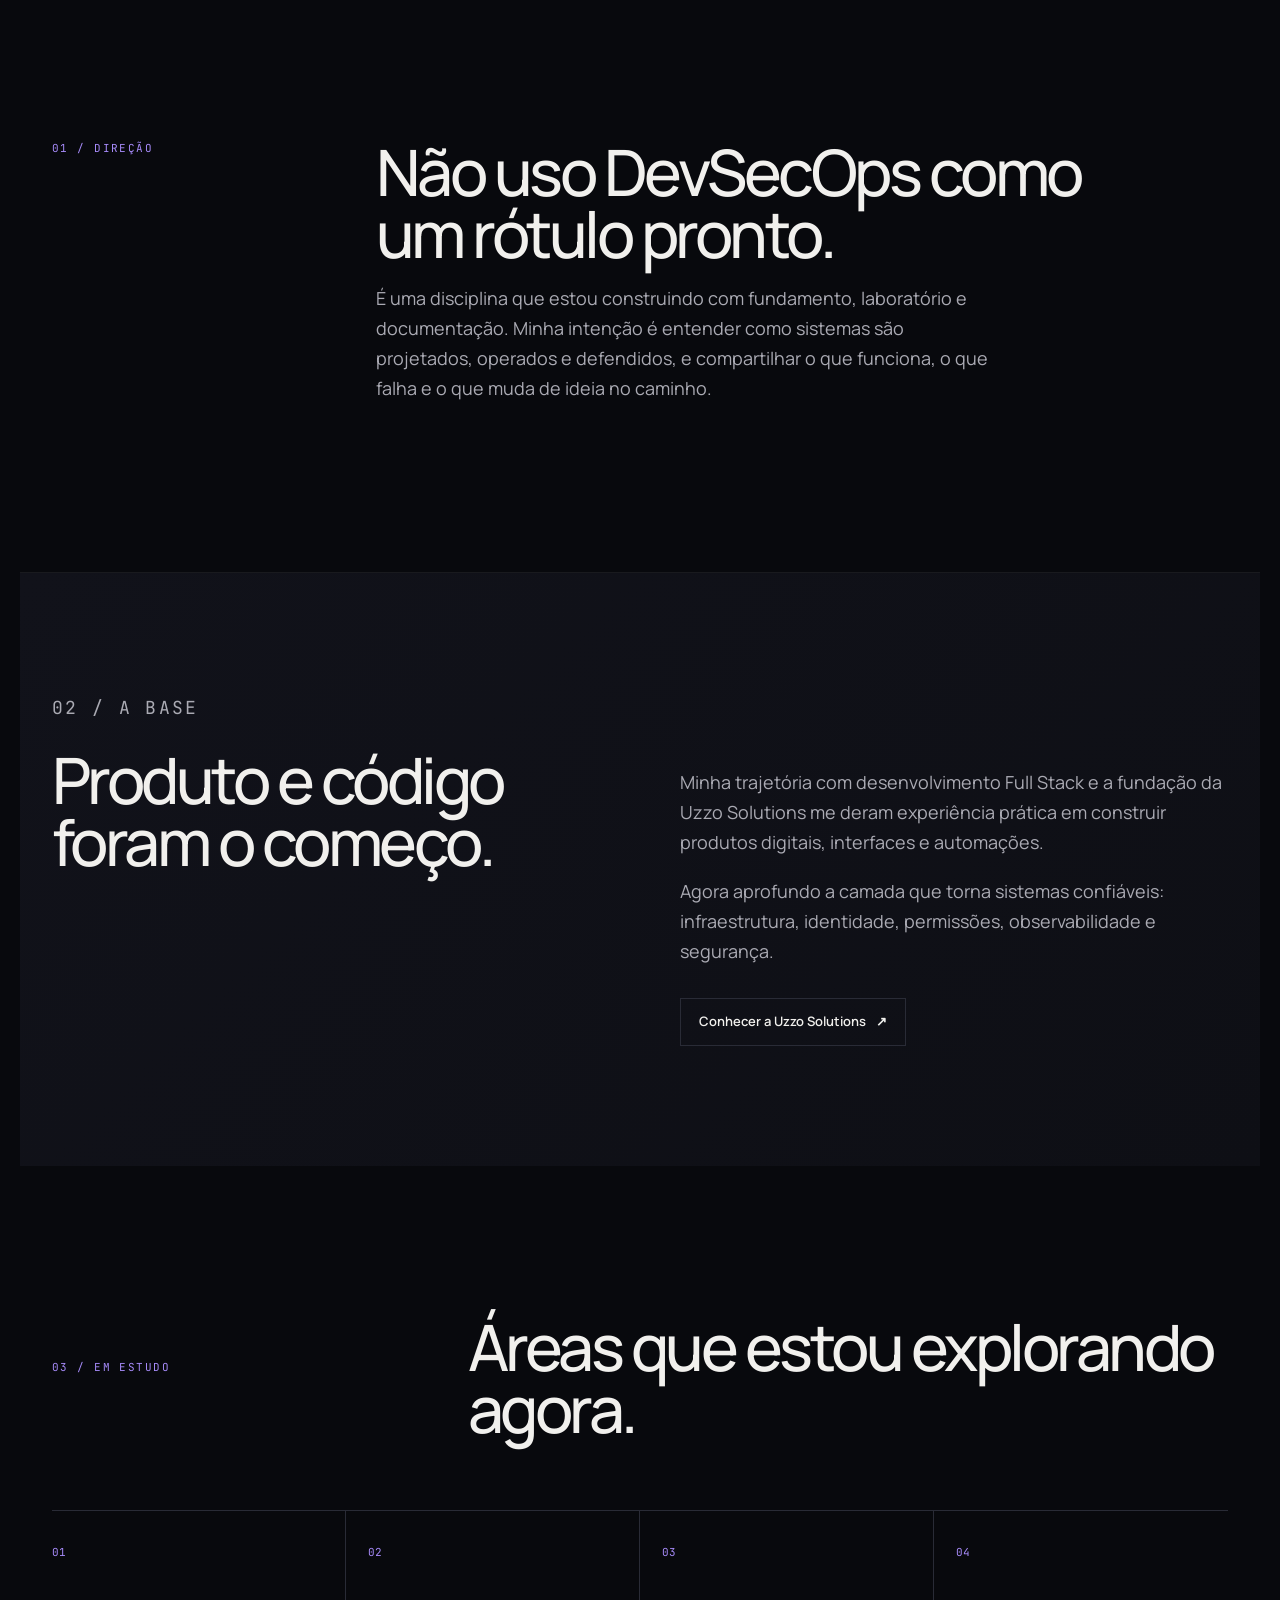
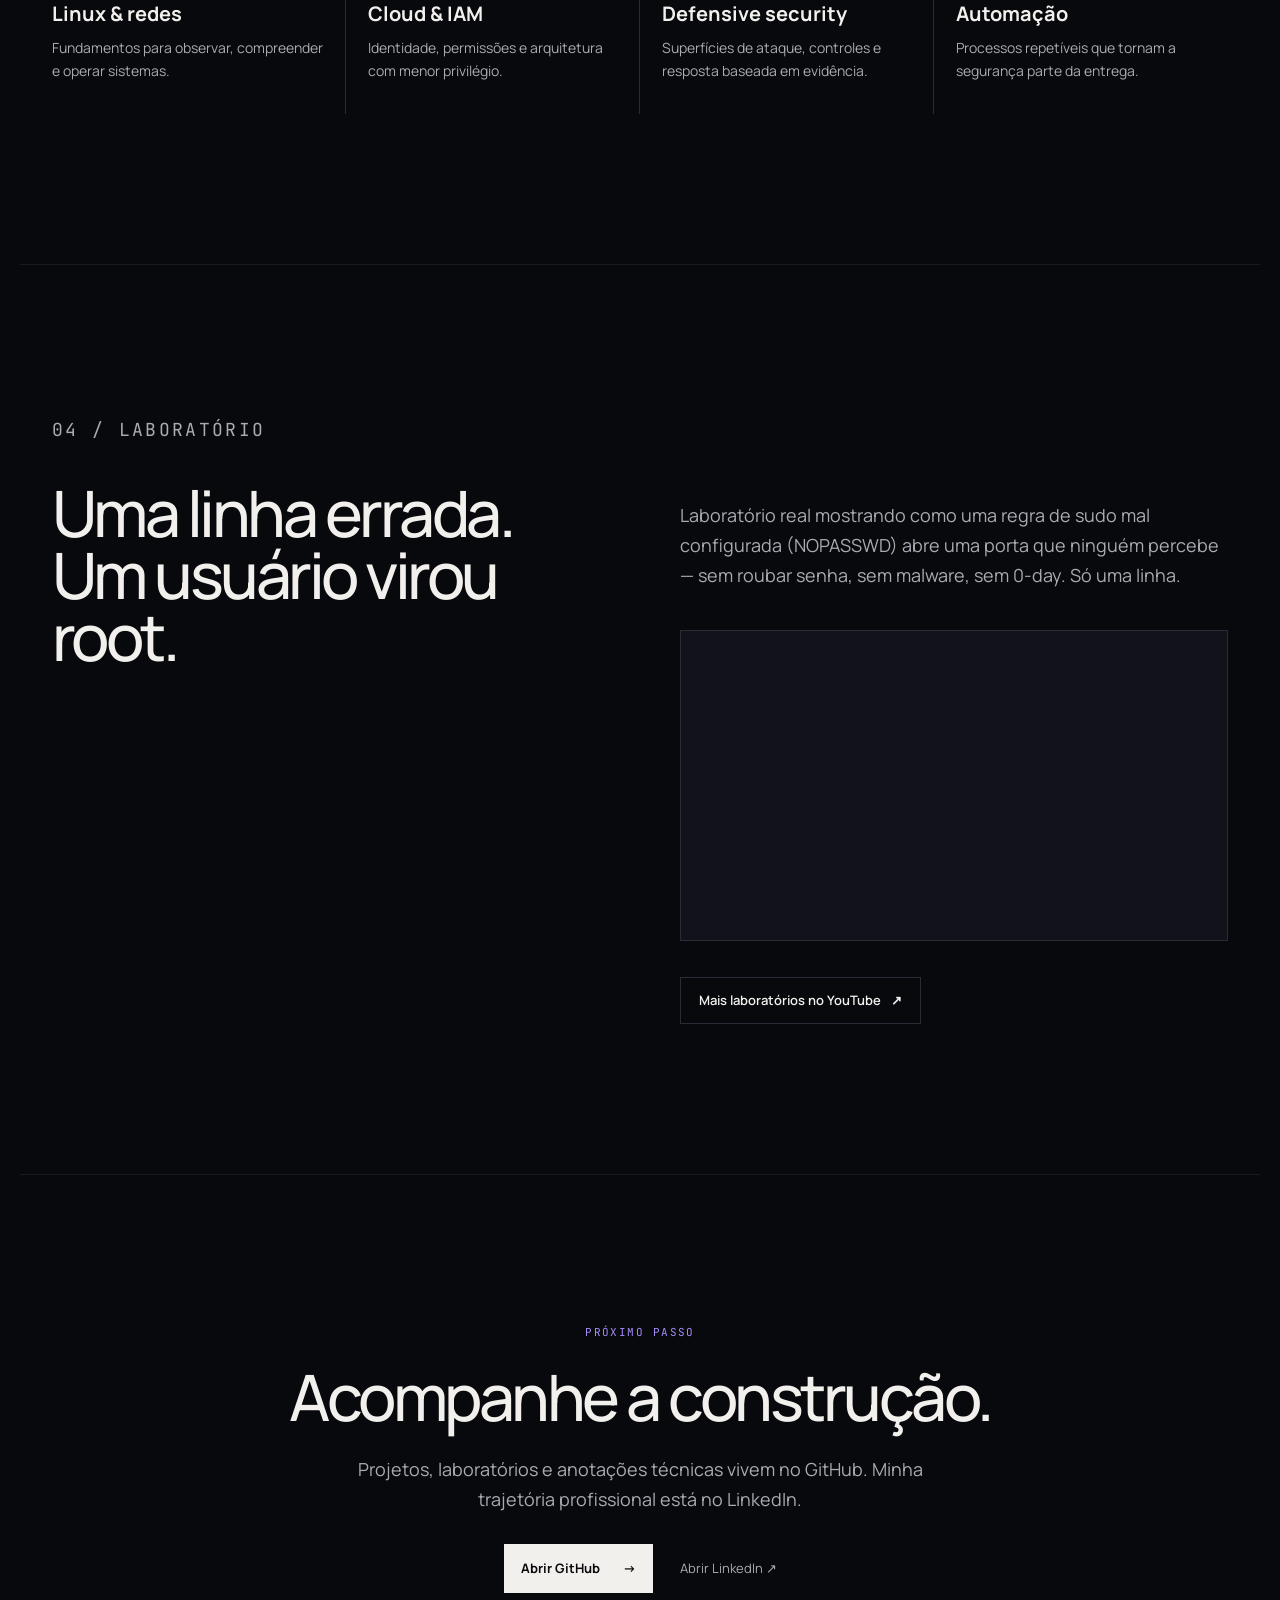
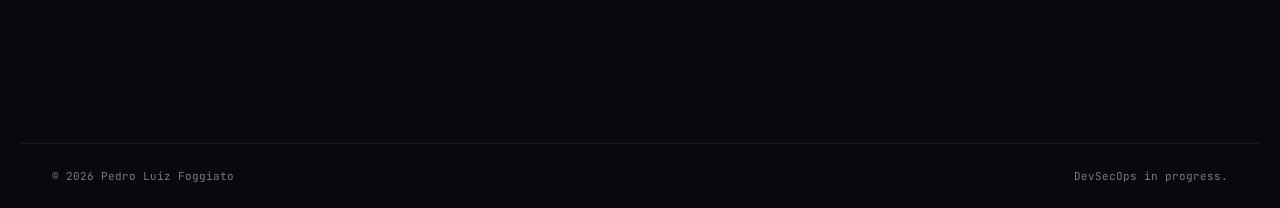
==== commit 7723a2f6: "Adiciona foto real de Pedro Foggiato na seção "Quem é" Melhora o SEO de imagens: antes só havia o ma" ====
--- a/index.html
+++ b/index.html
@@ -27,7 +27,7 @@
     <meta name="twitter:image" content="https://pedrofoggiato.com/assets/banner.png" />
     <link rel="stylesheet" href="./styles.css" />
     <meta name="author" content="Pedro Foggiato" />
-    <script type="application/ld+json">{"@context":"https://schema.org","@type":"ProfilePage","mainEntity":{"@type":"Person","@id":"https://pedrofoggiato.com/#pedro-foggiato","name":"Pedro Foggiato","alternateName":["Pedro Luiz Foggiato","Pedro Luís Foggiato","Pedro Foggiatto"],"url":"https://pedrofoggiato.com/","image":"https://pedrofoggiato.com/assets/banner.png","jobTitle":"Estudante de DevSecOps","description":"Estudante de DevSecOps com base em desenvolvimento Full Stack, fundador da Uzzo Solutions.","knowsAbout":["DevSecOps","Segurança defensiva","Cloud e IAM","Linux","Desenvolvimento Full Stack","Automação"],"sameAs":["https://www.linkedin.com/in/pedrofoggiato/","https://github.com/pedrofoggiato","https://www.uzzosolutions.com/","https://www.uzzosolutions.com/pedro-foggiato","https://x.com/pedrofoggiato","https://www.facebook.com/pedroluizfoggiato/","https://www.reddit.com/user/pedrofoggiato/","https://dev.to/pedrofoggiato","https://medium.com/@pedrofoggiato","https://bsky.app/profile/pedrofoggiato.bsky.social","https://open.spotify.com/user/31i7nldj4y7vo3gcblcab6moinx4","https://www.youtube.com/@pedrofoggiato"],"worksFor":{"@type":"Organization","name":"Uzzo Solutions","url":"https://www.uzzosolutions.com/"},"alumniOf":{"@type":"EducationalOrganization","name":"Cubos Academy"},"hasCredential":[{"@type":"EducationalOccupationalCredential","credentialCategory":"certificate","about":"Systems Engineering","recognizedBy":{"@type":"Organization","name":"Cubos Academy"}}],"address":{"@type":"PostalAddress","addressCountry":"BR"},"inLanguage":"pt-BR"}}</script>
+    <script type="application/ld+json">{"@context":"https://schema.org","@type":"ProfilePage","mainEntity":{"@type":"Person","@id":"https://pedrofoggiato.com/#pedro-foggiato","name":"Pedro Foggiato","alternateName":["Pedro Luiz Foggiato","Pedro Luís Foggiato","Pedro Foggiatto"],"url":"https://pedrofoggiato.com/","image":"https://pedrofoggiato.com/assets/pedro-foggiato-photo.jpg","jobTitle":"Estudante de DevSecOps","description":"Estudante de DevSecOps com base em desenvolvimento Full Stack, fundador da Uzzo Solutions.","knowsAbout":["DevSecOps","Segurança defensiva","Cloud e IAM","Linux","Desenvolvimento Full Stack","Automação"],"sameAs":["https://www.linkedin.com/in/pedrofoggiato/","https://github.com/pedrofoggiato","https://www.uzzosolutions.com/","https://www.uzzosolutions.com/pedro-foggiato","https://x.com/pedrofoggiato","https://www.facebook.com/pedroluizfoggiato/","https://www.reddit.com/user/pedrofoggiato/","https://dev.to/pedrofoggiato","https://medium.com/@pedrofoggiato","https://bsky.app/profile/pedrofoggiato.bsky.social","https://open.spotify.com/user/31i7nldj4y7vo3gcblcab6moinx4","https://www.youtube.com/@pedrofoggiato"],"worksFor":{"@type":"Organization","name":"Uzzo Solutions","url":"https://www.uzzosolutions.com/"},"alumniOf":{"@type":"EducationalOrganization","name":"Cubos Academy"},"hasCredential":[{"@type":"EducationalOccupationalCredential","credentialCategory":"certificate","about":"Systems Engineering","recognizedBy":{"@type":"Organization","name":"Cubos Academy"}}],"address":{"@type":"PostalAddress","addressCountry":"BR"},"inLanguage":"pt-BR"}}</script>
     <script type="application/ld+json">{"@context":"https://schema.org","@type":"VideoObject","name":"Uma linha errada no sudoers e esse usuário virou root (laboratório real)","description":"Laboratório real mostrando como uma regra de sudo mal configurada (NOPASSWD) abre uma porta que ninguém percebe — sem roubar senha, sem malware, sem 0-day. Só uma linha.","thumbnailUrl":"https://i.ytimg.com/vi/bPdpXPVz1OI/hqdefault.jpg","uploadDate":"2026-09-17","embedUrl":"https://www.youtube.com/embed/bPdpXPVz1OI","contentUrl":"https://youtu.be/bPdpXPVz1OI","publisher":{"@type":"Person","name":"Pedro Foggiato","url":"https://pedrofoggiato.com/"}}</script>
     <script type="application/ld+json">{"@context":"https://schema.org","@type":"FAQPage","mainEntity":[{"@type":"Question","name":"Quem é Pedro Foggiato?","acceptedAnswer":{"@type":"Answer","text":"Pedro Foggiato (Pedro Luiz Foggiato) é desenvolvedor e estudante de DevSecOps, fundador da Uzzo Solutions. Documenta publicamente estudos e laboratórios de Linux, cloud, IAM e segurança defensiva em pedrofoggiato.com e no GitHub."}}]}</script>
   </head>
@@ -42,7 +42,7 @@
         <div class="actions"><a class="button" href="https://github.com/pedrofoggiato" target="_blank" rel="noopener noreferrer">Ver projetos no GitHub <span>→</span></a><a class="text-link" href="https://www.linkedin.com/in/pedrofoggiato/" target="_blank" rel="noopener noreferrer">Conectar no LinkedIn ↗</a></div>
         <div class="signal" aria-hidden="true"><i></i><i></i><i></i><span>learning in public</span></div>
       </section>
-      <section id="quem-e" class="split" data-reveal><p class="eyebrow">QUEM É PEDRO FOGGIATO</p><div><h2>Pedro Foggiato é desenvolvedor e estudante de DevSecOps.</h2><p>Pedro Luiz Foggiato, conhecido profissionalmente como Pedro Foggiato, é fundador da Uzzo Solutions e está em transição de desenvolvimento Full Stack para DevSecOps. Documenta publicamente laboratórios de Linux, cloud, IAM e segurança defensiva.</p></div></section>
+      <section id="quem-e" class="split" data-reveal><div class="split-media"><p class="eyebrow">QUEM É PEDRO FOGGIATO</p><img src="./assets/pedro-foggiato-photo.jpg" alt="Pedro Foggiato, fundador da Uzzo Solutions" class="avatar-photo" width="280" height="280" loading="lazy" /></div><div><h2>Pedro Foggiato é desenvolvedor e estudante de DevSecOps.</h2><p>Pedro Luiz Foggiato, conhecido profissionalmente como Pedro Foggiato, é fundador da Uzzo Solutions e está em transição de desenvolvimento Full Stack para DevSecOps. Documenta publicamente laboratórios de Linux, cloud, IAM e segurança defensiva.</p></div></section>
       <section id="direcao" class="split" data-reveal><p class="eyebrow">01 / DIREÇÃO</p><div><h2>Não uso DevSecOps como um rótulo pronto.</h2><p>É uma disciplina que estou construindo com fundamento, laboratório e documentação. Minha intenção é entender como sistemas são projetados, operados e defendidos, e compartilhar o que funciona, o que falha e o que muda de ideia no caminho.</p></div></section>
       <section id="base" class="base" data-reveal><p class="eyebrow">02 / A BASE</p><div class="base-grid"><h2>Produto e código foram o começo.</h2><div><p>Minha trajetória com desenvolvimento Full Stack e a fundação da Uzzo Solutions me deram experiência prática em construir produtos digitais, interfaces e automações.</p><p>Agora aprofundo a camada que torna sistemas confiáveis: infraestrutura, identidade, permissões, observabilidade e segurança.</p><a class="button-ghost" href="https://www.uzzosolutions.com/" target="_blank" rel="noopener noreferrer">Conhecer a Uzzo Solutions <span>↗</span></a></div></div></section>
       <section id="notas" class="notes" data-reveal><div class="notes-head"><p class="eyebrow">03 / EM ESTUDO</p><h2>Áreas que estou explorando agora.</h2></div><div class="topics"><article><span>01</span><h3>Linux & redes</h3><p>Fundamentos para observar, compreender e operar sistemas.</p></article><article><span>02</span><h3>Cloud & IAM</h3><p>Identidade, permissões e arquitetura com menor privilégio.</p></article><article><span>03</span><h3>Defensive security</h3><p>Superfícies de ataque, controles e resposta baseada em evidência.</p></article><article><span>04</span><h3>Automação</h3><p>Processos repetíveis que tornam a segurança parte da entrega.</p></article></div></section>
--- a/styles.css
+++ b/styles.css
@@ -4,7 +4,7 @@
 @keyframes signal-pulse{0%,100%{transform:scaleY(.55)}50%{transform:scaleY(1)}}
 @media (prefers-reduced-motion: reduce){.signal i{animation:none}}
 [data-reveal]{opacity:0;transform:translateY(22px);transition:opacity .6s ease,transform .6s ease}
-[data-reveal].is-visible{opacity:1;transform:translateY(0)}.split{display:grid;grid-template-columns:25% 1fr;gap:30px;padding-top:150px;padding-bottom:150px;border-bottom:1px solid #ffffff12}.split h2,.base h2,.notes h2,.lab h2,.closing h2{font-size:clamp(38px,5vw,68px);max-width:760px}.split p:not(.eyebrow),.base p,.lab p,.closing p:not(.eyebrow){color:var(--muted);max-width:620px;font-size:18px;line-height:1.68}.lab{padding-top:150px;padding-bottom:150px;border-top:1px solid #ffffff12}.lab-grid{display:grid;grid-template-columns:1fr 1fr;gap:80px;margin-top:36px}.lab-grid>div{display:flex;flex-direction:column;align-items:flex-start;gap:22px}.lab-embed{position:relative;width:100%;padding-top:56.25%;background:var(--surface);border:1px solid var(--line)}.lab-embed iframe{position:absolute;inset:0;width:100%;height:100%;border:0}.base{padding-top:120px;padding-bottom:120px;background:linear-gradient(135deg,#11121a,#0e0f15)}.base-grid{display:grid;grid-template-columns:1fr 1fr;gap:80px}.base a{color:var(--text)}.notes{padding-top:150px;padding-bottom:150px}.notes-head{display:flex;justify-content:space-between;gap:60px;align-items:baseline}.topics{display:grid;grid-template-columns:repeat(4,1fr);margin-top:70px;border-top:1px solid var(--line)}.topics article{padding:26px 22px 32px 0;border-right:1px solid var(--line);transition:border-color .2s ease,background-color .2s ease}.topics article+article{padding-left:22px}.topics article:last-child{border:0}.topics article:hover{border-color:var(--violet);background-color:#ffffff08}.topics span{font:11px 'JetBrains Mono',monospace;color:var(--violet);transition:color .2s ease}.topics article:hover span{color:var(--text)}.topics h3{font-size:20px;margin:34px 0 6px;transition:color .2s ease}.topics article:hover h3{color:var(--violet)}.topics p{font-size:14px;color:var(--muted);margin:0}.closing{text-align:center;padding-top:150px;padding-bottom:150px;border-top:1px solid #ffffff12}.closing h2{margin:auto}.closing p:not(.eyebrow){margin:25px auto 30px}.closing .actions{justify-content:center}footer{max-width:1240px;padding:25px 32px;margin:auto;border-top:1px solid #ffffff12;color:#777984;font:11px 'JetBrains Mono',monospace;display:flex;justify-content:space-between}
+[data-reveal].is-visible{opacity:1;transform:translateY(0)}.split{display:grid;grid-template-columns:25% 1fr;gap:30px;padding-top:150px;padding-bottom:150px;border-bottom:1px solid #ffffff12}.split h2,.base h2,.notes h2,.lab h2,.closing h2{font-size:clamp(38px,5vw,68px);max-width:760px}.split p:not(.eyebrow),.base p,.lab p,.closing p:not(.eyebrow){color:var(--muted);max-width:620px;font-size:18px;line-height:1.68}.split-media{display:flex;flex-direction:column}.split-media .eyebrow{margin-bottom:14px}.avatar-photo{width:100%;aspect-ratio:1/1;object-fit:cover;display:block}.lab{padding-top:150px;padding-bottom:150px;border-top:1px solid #ffffff12}.lab-grid{display:grid;grid-template-columns:1fr 1fr;gap:80px;margin-top:36px}.lab-grid>div{display:flex;flex-direction:column;align-items:flex-start;gap:22px}.lab-embed{position:relative;width:100%;padding-top:56.25%;background:var(--surface);border:1px solid var(--line)}.lab-embed iframe{position:absolute;inset:0;width:100%;height:100%;border:0}.base{padding-top:120px;padding-bottom:120px;background:linear-gradient(135deg,#11121a,#0e0f15)}.base-grid{display:grid;grid-template-columns:1fr 1fr;gap:80px}.base a{color:var(--text)}.notes{padding-top:150px;padding-bottom:150px}.notes-head{display:flex;justify-content:space-between;gap:60px;align-items:baseline}.topics{display:grid;grid-template-columns:repeat(4,1fr);margin-top:70px;border-top:1px solid var(--line)}.topics article{padding:26px 22px 32px 0;border-right:1px solid var(--line);transition:border-color .2s ease,background-color .2s ease}.topics article+article{padding-left:22px}.topics article:last-child{border:0}.topics article:hover{border-color:var(--violet);background-color:#ffffff08}.topics span{font:11px 'JetBrains Mono',monospace;color:var(--violet);transition:color .2s ease}.topics article:hover span{color:var(--text)}.topics h3{font-size:20px;margin:34px 0 6px;transition:color .2s ease}.topics article:hover h3{color:var(--violet)}.topics p{font-size:14px;color:var(--muted);margin:0}.closing{text-align:center;padding-top:150px;padding-bottom:150px;border-top:1px solid #ffffff12}.closing h2{margin:auto}.closing p:not(.eyebrow){margin:25px auto 30px}.closing .actions{justify-content:center}footer{max-width:1240px;padding:25px 32px;margin:auto;border-top:1px solid #ffffff12;color:#777984;font:11px 'JetBrains Mono',monospace;display:flex;justify-content:space-between}
 .blog-list{max-width:1240px;margin:auto;padding:70px 32px 150px}.post-card{padding:34px 0;border-top:1px solid var(--line)}.post-card:last-child{border-bottom:1px solid var(--line)}.post-date{font:11px 'JetBrains Mono',monospace;color:var(--violet);letter-spacing:.08em;margin:0 0 12px}.post-card h3{font-size:clamp(26px,3.6vw,38px);letter-spacing:-.03em;margin:0 0 14px;font-weight:500}.post-card h3 a{text-decoration:none;transition:color .2s ease}.post-card h3 a:hover{color:var(--violet)}.post-card p{color:var(--muted);max-width:700px;font-size:17px;margin:0 0 16px}
 .post-hero{max-width:820px;margin:auto;padding:150px 32px 0}.post-hero p.eyebrow{margin-bottom:22px}.post-hero h1{font-size:clamp(36px,5.4vw,58px);letter-spacing:-.04em;line-height:1.04;margin:0 0 18px;font-weight:500}.post-hero .post-date{margin:0 0 30px}.post-body{max-width:820px;margin:auto;padding:44px 32px 150px;font-size:18px;line-height:1.75;color:var(--text)}.post-body p{margin:0 0 26px}.post-body p:first-of-type{color:var(--muted);font-size:20px}.post-body strong{color:var(--text)}.post-body .original-link{margin-top:20px;padding-top:34px;border-top:1px solid var(--line)}
 @media(max-width:700px){.blog-list{padding:50px 20px 100px}.post-hero{padding:95px 20px 0}.post-body{padding:34px 20px 100px}}@media(max-width:700px){.nav-inner{padding:0 20px;height:76px}.wordmark .mark{height:32px}.hero,.split,.base,.notes,.lab,.closing{padding-left:20px;padding-right:20px}.lab{padding-top:90px;padding-bottom:90px}.hero{padding-top:95px;padding-bottom:60px;min-height:640px}.hero h1{font-size:52px}.lede{font-size:17px}.split,.base-grid,.lab-grid{display:block}.lab-grid>div{margin-top:26px}.split{padding-top:90px;padding-bottom:90px}.split .eyebrow{margin-bottom:35px}.base{padding-top:85px;padding-bottom:85px}.base h2{margin-bottom:30px}.notes{padding-top:90px;padding-bottom:90px}.notes-head{display:block}.notes h2{font-size:43px}.topics{grid-template-columns:1fr 1fr;margin-top:45px}.topics article{padding:18px 12px 24px 0}.topics article:nth-child(2){border-right:0;padding-left:12px}.topics article:nth-child(3){padding-left:0;margin-top:25px}.topics article:nth-child(4){padding-left:12px;margin-top:25px}.closing{padding-top:100px;padding-bottom:100px}footer{padding:22px 20px}.signal{margin-top:75px}.hero-mark{height:320px;right:-110px;opacity:.045}}
